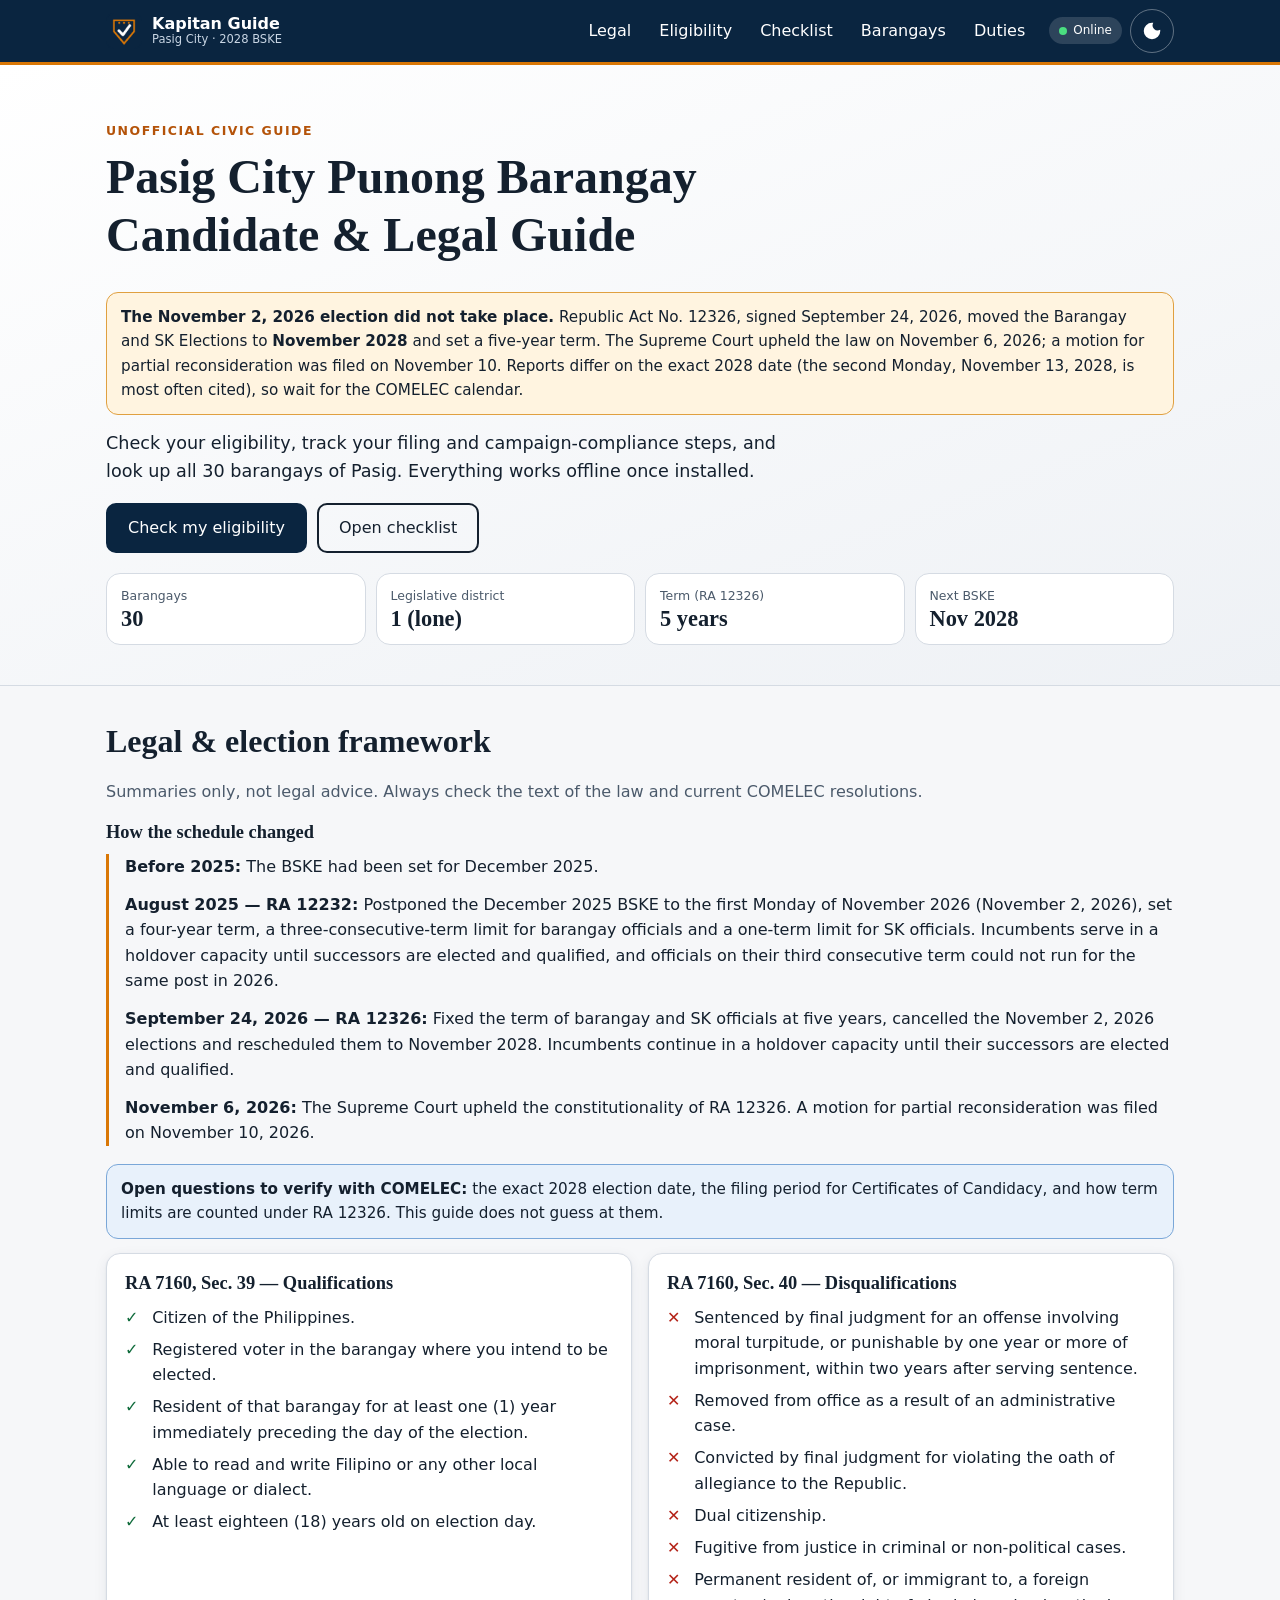
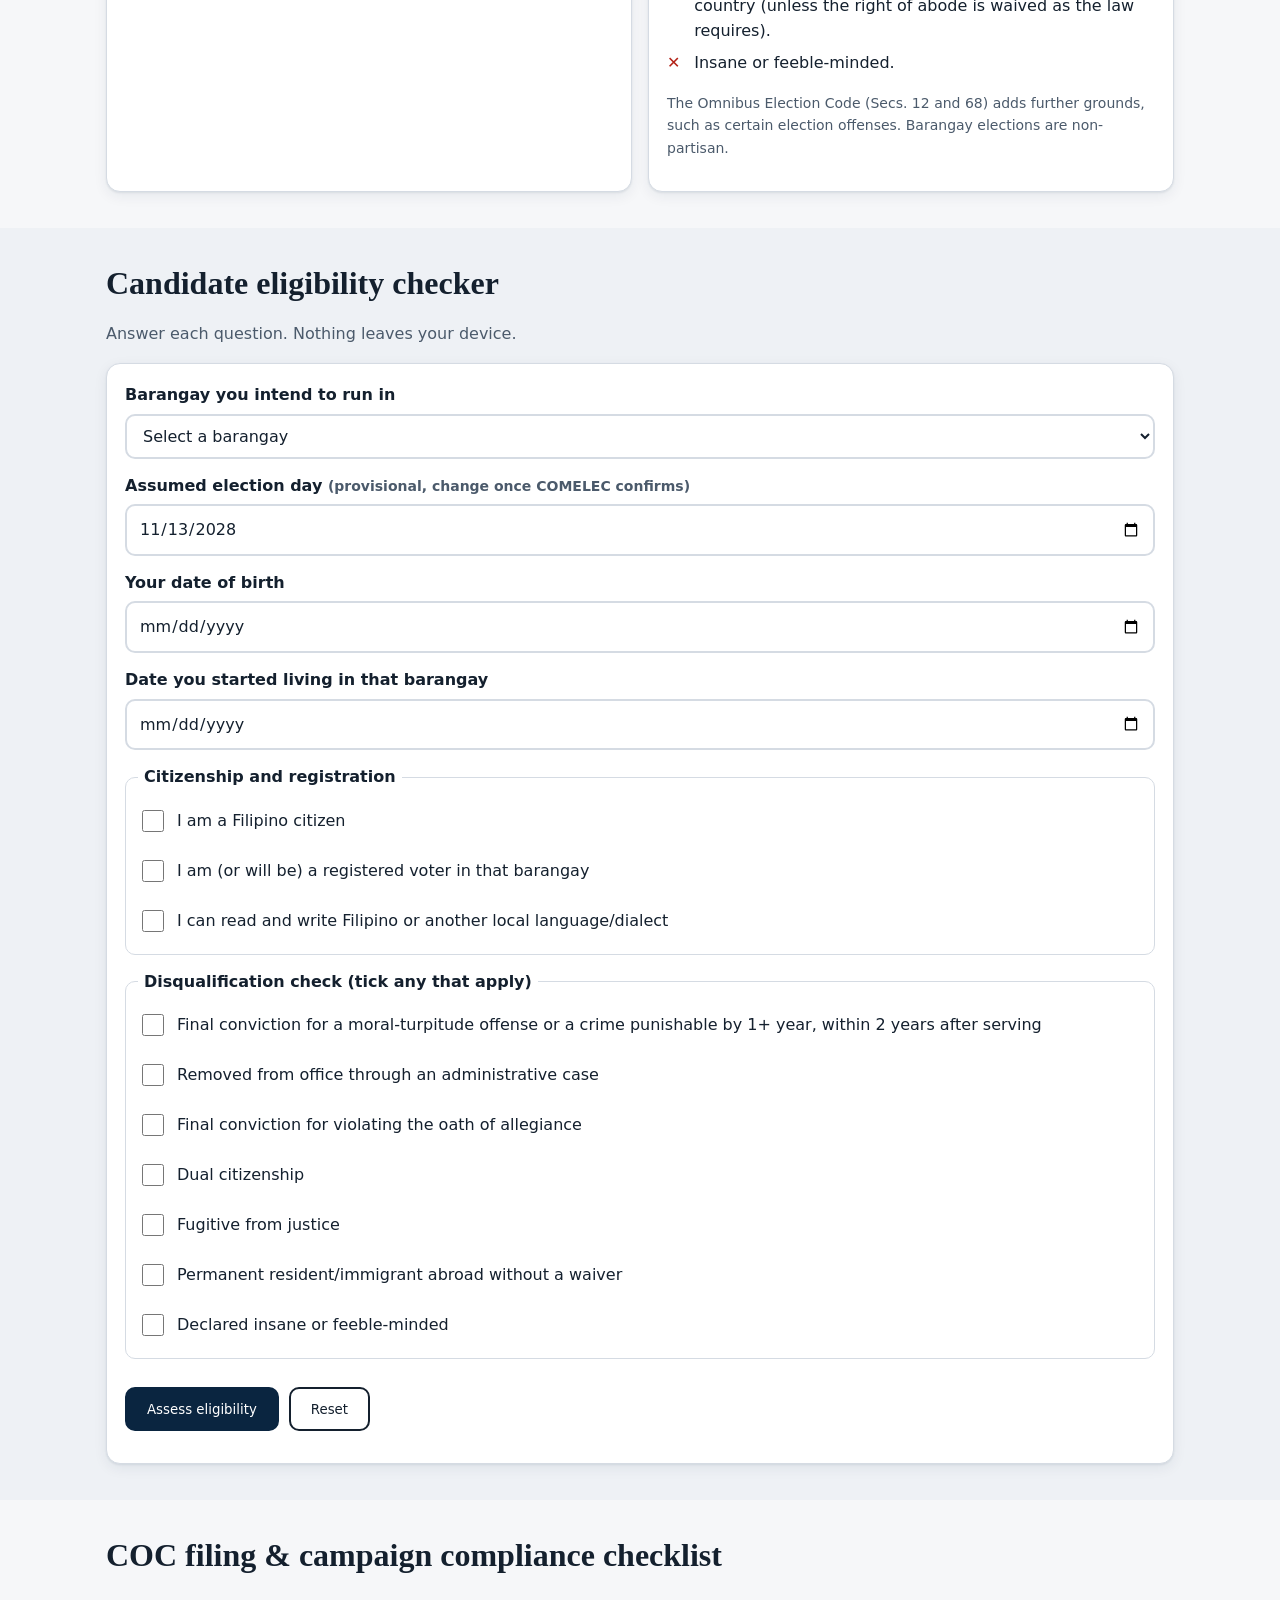
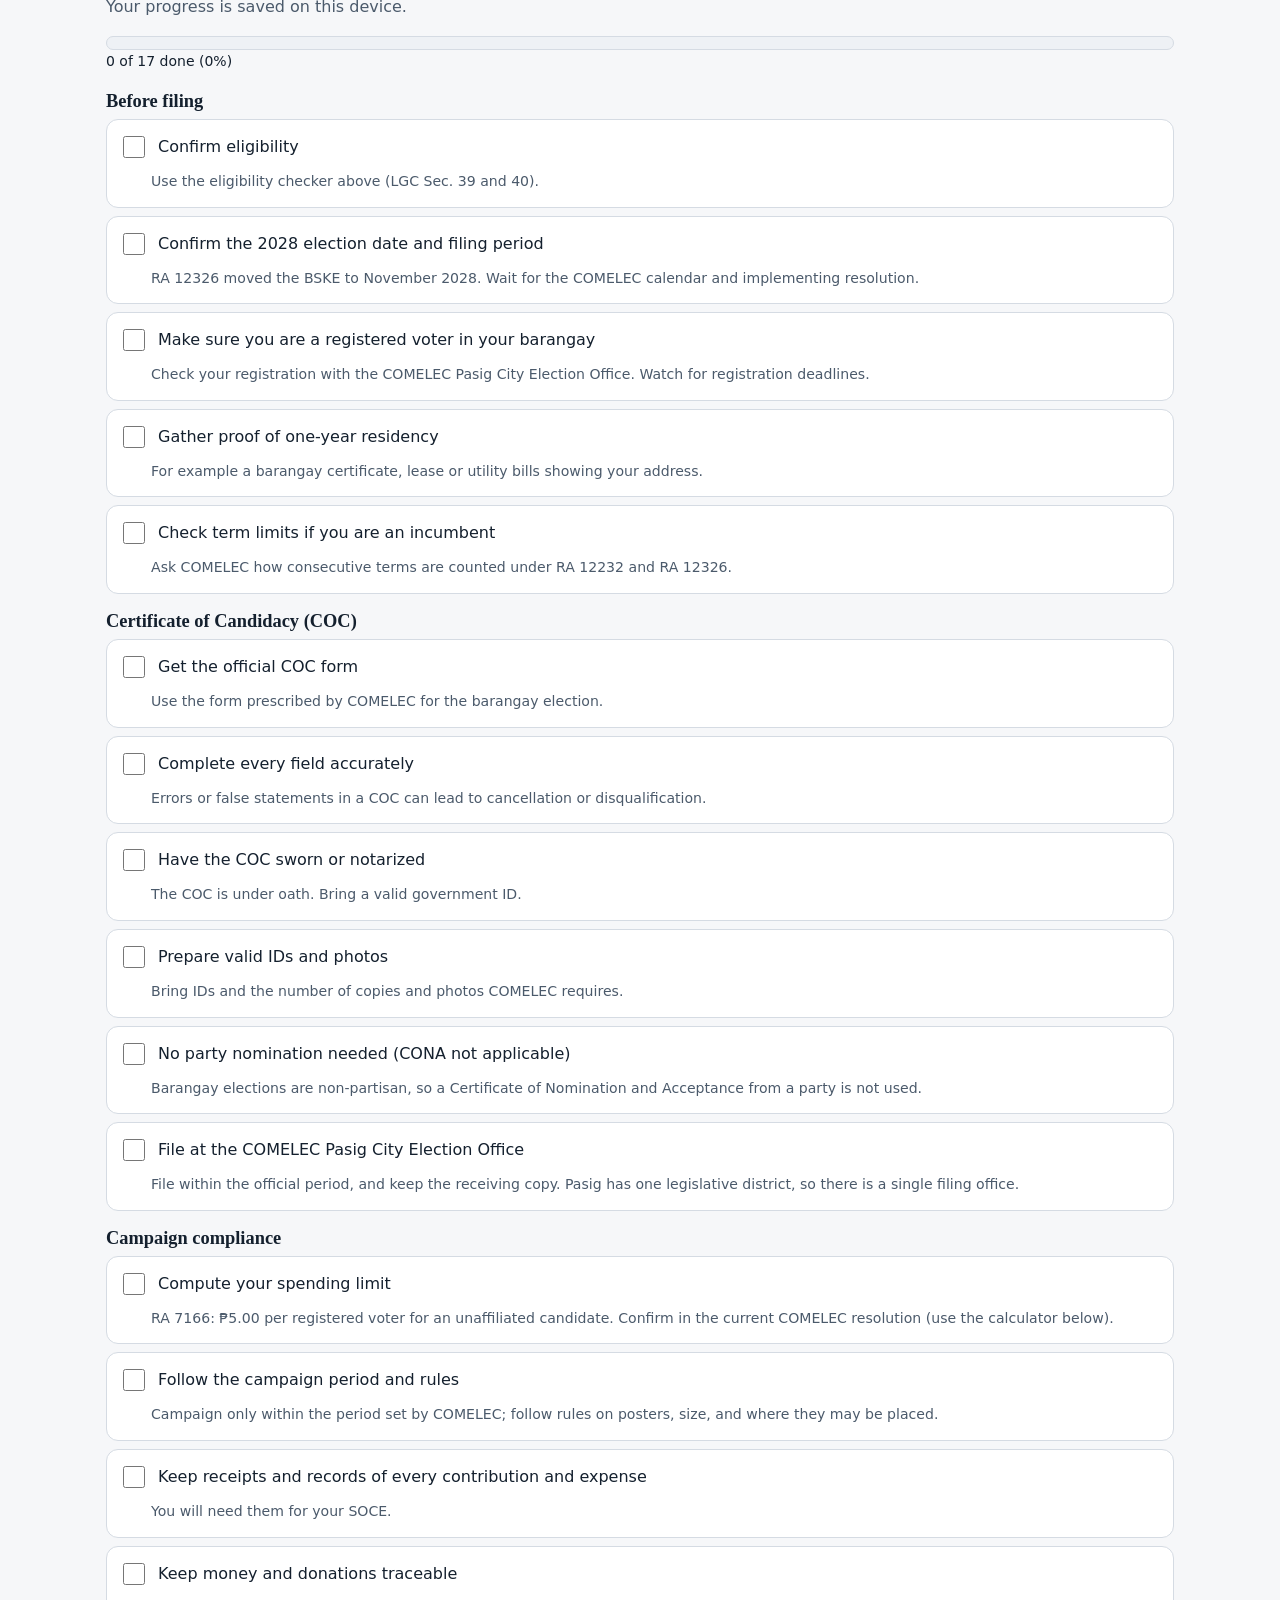
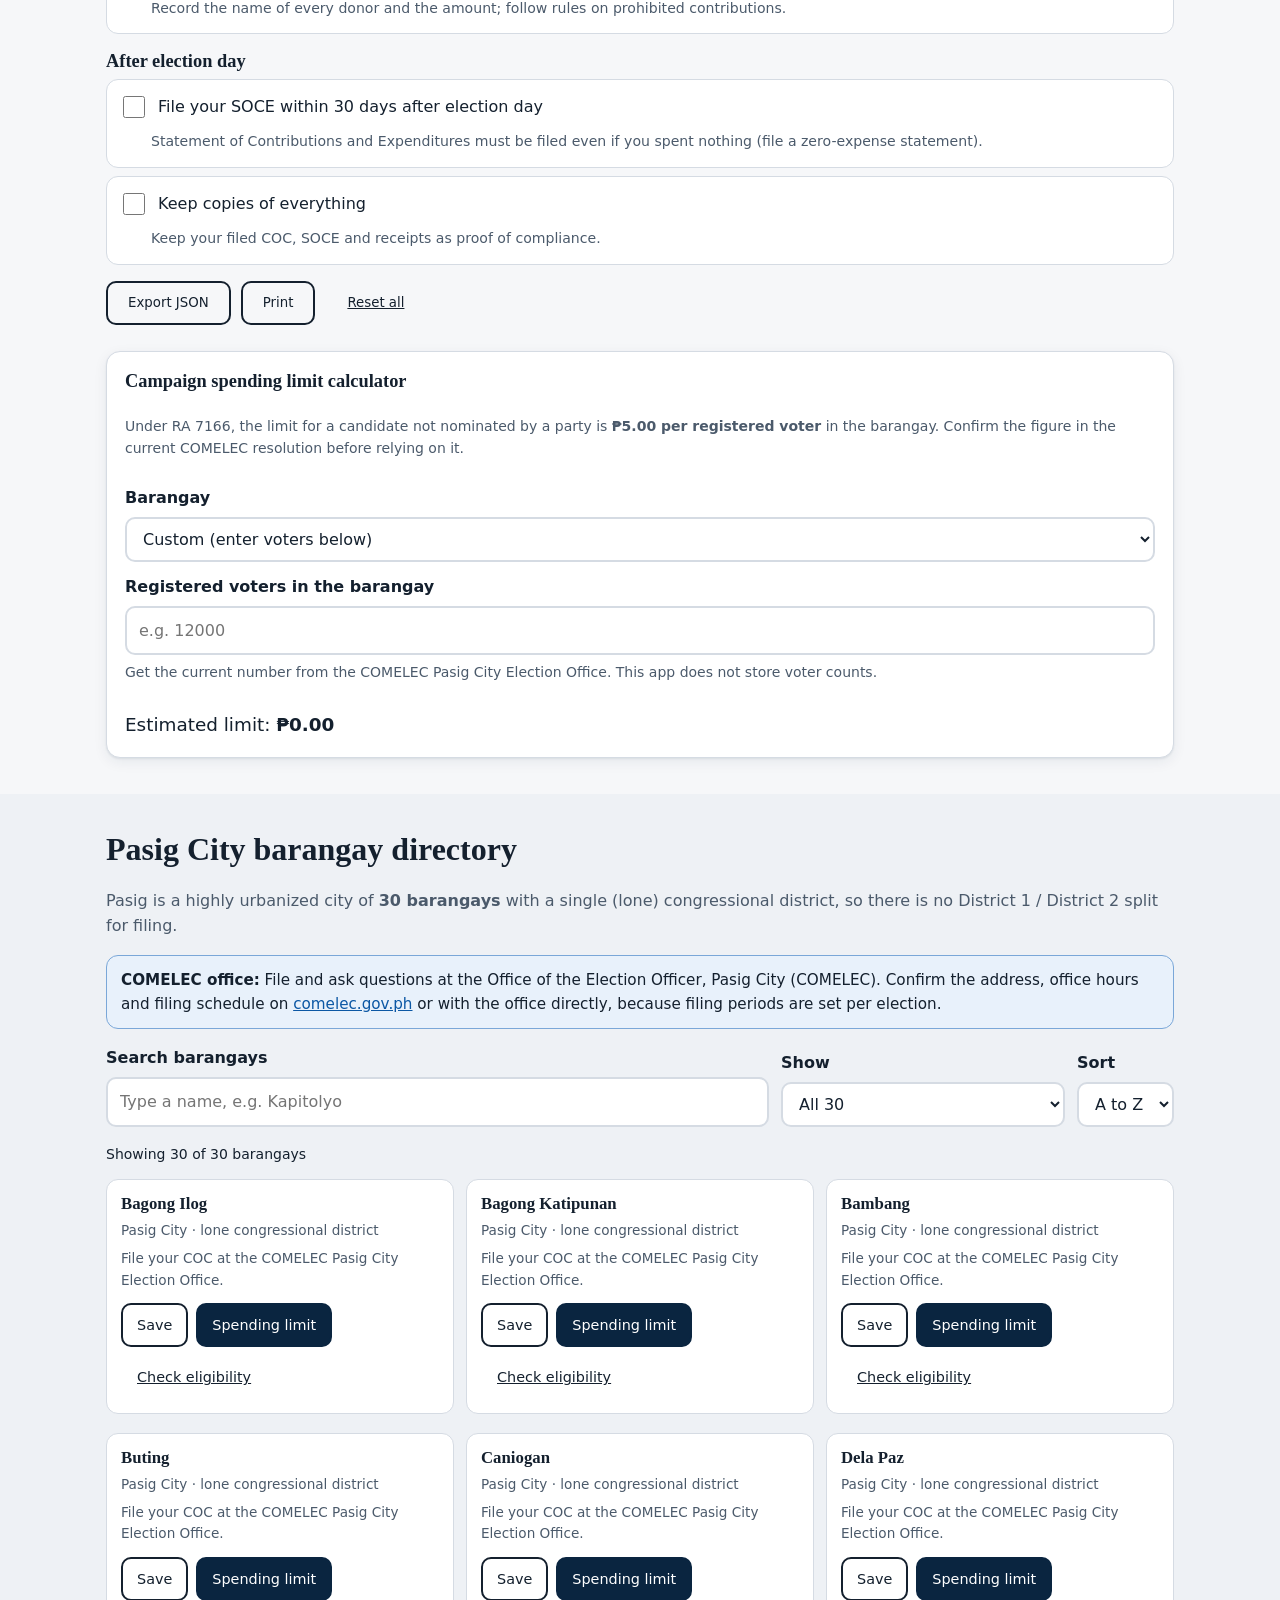
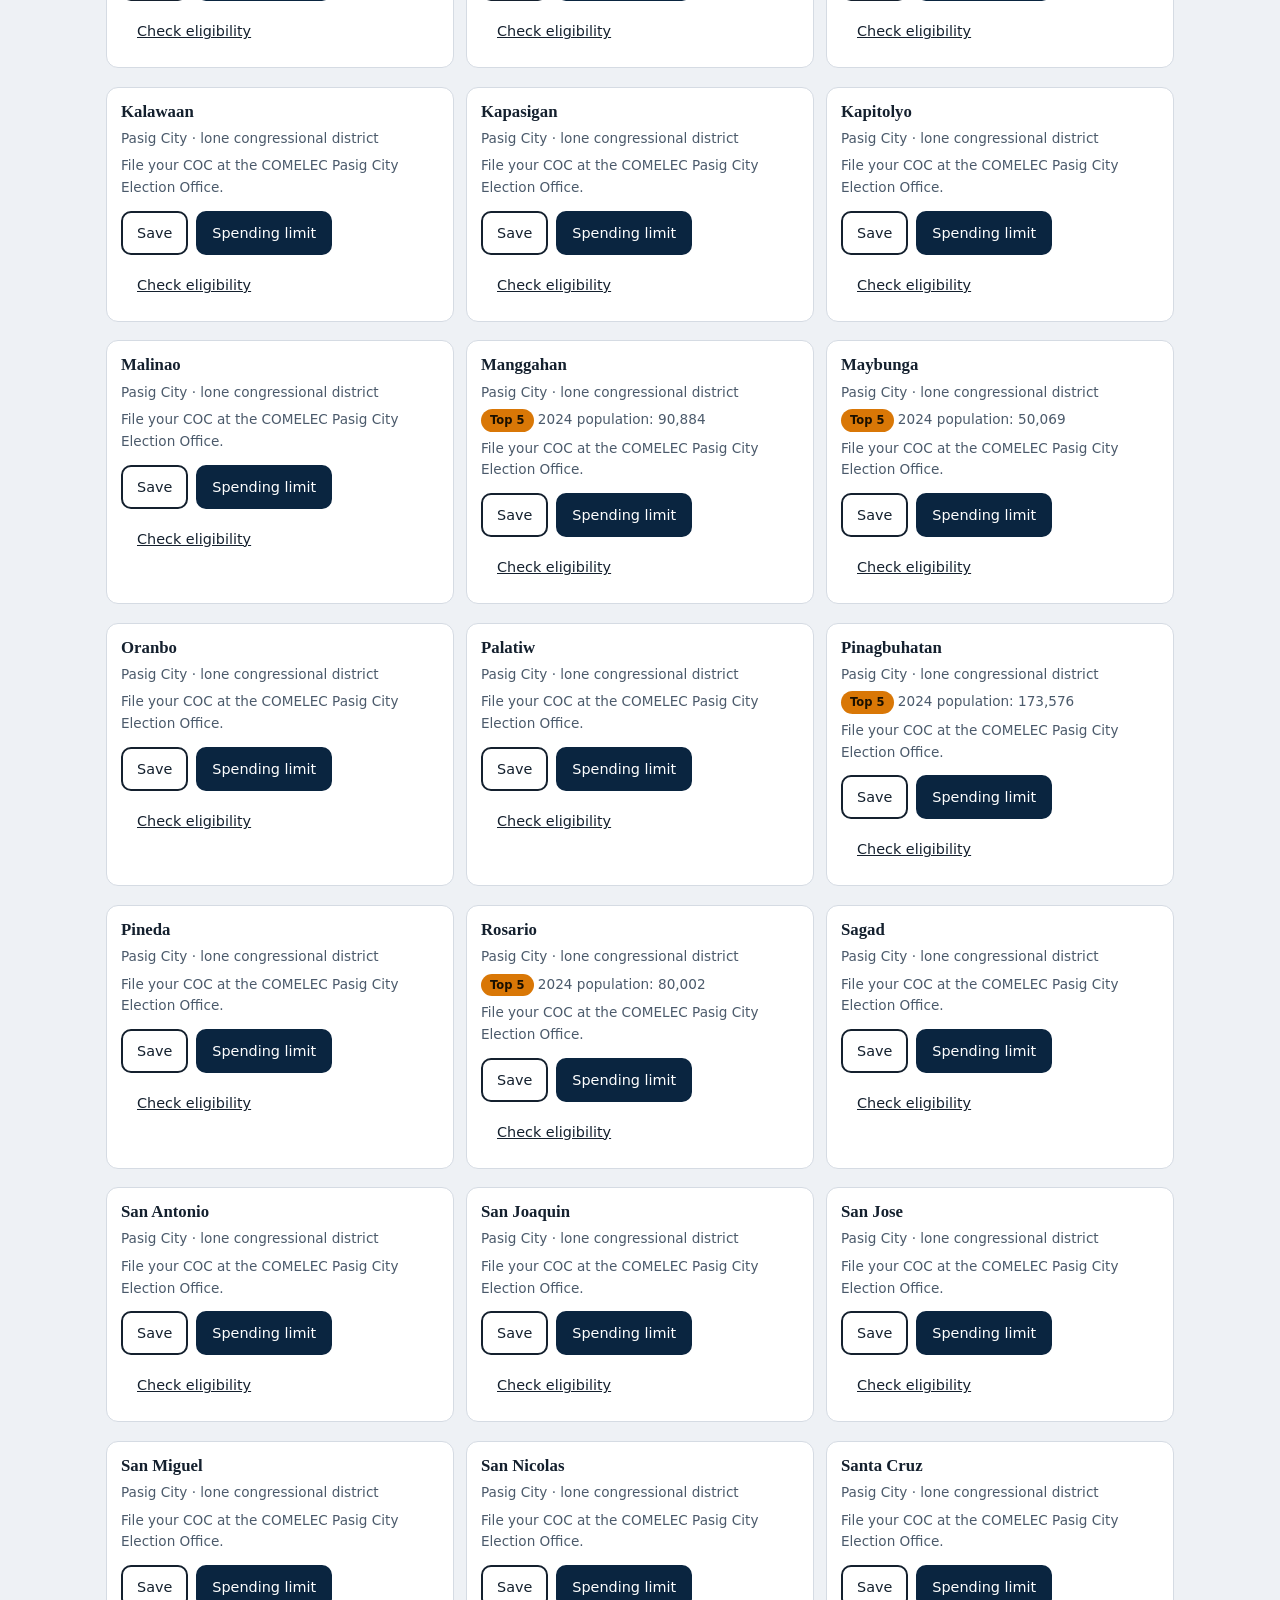
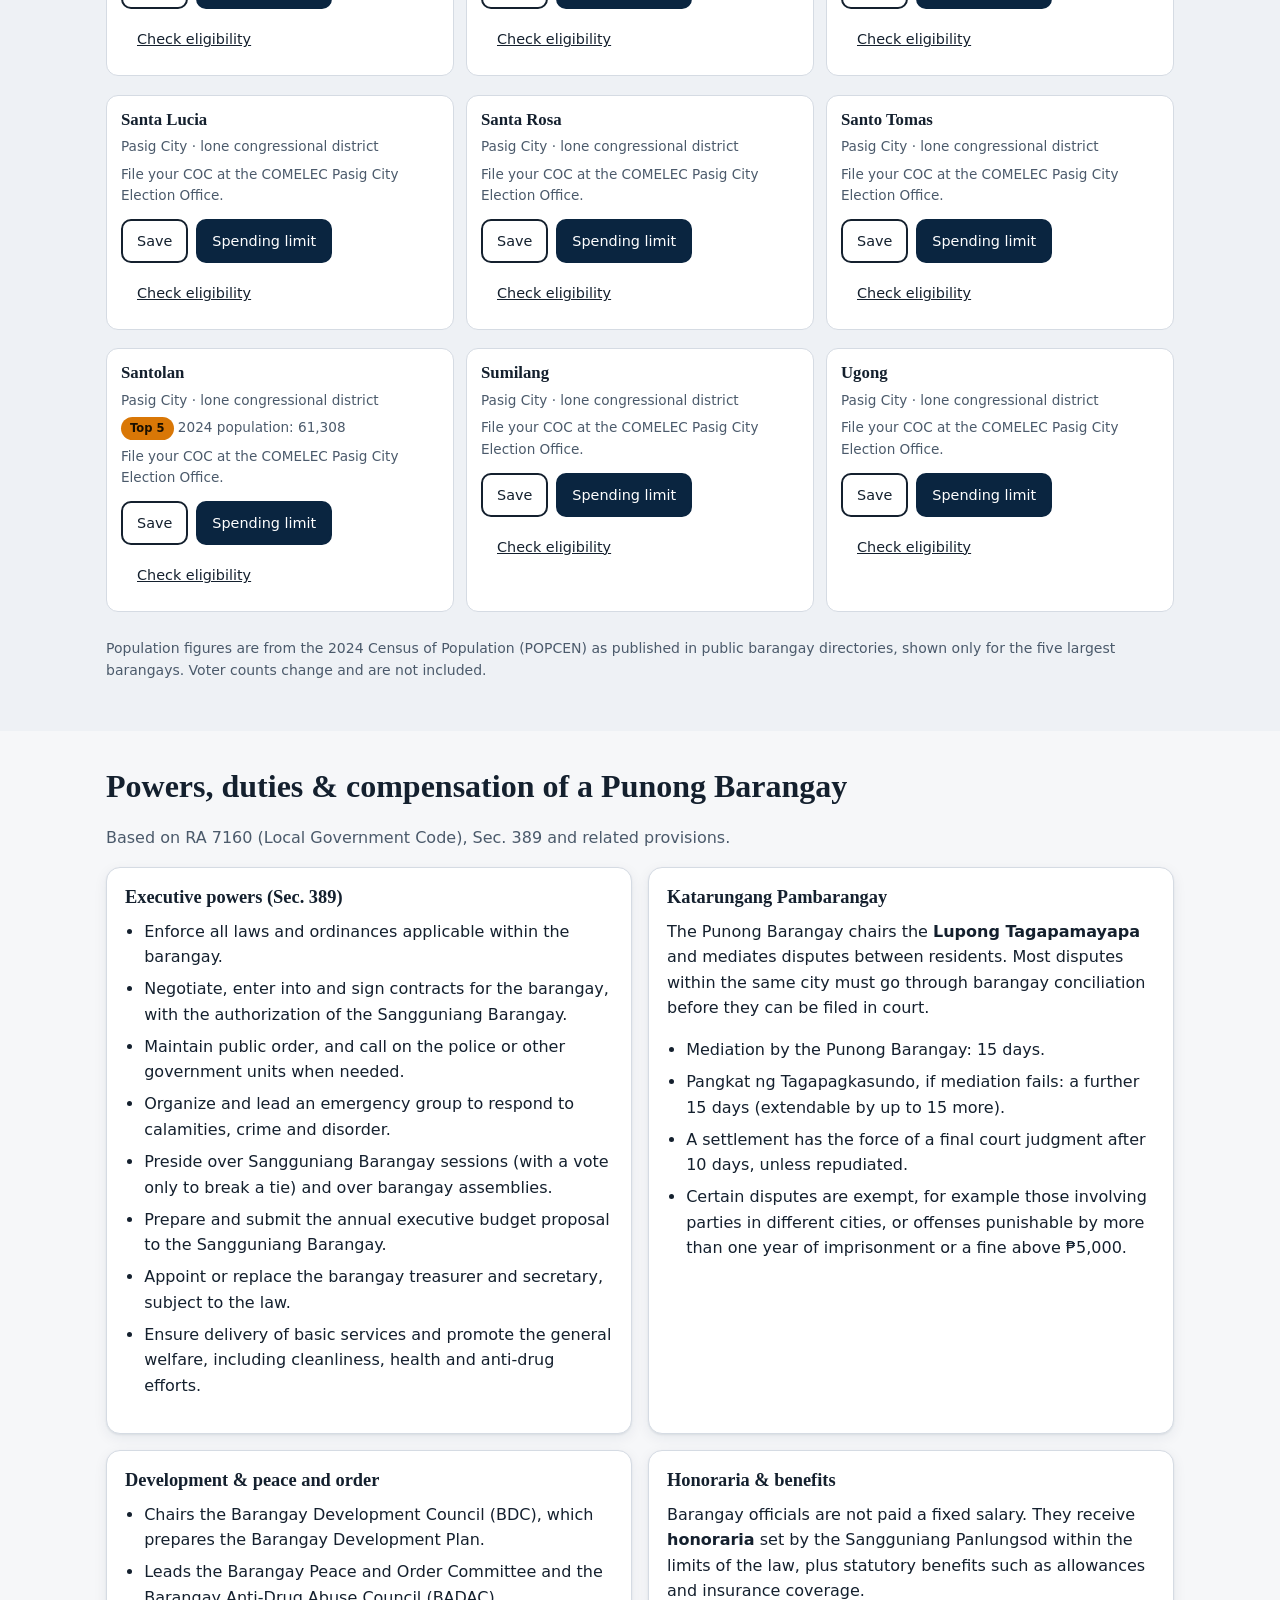
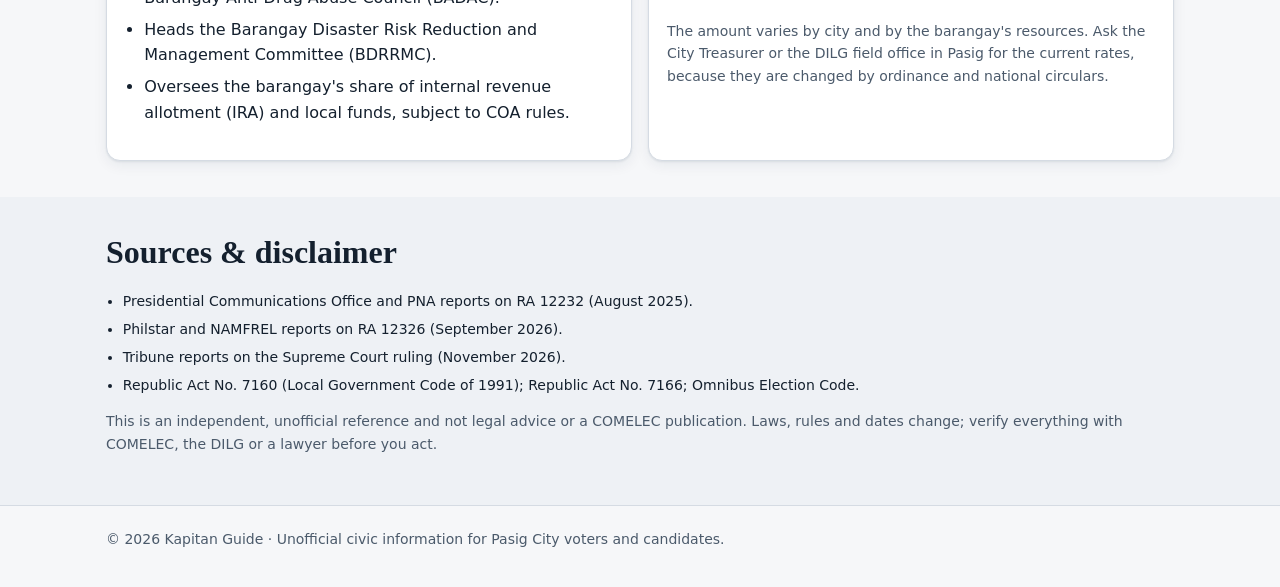
==== index.html @ eab87a5c "Add files via upload" ====
<!DOCTYPE html>
<html lang="en" data-theme="light">
<head>
<meta charset="utf-8">
<meta name="viewport" content="width=device-width, initial-scale=1, viewport-fit=cover">
<title>Pasig Punong Barangay Candidate &amp; Legal Guide (2028 BSKE)</title>
<meta name="description" content="Unofficial guide for aspiring Punong Barangay candidates in Pasig City: RA 12326 postponement to 2028, LGC Sec. 39-40 eligibility checker, COC and campaign checklist, 30-barangay directory.">
<link rel="canonical" href="https://githubbest729.github.io/barangaycaptainguide/">
<meta name="theme-color" content="#0A2540">
<meta name="color-scheme" content="light dark">

<link rel="manifest" href="manifest.webmanifest">
<link rel="icon" href="favicon.ico" sizes="any">
<link rel="icon" href="favicon.svg" type="image/svg+xml">
<link rel="icon" type="image/png" sizes="32x32" href="icons/favicon-32x32.png">
<link rel="icon" type="image/png" sizes="16x16" href="icons/favicon-16x16.png">

<meta name="mobile-web-app-capable" content="yes">
<meta name="apple-mobile-web-app-capable" content="yes">
<meta name="apple-mobile-web-app-status-bar-style" content="black-translucent">
<meta name="apple-mobile-web-app-title" content="Kapitan Guide">
<link rel="apple-touch-icon" href="apple-touch-icon.png">

<meta property="og:type" content="website">
<meta property="og:title" content="Pasig Punong Barangay Candidate &amp; Legal Guide (2028 BSKE)">
<meta property="og:description" content="Eligibility checker, COC &amp; campaign checklist, and a 30-barangay directory for Pasig City. Updated for RA 12326 (elections moved to 2028).">
<meta property="og:url" content="https://githubbest729.github.io/barangaycaptainguide/">
<meta property="og:image" content="https://githubbest729.github.io/barangaycaptainguide/images/og-image.png">
<meta property="og:image:width" content="1200">
<meta property="og:image:height" content="630">
<meta property="og:locale" content="en_PH">
<meta name="twitter:card" content="summary_large_image">
<meta name="twitter:title" content="Pasig Punong Barangay Candidate &amp; Legal Guide (2028 BSKE)">
<meta name="twitter:description" content="Eligibility checker, COC &amp; campaign checklist, and a 30-barangay directory for Pasig City.">
<meta name="twitter:image" content="https://githubbest729.github.io/barangaycaptainguide/images/og-image.png">

<link rel="stylesheet" href="css/styles.css">
<script>
  try { var t = localStorage.getItem('bcg-theme');
    if (!t) t = matchMedia('(prefers-color-scheme: dark)').matches ? 'dark' : 'light';
    document.documentElement.setAttribute('data-theme', t); } catch (e) {}
</script>
</head>
<body>
<a class="skip" href="#main">Skip to main content</a>

<div id="update-banner" class="banner banner-update" role="status" hidden>
  <span>A new version is available.</span>
  <button type="button" id="update-btn" class="btn btn-sm">Update now</button>
</div>

<header class="site-header" role="banner">
  <div class="header-inner">
    <a class="brand" href="#home" aria-label="Pasig Punong Barangay Guide, home">
      <img src="icons/icon-96.png" width="36" height="36" alt="" class="brand-logo">
      <span class="brand-text"><strong>Kapitan Guide</strong><small>Pasig City &middot; 2028 BSKE</small></span>
    </a>
    <nav class="top-nav" aria-label="Primary">
      <a href="#law">Legal</a>
      <a href="#eligibility">Eligibility</a>
      <a href="#checklist">Checklist</a>
      <a href="#directory">Barangays</a>
      <a href="#duties">Duties</a>
    </nav>
    <div class="header-actions">
      <span id="net-badge" class="net-badge online" role="status" aria-live="polite"><span class="dot" aria-hidden="true"></span><span id="net-text">Online</span></span>
      <button type="button" id="theme-toggle" class="icon-btn" aria-label="Toggle dark mode" aria-pressed="false">
        <svg viewBox="0 0 24 24" width="22" height="22" aria-hidden="true"><path fill="currentColor" d="M12 3a9 9 0 1 0 9 9c0-.5 0-1-.1-1.4A5.5 5.5 0 0 1 13.4 3.1C13 3 12.5 3 12 3z"/></svg>
      </button>
    </div>
  </div>
</header>

<div id="install-banner" class="banner banner-install" hidden>
  <span>Install this guide for offline use.</span>
  <span class="banner-actions">
    <button type="button" id="install-btn" class="btn btn-sm">Install</button>
    <button type="button" id="install-dismiss" class="btn btn-sm btn-ghost">Not now</button>
  </span>
</div>

<main id="main" tabindex="-1">

<section id="home" class="hero">
  <div class="wrap">
    <p class="eyebrow">Unofficial civic guide</p>
    <h1>Pasig City Punong Barangay<br>Candidate &amp; Legal Guide</h1>
    <div class="alert alert-warn" role="note">
      <strong>The November 2, 2026 election did not take place.</strong>
      Republic Act No. 12326, signed September 24, 2026, moved the Barangay and SK Elections to <strong>November 2028</strong> and set a five-year term. The Supreme Court upheld the law on November 6, 2026; a motion for partial reconsideration was filed on November 10. Reports differ on the exact 2028 date (the second Monday, November 13, 2028, is most often cited), so wait for the COMELEC calendar.
    </div>
    <p class="lead">Check your eligibility, track your filing and campaign-compliance steps, and look up all 30 barangays of Pasig. Everything works offline once installed.</p>
    <div class="cta-row">
      <a class="btn" href="#eligibility">Check my eligibility</a>
      <a class="btn btn-outline" href="#checklist">Open checklist</a>
    </div>
    <dl class="stats">
      <div><dt>Barangays</dt><dd>30</dd></div>
      <div><dt>Legislative district</dt><dd>1 (lone)</dd></div>
      <div><dt>Term (RA 12326)</dt><dd>5 years</dd></div>
      <div><dt>Next BSKE</dt><dd>Nov 2028</dd></div>
    </dl>
  </div>
</section>

<section id="law" class="section" aria-labelledby="law-h">
  <div class="wrap">
    <h2 id="law-h">Legal &amp; election framework</h2>
    <p class="muted">Summaries only, not legal advice. Always check the text of the law and current COMELEC resolutions.</p>

    <h3>How the schedule changed</h3>
    <ol class="timeline">
      <li><strong>Before 2025:</strong> The BSKE had been set for December 2025.</li>
      <li><strong>August 2025 &mdash; RA 12232:</strong> Postponed the December 2025 BSKE to the first Monday of November 2026 (November 2, 2026), set a four-year term, a three-consecutive-term limit for barangay officials and a one-term limit for SK officials. Incumbents serve in a holdover capacity until successors are elected and qualified, and officials on their third consecutive term could not run for the same post in 2026.</li>
      <li><strong>September 24, 2026 &mdash; RA 12326:</strong> Fixed the term of barangay and SK officials at five years, cancelled the November 2, 2026 elections and rescheduled them to November 2028. Incumbents continue in a holdover capacity until their successors are elected and qualified.</li>
      <li><strong>November 6, 2026:</strong> The Supreme Court upheld the constitutionality of RA 12326. A motion for partial reconsideration was filed on November 10, 2026.</li>
    </ol>
    <div class="alert alert-info" role="note"><strong>Open questions to verify with COMELEC:</strong> the exact 2028 election date, the filing period for Certificates of Candidacy, and how term limits are counted under RA 12326. This guide does not guess at them.</div>

    <div class="grid two">
      <article class="card">
        <h3>RA 7160, Sec. 39 &mdash; Qualifications</h3>
        <ul class="ticks">
          <li>Citizen of the Philippines.</li>
          <li>Registered voter in the barangay where you intend to be elected.</li>
          <li>Resident of that barangay for at least one (1) year immediately preceding the day of the election.</li>
          <li>Able to read and write Filipino or any other local language or dialect.</li>
          <li>At least eighteen (18) years old on election day.</li>
        </ul>
      </article>
      <article class="card">
        <h3>RA 7160, Sec. 40 &mdash; Disqualifications</h3>
        <ul class="cross">
          <li>Sentenced by final judgment for an offense involving moral turpitude, or punishable by one year or more of imprisonment, within two years after serving sentence.</li>
          <li>Removed from office as a result of an administrative case.</li>
          <li>Convicted by final judgment for violating the oath of allegiance to the Republic.</li>
          <li>Dual citizenship.</li>
          <li>Fugitive from justice in criminal or non-political cases.</li>
          <li>Permanent resident of, or immigrant to, a foreign country (unless the right of abode is waived as the law requires).</li>
          <li>Insane or feeble-minded.</li>
        </ul>
        <p class="small muted">The Omnibus Election Code (Secs. 12 and 68) adds further grounds, such as certain election offenses. Barangay elections are non-partisan.</p>
      </article>
    </div>
  </div>
</section>

<section id="eligibility" class="section alt" aria-labelledby="el-h">
  <div class="wrap">
    <h2 id="el-h">Candidate eligibility checker</h2>
    <p class="muted">Answer each question. Nothing leaves your device.</p>
    <form id="el-form" class="card form" novalidate>
      <div class="field">
        <label for="el-barangay">Barangay you intend to run in</label>
        <select id="el-barangay" required><option value="">Select a barangay</option></select>
      </div>
      <div class="field">
        <label for="el-election">Assumed election day <span class="small muted">(provisional, change once COMELEC confirms)</span></label>
        <input type="date" id="el-election" value="2028-11-13" required>
      </div>
      <div class="field">
        <label for="el-dob">Your date of birth</label>
        <input type="date" id="el-dob" required>
      </div>
      <div class="field">
        <label for="el-since">Date you started living in that barangay</label>
        <input type="date" id="el-since" required>
      </div>
      <fieldset class="field">
        <legend>Citizenship and registration</legend>
        <label class="check"><input type="checkbox" id="el-citizen"> I am a Filipino citizen</label>
        <label class="check"><input type="checkbox" id="el-voter"> I am (or will be) a registered voter in that barangay</label>
        <label class="check"><input type="checkbox" id="el-literate"> I can read and write Filipino or another local language/dialect</label>
      </fieldset>
      <fieldset class="field">
        <legend>Disqualification check (tick any that apply)</legend>
        <label class="check"><input type="checkbox" class="el-dq" value="Final conviction for a crime involving moral turpitude, or punishable by 1+ year imprisonment, within 2 years after serving sentence"> Final conviction for a moral-turpitude offense or a crime punishable by 1+ year, within 2 years after serving</label>
        <label class="check"><input type="checkbox" class="el-dq" value="Removed from office through an administrative case"> Removed from office through an administrative case</label>
        <label class="check"><input type="checkbox" class="el-dq" value="Final conviction for violating the oath of allegiance"> Final conviction for violating the oath of allegiance</label>
        <label class="check"><input type="checkbox" class="el-dq" value="Dual citizenship"> Dual citizenship</label>
        <label class="check"><input type="checkbox" class="el-dq" value="Fugitive from justice"> Fugitive from justice</label>
        <label class="check"><input type="checkbox" class="el-dq" value="Permanent resident or immigrant to a foreign country without a waiver of residence rights"> Permanent resident/immigrant abroad without a waiver</label>
        <label class="check"><input type="checkbox" class="el-dq" value="Declared insane or feeble-minded"> Declared insane or feeble-minded</label>
      </fieldset>
      <div class="btn-row">
        <button type="submit" class="btn">Assess eligibility</button>
        <button type="reset" class="btn btn-outline" id="el-reset">Reset</button>
      </div>
    </form>
    <div id="el-result" class="result" role="status" aria-live="polite" tabindex="-1" hidden></div>
  </div>
</section>

<section id="checklist" class="section" aria-labelledby="ck-h">
  <div class="wrap">
    <h2 id="ck-h">COC filing &amp; campaign compliance checklist</h2>
    <p class="muted">Your progress is saved on this device.</p>
    <div class="progress-wrap">
      <div class="progress" role="progressbar" aria-valuemin="0" aria-valuemax="100" aria-valuenow="0" aria-label="Checklist progress" id="ck-bar"><span id="ck-fill"></span></div>
      <p id="ck-label" class="small">0 of 0 done</p>
    </div>
    <div id="ck-list"></div>
    <div class="btn-row no-print">
      <button type="button" class="btn btn-outline" id="ck-json">Export JSON</button>
      <button type="button" class="btn btn-outline" id="ck-print">Print</button>
      <button type="button" class="btn btn-ghost" id="ck-reset">Reset all</button>
    </div>

    <div class="card calc" id="calc">
      <h3>Campaign spending limit calculator</h3>
      <p class="small muted">Under RA 7166, the limit for a candidate not nominated by a party is <strong>&#8369;5.00 per registered voter</strong> in the barangay. Confirm the figure in the current COMELEC resolution before relying on it.</p>
      <div class="field">
        <label for="calc-brgy">Barangay</label>
        <select id="calc-brgy"><option value="">Custom (enter voters below)</option></select>
      </div>
      <div class="field">
        <label for="calc-voters">Registered voters in the barangay</label>
        <input type="number" id="calc-voters" min="0" step="1" inputmode="numeric" placeholder="e.g. 12000">
        <p class="small muted">Get the current number from the COMELEC Pasig City Election Office. This app does not store voter counts.</p>
      </div>
      <p class="calc-out" aria-live="polite">Estimated limit: <strong id="calc-out">&#8369;0.00</strong></p>
    </div>
  </div>
</section>

<section id="directory" class="section alt" aria-labelledby="dir-h">
  <div class="wrap">
    <h2 id="dir-h">Pasig City barangay directory</h2>
    <p class="muted">Pasig is a highly urbanized city of <strong>30 barangays</strong> with a single (lone) congressional district, so there is no District 1 / District 2 split for filing.</p>
    <div class="alert alert-info" role="note"><strong>COMELEC office:</strong> File and ask questions at the Office of the Election Officer, Pasig City (COMELEC). Confirm the address, office hours and filing schedule on <a href="https://comelec.gov.ph" rel="noopener" target="_blank">comelec.gov.ph</a> or with the office directly, because filing periods are set per election.</div>
    <div class="toolbar">
      <div class="field grow">
        <label for="dir-search">Search barangays</label>
        <input type="search" id="dir-search" placeholder="Type a name, e.g. Kapitolyo" autocomplete="off">
      </div>
      <div class="field">
        <label for="dir-filter">Show</label>
        <select id="dir-filter">
          <option value="all">All 30</option>
          <option value="large">Largest 5 by 2024 population</option>
          <option value="saved">Saved by me</option>
        </select>
      </div>
      <div class="field">
        <label for="dir-sort">Sort</label>
        <select id="dir-sort">
          <option value="az">A to Z</option>
          <option value="za">Z to A</option>
        </select>
      </div>
    </div>
    <p id="dir-count" class="small" role="status" aria-live="polite"></p>
    <ul id="dir-list" class="dir-grid"></ul>
    <p class="small muted">Population figures are from the 2024 Census of Population (POPCEN) as published in public barangay directories, shown only for the five largest barangays. Voter counts change and are not included.</p>
  </div>
</section>

<section id="duties" class="section" aria-labelledby="du-h">
  <div class="wrap">
    <h2 id="du-h">Powers, duties &amp; compensation of a Punong Barangay</h2>
    <p class="muted">Based on RA 7160 (Local Government Code), Sec. 389 and related provisions.</p>
    <div class="grid two">
      <article class="card"><h3>Executive powers (Sec. 389)</h3>
        <ul>
          <li>Enforce all laws and ordinances applicable within the barangay.</li>
          <li>Negotiate, enter into and sign contracts for the barangay, with the authorization of the Sangguniang Barangay.</li>
          <li>Maintain public order, and call on the police or other government units when needed.</li>
          <li>Organize and lead an emergency group to respond to calamities, crime and disorder.</li>
          <li>Preside over Sangguniang Barangay sessions (with a vote only to break a tie) and over barangay assemblies.</li>
          <li>Prepare and submit the annual executive budget proposal to the Sangguniang Barangay.</li>
          <li>Appoint or replace the barangay treasurer and secretary, subject to the law.</li>
          <li>Ensure delivery of basic services and promote the general welfare, including cleanliness, health and anti-drug efforts.</li>
        </ul>
      </article>
      <article class="card"><h3>Katarungang Pambarangay</h3>
        <p>The Punong Barangay chairs the <strong>Lupong Tagapamayapa</strong> and mediates disputes between residents. Most disputes within the same city must go through barangay conciliation before they can be filed in court.</p>
        <ul>
          <li>Mediation by the Punong Barangay: 15 days.</li>
          <li>Pangkat ng Tagapagkasundo, if mediation fails: a further 15 days (extendable by up to 15 more).</li>
          <li>A settlement has the force of a final court judgment after 10 days, unless repudiated.</li>
          <li>Certain disputes are exempt, for example those involving parties in different cities, or offenses punishable by more than one year of imprisonment or a fine above &#8369;5,000.</li>
        </ul>
      </article>
      <article class="card"><h3>Development &amp; peace and order</h3>
        <ul>
          <li>Chairs the Barangay Development Council (BDC), which prepares the Barangay Development Plan.</li>
          <li>Leads the Barangay Peace and Order Committee and the Barangay Anti-Drug Abuse Council (BADAC).</li>
          <li>Heads the Barangay Disaster Risk Reduction and Management Committee (BDRRMC).</li>
          <li>Oversees the barangay's share of internal revenue allotment (IRA) and local funds, subject to COA rules.</li>
        </ul>
      </article>
      <article class="card"><h3>Honoraria &amp; benefits</h3>
        <p>Barangay officials are not paid a fixed salary. They receive <strong>honoraria</strong> set by the Sangguniang Panlungsod within the limits of the law, plus statutory benefits such as allowances and insurance coverage.</p>
        <p class="small muted">The amount varies by city and by the barangay's resources. Ask the City Treasurer or the DILG field office in Pasig for the current rates, because they are changed by ordinance and national circulars.</p>
      </article>
    </div>
  </div>
</section>

<section class="section alt" aria-labelledby="src-h">
  <div class="wrap">
    <h2 id="src-h">Sources &amp; disclaimer</h2>
    <ul class="small">
      <li>Presidential Communications Office and PNA reports on RA 12232 (August 2025).</li>
      <li>Philstar and NAMFREL reports on RA 12326 (September 2026).</li>
      <li>Tribune reports on the Supreme Court ruling (November 2026).</li>
      <li>Republic Act No. 7160 (Local Government Code of 1991); Republic Act No. 7166; Omnibus Election Code.</li>
    </ul>
    <p class="small muted">This is an independent, unofficial reference and not legal advice or a COMELEC publication. Laws, rules and dates change; verify everything with COMELEC, the DILG or a lawyer before you act.</p>
  </div>
</section>
</main>

<footer class="site-footer"><div class="wrap"><p class="small">&copy; 2026 Kapitan Guide &middot; Unofficial civic information for Pasig City voters and candidates.</p></div></footer>

<nav class="bottom-nav" aria-label="Mobile">
  <a href="#home"><svg viewBox="0 0 24 24" aria-hidden="true"><path fill="currentColor" d="M12 3 2 12h3v8h5v-5h4v5h5v-8h3z"/></svg><span>Home</span></a>
  <a href="#law"><svg viewBox="0 0 24 24" aria-hidden="true"><path fill="currentColor" d="M12 2 3 6v2h18V6zM5 10v8H3v2h18v-2h-2v-8h-2v8h-3v-8h-2v8h-2v-8H9v8H7v-8z"/></svg><span>Legal</span></a>
  <a href="#eligibility"><svg viewBox="0 0 24 24" aria-hidden="true"><path fill="currentColor" d="M9 16.2 4.8 12l-1.4 1.4L9 19 21 7l-1.4-1.4z"/></svg><span>Eligible?</span></a>
  <a href="#checklist"><svg viewBox="0 0 24 24" aria-hidden="true"><path fill="currentColor" d="M4 5h2v2H4zm4 0h12v2H8zM4 11h2v2H4zm4 0h12v2H8zM4 17h2v2H4zm4 0h12v2H8z"/></svg><span>Checklist</span></a>
  <a href="#directory"><svg viewBox="0 0 24 24" aria-hidden="true"><path fill="currentColor" d="M12 2a7 7 0 0 0-7 7c0 5 7 13 7 13s7-8 7-13a7 7 0 0 0-7-7zm0 9.5A2.5 2.5 0 1 1 12 6.5a2.5 2.5 0 0 1 0 5z"/></svg><span>Barangays</span></a>
</nav>

<div id="ios-modal" class="modal" role="dialog" aria-modal="true" aria-labelledby="ios-h" hidden>
  <div class="modal-box">
    <h2 id="ios-h">Add to Home Screen</h2>
    <ol>
      <li>Tap the <strong>Share</strong> button in Safari.</li>
      <li>Scroll and tap <strong>Add to Home Screen</strong>.</li>
      <li>Tap <strong>Add</strong>.</li>
    </ol>
    <button type="button" class="btn" id="ios-close">Got it</button>
  </div>
</div>

<script src="js/app.js"></script>
</body>
</html>
---- css/styles.css ----
:root{
  --navy:#0A2540; --navy-2:#12365c; --gold:#D97706; --gold-d:#B45309;
  --bg:#f6f7f9; --surface:#ffffff; --surface-2:#eef1f5; --text:#14202e; --muted:#4b5a6b;
  --border:#d5dbe3; --ok:#0f6b3b; --bad:#b42318; --warn-bg:#fff4e0; --warn-bd:#e0a040; --info-bg:#e8f1fb; --info-bd:#7aa7d8;
  --link:#0b57a4; --btn-bg:#0A2540; --btn-fg:#ffffff; --focus:#D97706;
  --sat:env(safe-area-inset-top,0px); --sab:env(safe-area-inset-bottom,0px);
  --sal:env(safe-area-inset-left,0px); --sar:env(safe-area-inset-right,0px);
  --nav-h:64px; --radius:14px; --shadow:0 1px 2px rgba(10,37,64,.08),0 4px 14px rgba(10,37,64,.07);
}
[data-theme="dark"]{
  --bg:#07131f; --surface:#0f2236; --surface-2:#142b44; --text:#e8eef5; --muted:#a9b8c8;
  --border:#27425c; --ok:#5ad08f; --bad:#ff8a80; --warn-bg:#3a2a0c; --warn-bd:#b77a1b; --info-bg:#0e2a47; --info-bd:#2f6aa8;
  --link:#7db8ff; --btn-bg:#D97706; --btn-fg:#14100a; --shadow:0 1px 2px rgba(0,0,0,.4),0 4px 14px rgba(0,0,0,.35);
}
*,*::before,*::after{box-sizing:border-box}
html{scroll-behavior:smooth;scroll-padding-top:calc(72px + var(--sat));-webkit-text-size-adjust:100%}
body{margin:0;font:16px/1.6 system-ui,-apple-system,"Segoe UI",Roboto,"Helvetica Neue",Arial,sans-serif;background:var(--bg);color:var(--text);overflow-x:hidden;
  padding-left:var(--sal);padding-right:var(--sar);padding-bottom:calc(var(--nav-h) + var(--sab))}
img{max-width:100%;height:auto}
a{color:var(--link)}
h1,h2,h3{line-height:1.2;margin:0 0 .6em;font-family:Georgia,"Times New Roman",serif;color:var(--text)}
h1{font-size:clamp(1.8rem,6vw,3rem);color:var(--text)}
h2{font-size:clamp(1.4rem,4.5vw,2rem)}
h3{font-size:1.15rem}
p{margin:0 0 1em}
ul,ol{padding-left:1.2em;margin:0 0 1em}
li{margin-bottom:.4em}
.wrap{width:100%;max-width:1100px;margin:0 auto;padding:0 16px}
.muted{color:var(--muted)} .small{font-size:.875rem}
.skip{position:absolute;left:-999px;top:0;background:var(--gold);color:#000;padding:.6em 1em;z-index:100}
.skip:focus{left:8px;top:8px}
:focus-visible{outline:3px solid var(--focus);outline-offset:2px;border-radius:4px}

.site-header{position:sticky;top:0;z-index:50;background:var(--navy);color:#fff;padding-top:var(--sat);border-bottom:3px solid var(--gold)}
.header-inner{max-width:1100px;margin:0 auto;display:flex;align-items:center;gap:12px;padding:8px 16px;min-height:56px}
.brand{display:flex;align-items:center;gap:10px;color:#fff;text-decoration:none;min-height:44px}
.brand-logo{border-radius:8px}
.brand-text{display:flex;flex-direction:column;line-height:1.15}
.brand-text small{color:#c9d6e4;font-size:.72rem}
.top-nav{display:none;margin-left:auto;gap:4px}
.top-nav a{color:#fff;text-decoration:none;padding:10px 12px;border-radius:8px;min-height:44px;display:inline-flex;align-items:center}
.top-nav a:hover{background:rgba(255,255,255,.12)}
.header-actions{display:flex;align-items:center;gap:8px;margin-left:auto}
.icon-btn{width:44px;height:44px;border-radius:50%;border:1px solid rgba(255,255,255,.35);background:transparent;color:#fff;display:inline-flex;align-items:center;justify-content:center;cursor:pointer}
.icon-btn:hover{background:rgba(255,255,255,.14)}
.net-badge{display:inline-flex;align-items:center;gap:6px;font-size:.75rem;padding:4px 10px;border-radius:999px;background:rgba(255,255,255,.14);color:#fff;white-space:nowrap}
.net-badge .dot{width:8px;height:8px;border-radius:50%;background:#4ade80}
.net-badge.offline .dot{background:#fbbf24}

.banner{display:flex;flex-wrap:wrap;gap:8px 12px;align-items:center;justify-content:space-between;padding:10px 16px;font-size:.95rem}
.banner[hidden],[hidden]{display:none!important}
.banner-update{background:var(--gold);color:#1a1000}
.banner-install{background:var(--surface-2);border-bottom:1px solid var(--border)}
.banner-actions{display:flex;gap:8px}

.btn{display:inline-flex;align-items:center;justify-content:center;min-height:44px;min-width:44px;padding:10px 20px;border-radius:10px;border:2px solid var(--btn-bg);background:var(--btn-bg);color:var(--btn-fg);font:600 1rem/1 inherit;font-family:inherit;text-decoration:none;cursor:pointer}
.btn:hover{filter:brightness(1.12)}
.btn-sm{padding:8px 14px;font-size:.9rem}
.btn-outline{background:transparent;color:var(--text);border-color:var(--text)}
.btn-ghost{background:transparent;color:var(--text);border-color:transparent;text-decoration:underline}
.btn-row,.cta-row{display:flex;flex-wrap:wrap;gap:10px;margin:14px 0}

.hero{background:linear-gradient(160deg,var(--surface) 0%,var(--surface-2) 100%);padding:36px 0 28px;border-bottom:1px solid var(--border)}
.eyebrow{text-transform:uppercase;letter-spacing:.12em;font-size:.78rem;color:var(--gold-d);font-weight:700;margin-bottom:.6em}
[data-theme="dark"] .eyebrow{color:#f5a742}
.lead{font-size:1.1rem;max-width:62ch}
.stats{display:grid;grid-template-columns:repeat(2,1fr);gap:10px;margin:20px 0 0}
.stats div{background:var(--surface);border:1px solid var(--border);border-radius:var(--radius);padding:12px 14px}
.stats dt{font-size:.78rem;color:var(--muted)} .stats dd{margin:0;font:700 1.4rem Georgia,serif;color:var(--text)}

.section{padding:36px 0}
.section.alt{background:var(--surface-2)}
.grid{display:grid;gap:16px}
.card{background:var(--surface);border:1px solid var(--border);border-radius:var(--radius);padding:18px;box-shadow:var(--shadow)}
.card h3{margin-top:0}

.alert{border-radius:12px;padding:12px 14px;border:1px solid;margin:14px 0;font-size:.95rem}
.alert-warn{background:var(--warn-bg);border-color:var(--warn-bd)}
.alert-info{background:var(--info-bg);border-color:var(--info-bd)}

.timeline{list-style:none;padding:0;margin:0 0 18px;border-left:3px solid var(--gold);padding-left:16px}
.timeline li{margin-bottom:12px}
.ticks,.cross{list-style:none;padding:0}
.ticks li,.cross li{padding-left:1.7em;position:relative}
.ticks li::before{content:"\2713";position:absolute;left:0;color:var(--ok);font-weight:700}
.cross li::before{content:"\2715";position:absolute;left:0;color:var(--bad);font-weight:700}

.form{display:grid;gap:14px}
.field{display:flex;flex-direction:column;gap:6px;border:0;padding:0;margin:0;min-width:0}
fieldset.field{border:1px solid var(--border);border-radius:10px;padding:10px 12px}
legend{font-weight:600;padding:0 6px}
label{font-weight:600}
input[type=date],input[type=search],input[type=number],select{font:inherit;color:var(--text);background:var(--surface);border:2px solid var(--border);border-radius:10px;padding:10px 12px;min-height:44px;width:100%}
.check{display:flex;gap:10px;align-items:flex-start;font-weight:400;min-height:44px;padding:8px 0;cursor:pointer}
.check input{width:22px;height:22px;flex:0 0 22px;margin-top:2px;accent-color:var(--gold-d)}

.result{margin-top:18px;border-radius:var(--radius);padding:18px;border:2px solid;background:var(--surface)}
.result.pass{border-color:var(--ok)} .result.fail{border-color:var(--bad)} .result.maybe{border-color:var(--gold)}
.result h3{margin-top:0}
.result ul{margin:.4em 0 0}

.progress{height:14px;border-radius:999px;background:var(--surface-2);border:1px solid var(--border);overflow:hidden}
.progress span{display:block;height:100%;width:0;background:var(--gold);transition:width .3s}
.progress-wrap{margin:12px 0 18px}
.ck-group{margin-bottom:16px}
.ck-group h3{margin-bottom:.4em}
.ck-item{background:var(--surface);border:1px solid var(--border);border-radius:12px;padding:6px 12px;margin-bottom:8px}
.ck-item .check{margin:0}
.ck-item .note{margin:0 0 8px 32px;font-size:.88rem;color:var(--muted)}
.ck-item input:checked + span{text-decoration:line-through;opacity:.75}
.calc{margin-top:26px;display:grid;gap:12px}
.calc-out{font-size:1.15rem;margin:0}

.toolbar{display:grid;gap:12px;margin:16px 0}
.dir-grid{list-style:none;padding:0;margin:0 0 18px;display:grid;gap:12px;grid-template-columns:1fr}
.dir-card{background:var(--surface);border:1px solid var(--border);border-radius:12px;padding:14px;display:flex;flex-direction:column;gap:6px}
.dir-card h3{margin:0;font-size:1.05rem}
.dir-card .meta{font-size:.85rem;color:var(--muted);margin:0}
.dir-card .row{display:flex;gap:8px;flex-wrap:wrap;margin-top:6px}
.tag{display:inline-block;font-size:.72rem;font-weight:700;background:var(--gold);color:#1a1000;border-radius:999px;padding:2px 9px}

.site-footer{padding:22px 0;border-top:1px solid var(--border);color:var(--muted)}
.bottom-nav{position:fixed;left:0;right:0;bottom:0;z-index:40;display:flex;background:var(--navy);padding-bottom:var(--sab);border-top:2px solid var(--gold)}
.bottom-nav a{flex:1;min-height:var(--nav-h);min-width:44px;display:flex;flex-direction:column;align-items:center;justify-content:center;gap:2px;color:#e8eef5;text-decoration:none;font-size:.68rem}
.bottom-nav svg{width:22px;height:22px}
.bottom-nav a:hover,.bottom-nav a.active{background:rgba(255,255,255,.12);color:#fff}
.bottom-nav a.active{box-shadow:inset 0 3px 0 var(--gold)}

.modal{position:fixed;inset:0;z-index:90;background:rgba(0,0,0,.6);display:flex;align-items:center;justify-content:center;padding:16px}
.modal-box{background:var(--surface);color:var(--text);border-radius:var(--radius);padding:22px;max-width:420px;width:100%}

@media (min-width:640px){
  .stats{grid-template-columns:repeat(4,1fr)}
  .grid.two{grid-template-columns:repeat(2,1fr)}
  .toolbar{grid-template-columns:1fr auto auto;align-items:end}
  .dir-grid{grid-template-columns:repeat(2,1fr)}
}
@media (min-width:900px){
  body{padding-bottom:0}
  .bottom-nav{display:none}
  .top-nav{display:flex}
  .header-actions{margin-left:0}
  .dir-grid{grid-template-columns:repeat(3,1fr)}
  .hero{padding:56px 0 40px}
}
@media (max-width:360px){.brand-text small{display:none}.net-badge #net-text{display:none}}
@media (prefers-reduced-motion:reduce){*,*::before,*::after{animation:none!important;transition:none!important;scroll-behavior:auto!important}}
@media print{
  .site-header,.bottom-nav,.banner,.no-print,.skip,.toolbar,.modal,.hero .cta-row{display:none!important}
  body{background:#fff;color:#000;padding:0;font-size:11pt}
  .section,.section.alt,.hero{background:#fff;padding:12px 0}
  .card,.ck-item,.dir-card{box-shadow:none;border:1px solid #888;break-inside:avoid}
  a{color:#000;text-decoration:none}
}
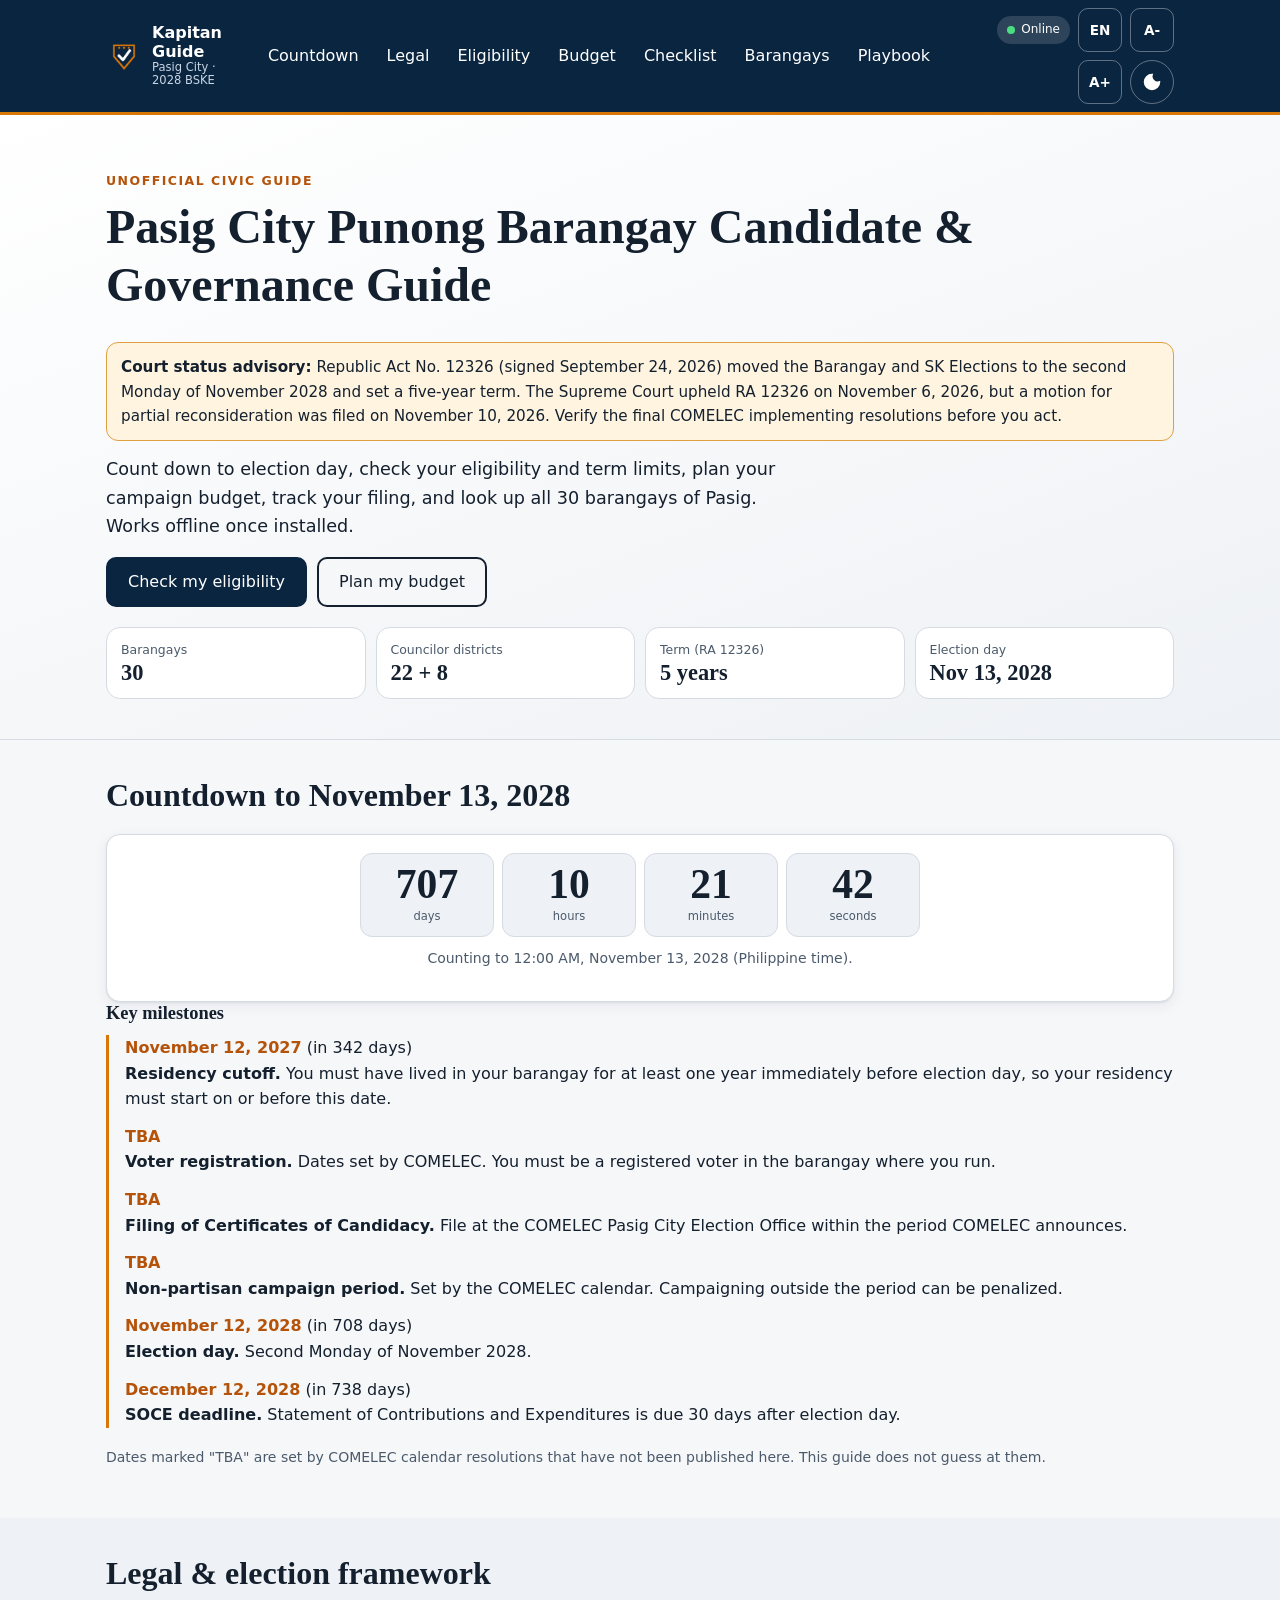
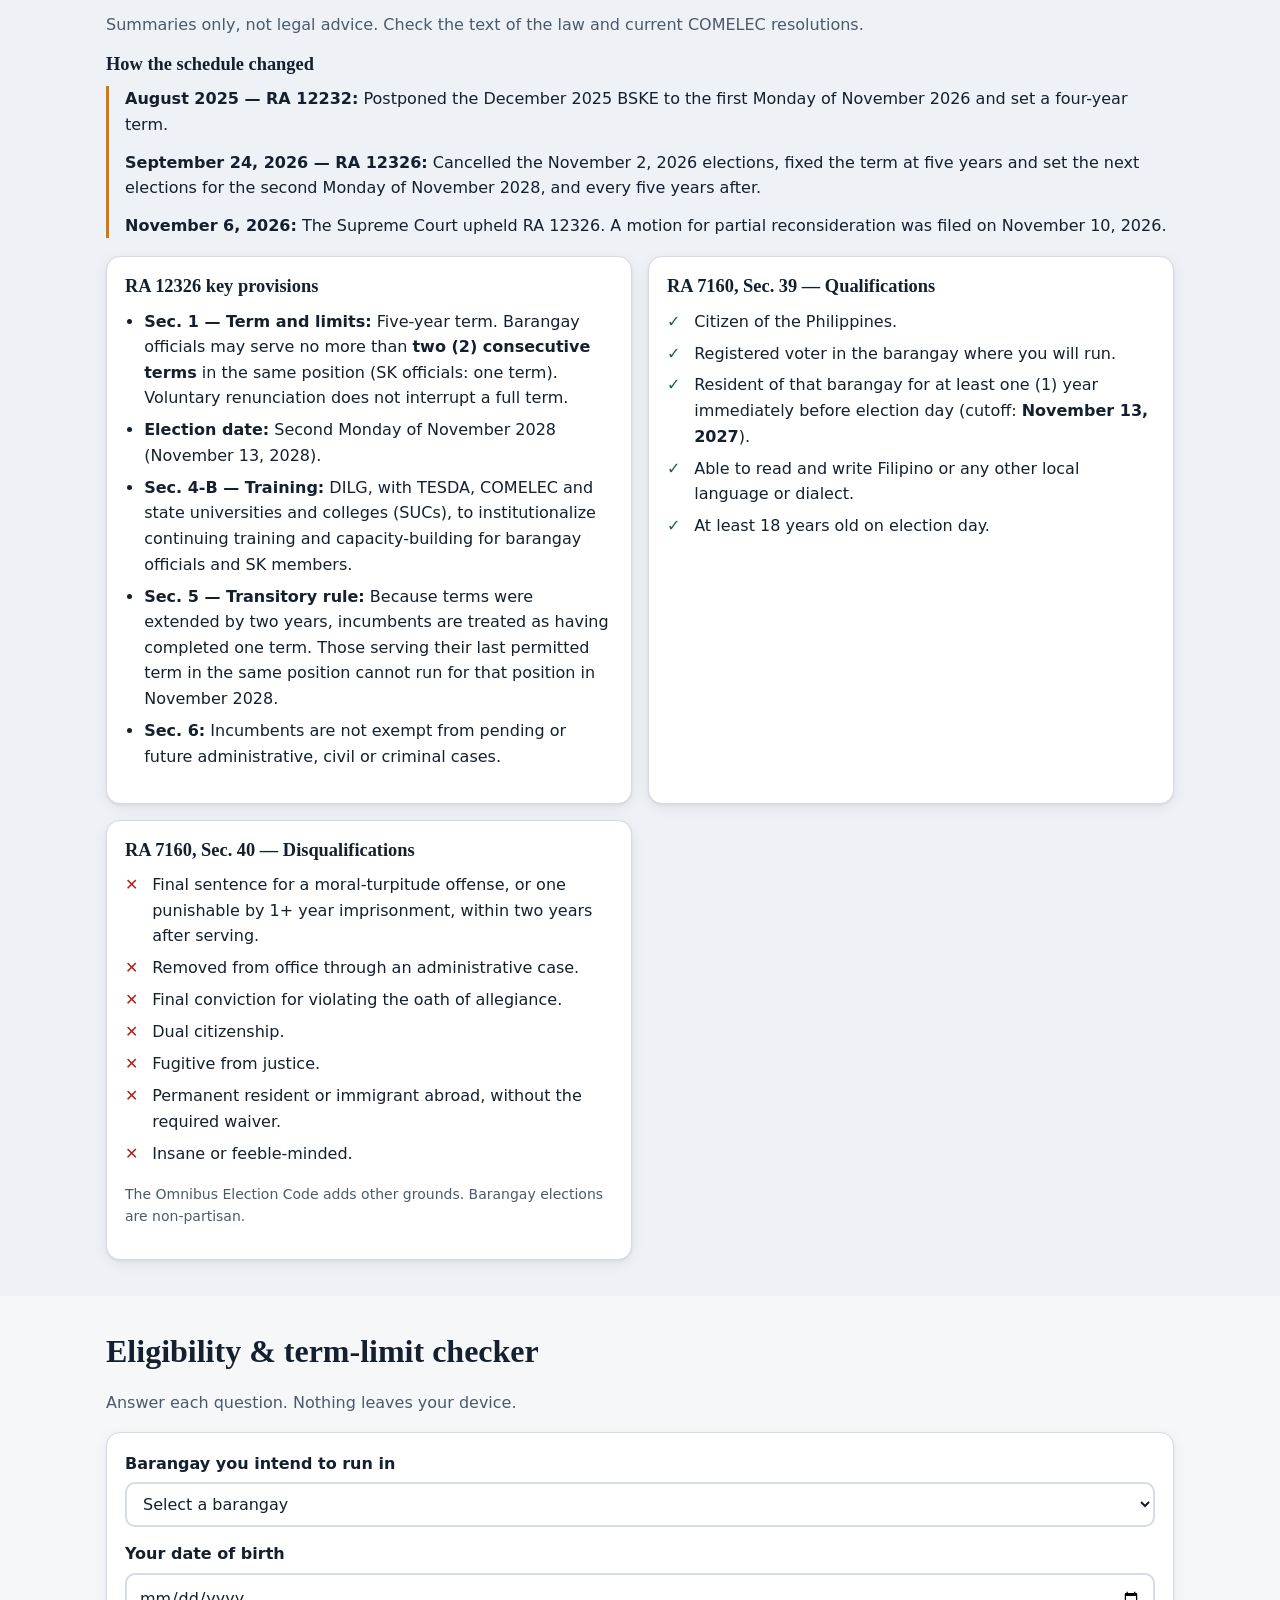
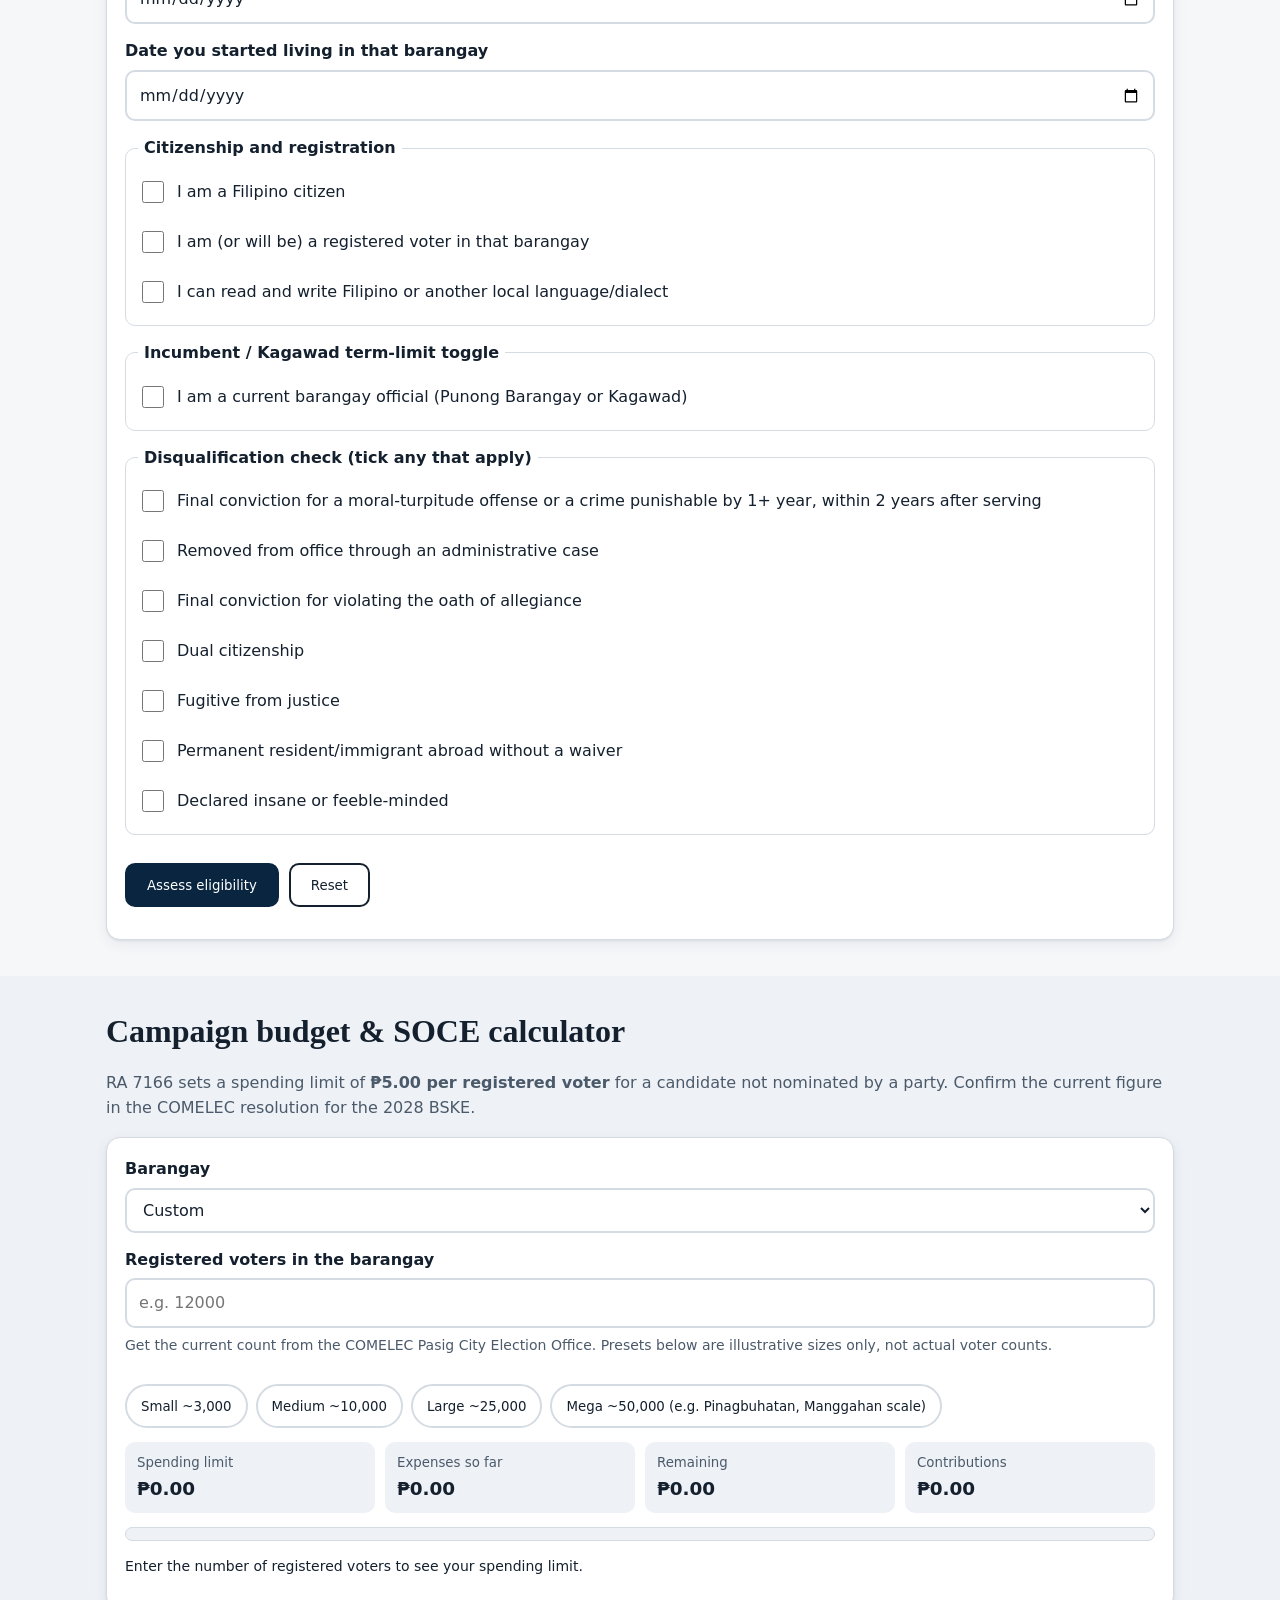
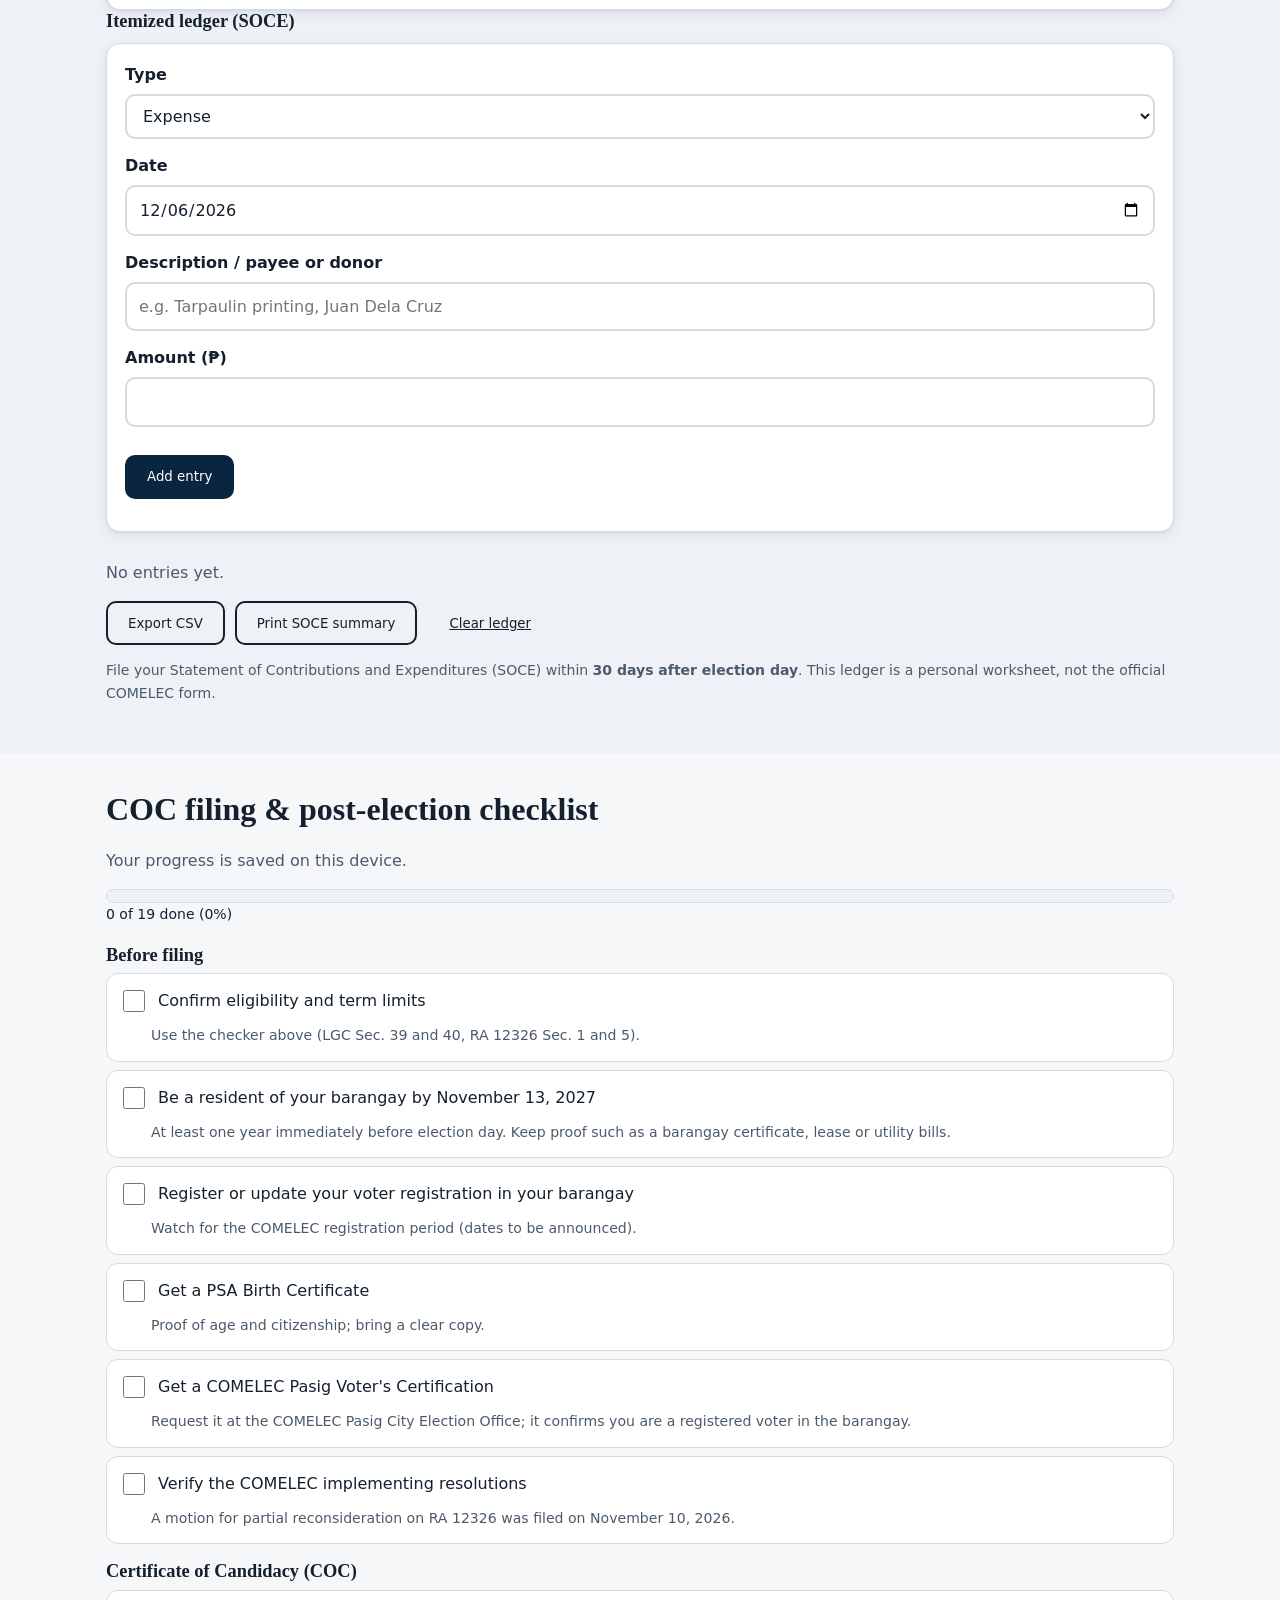
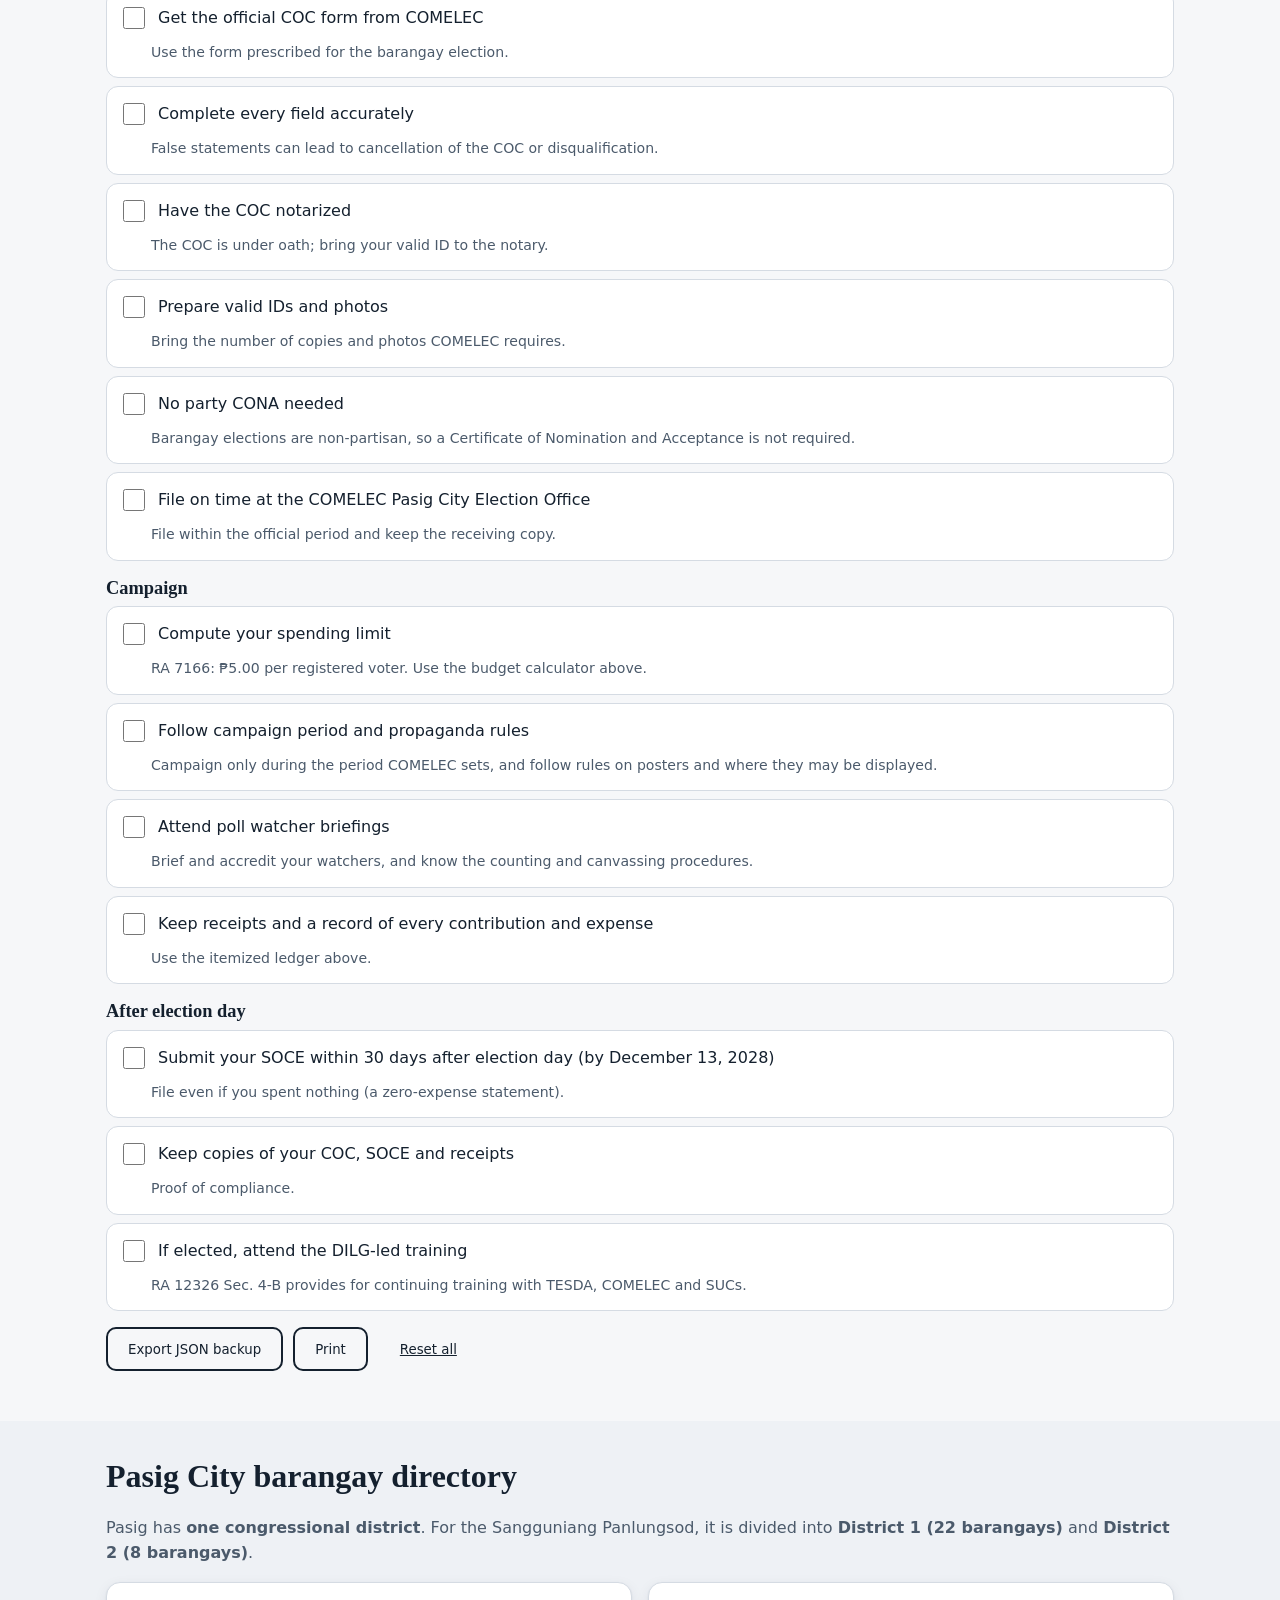
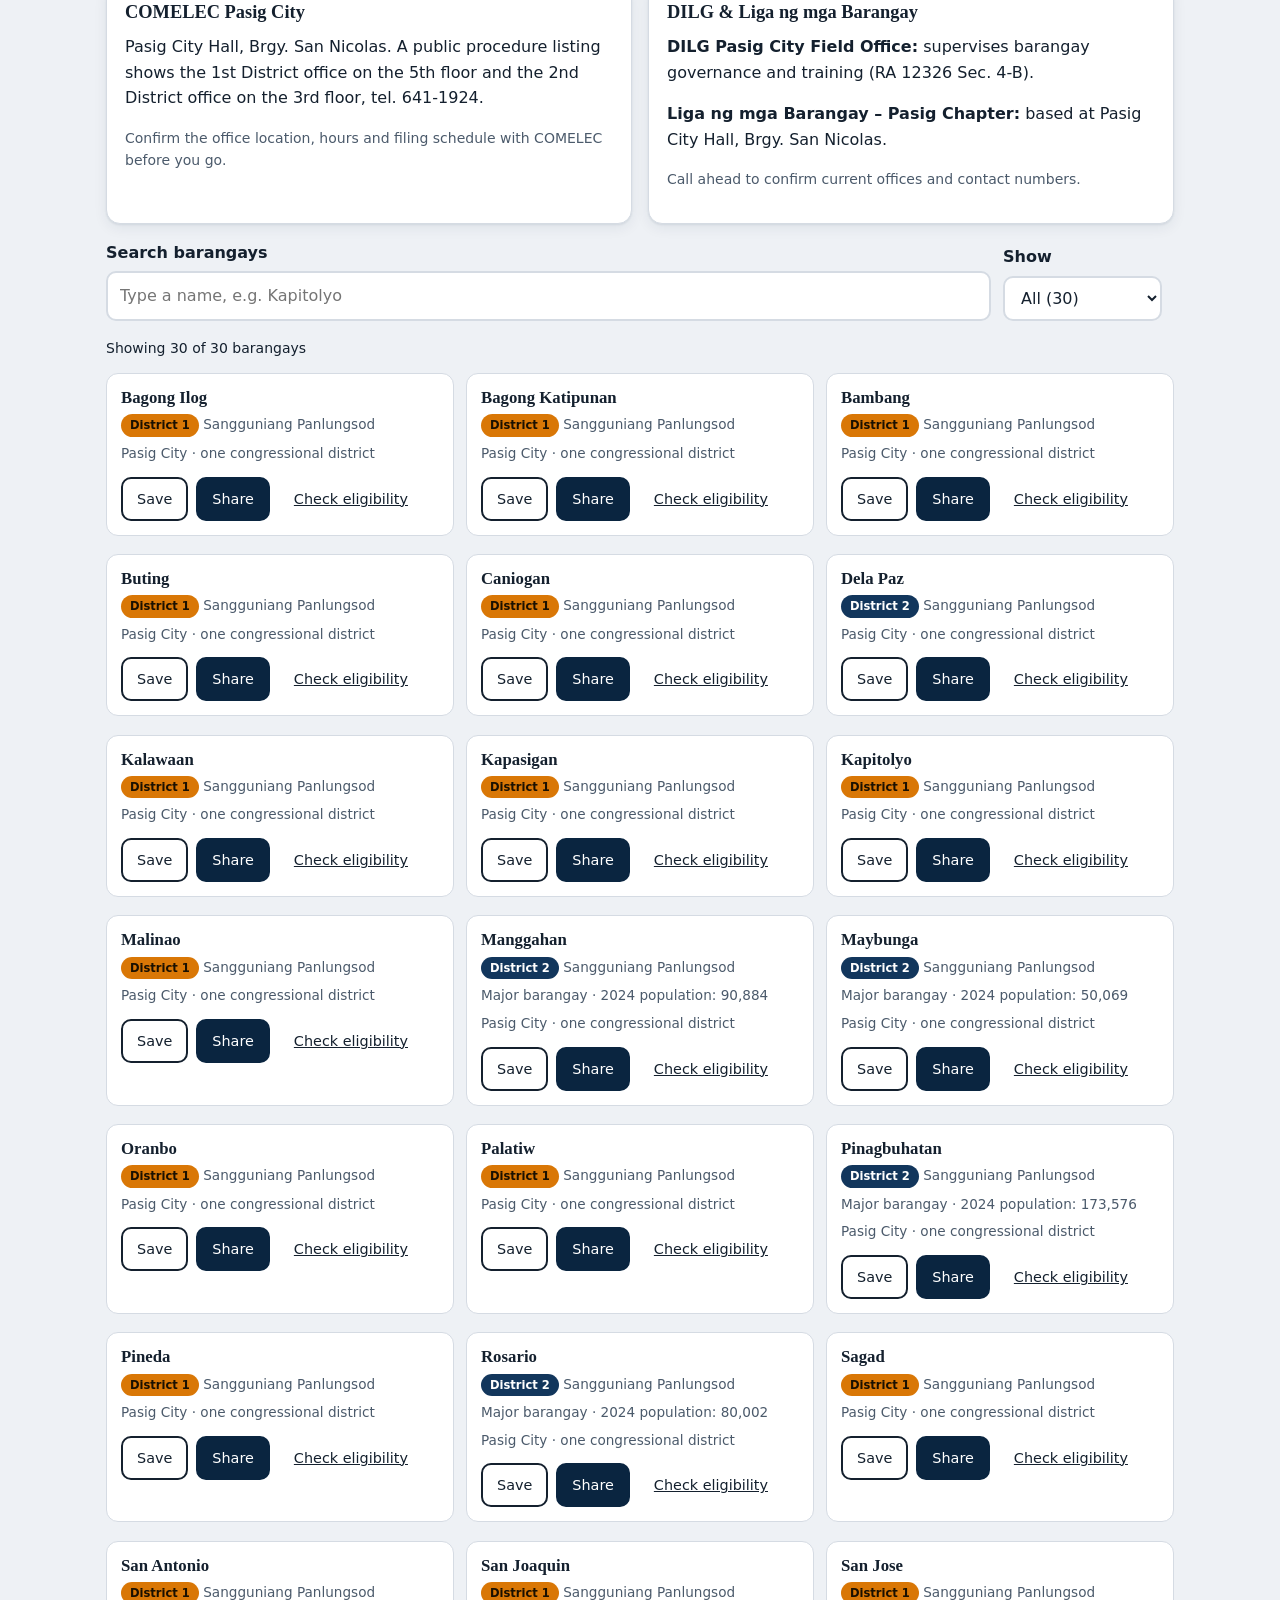
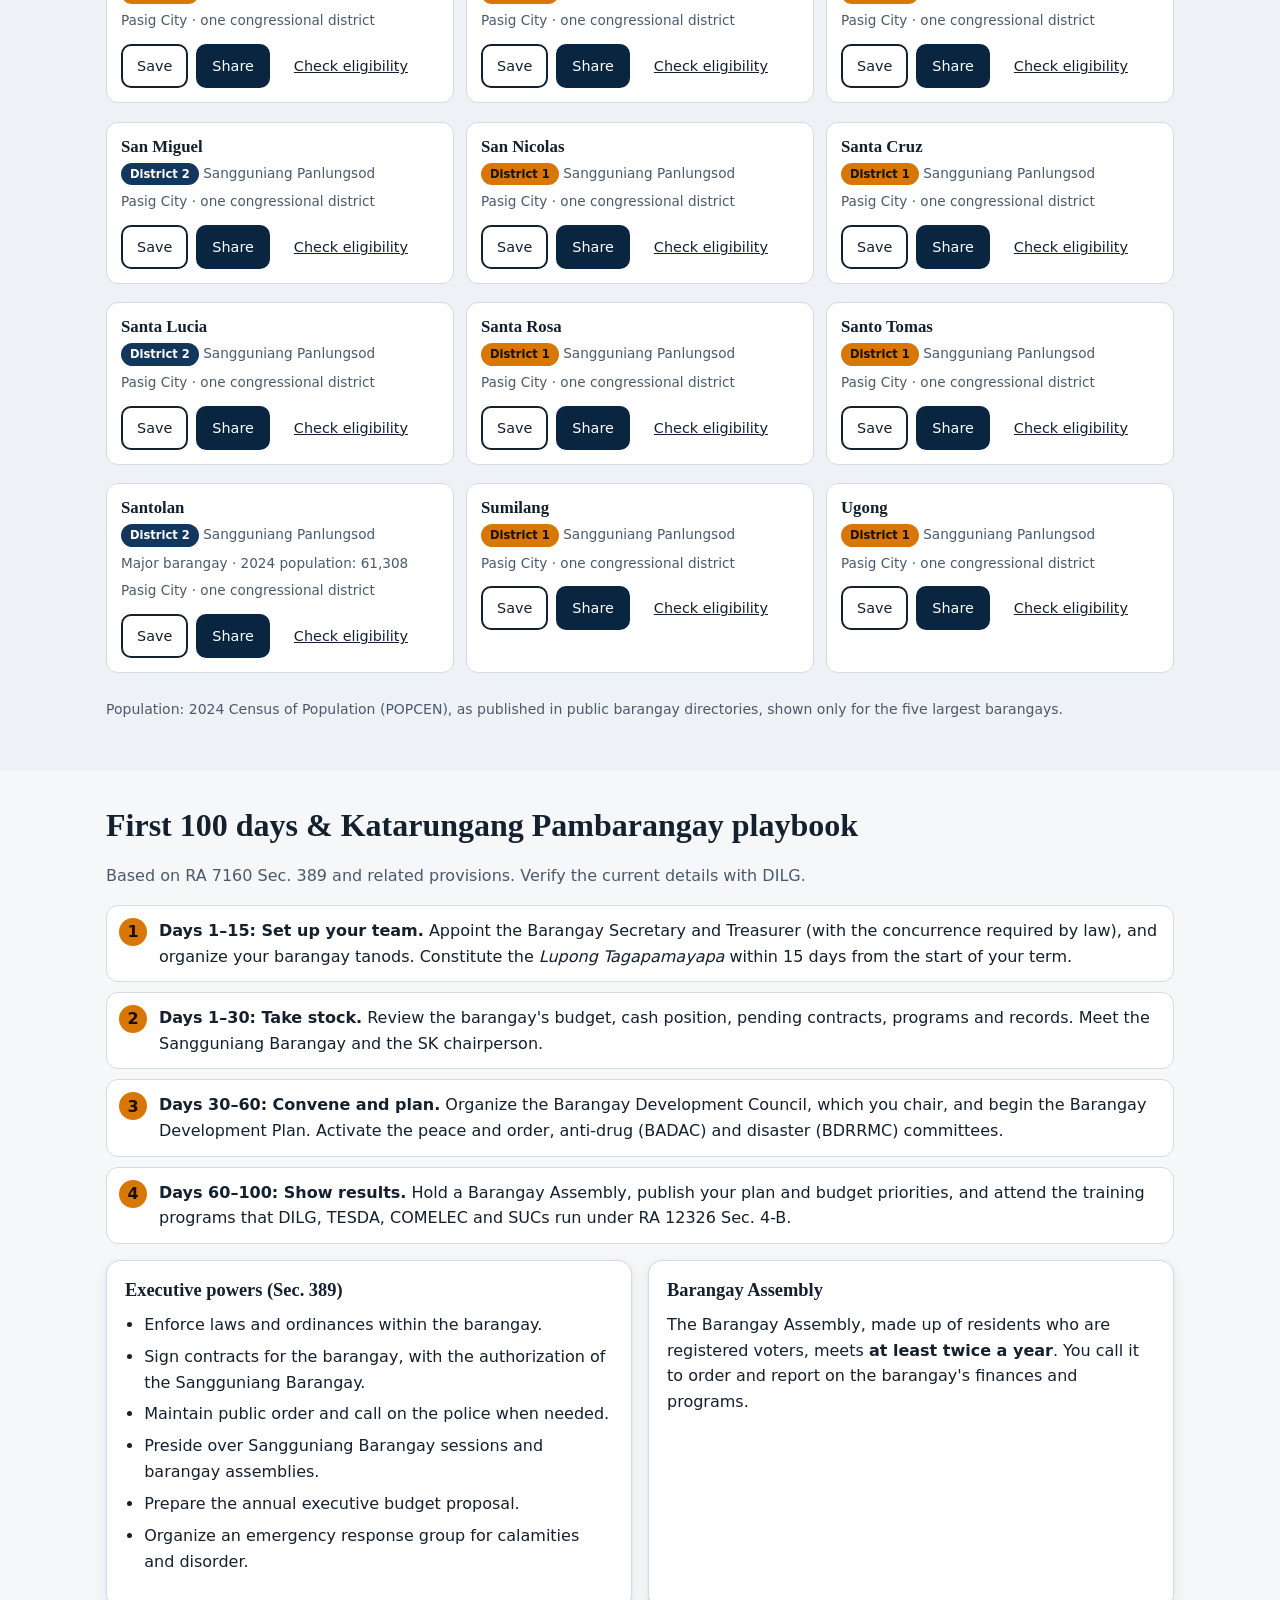
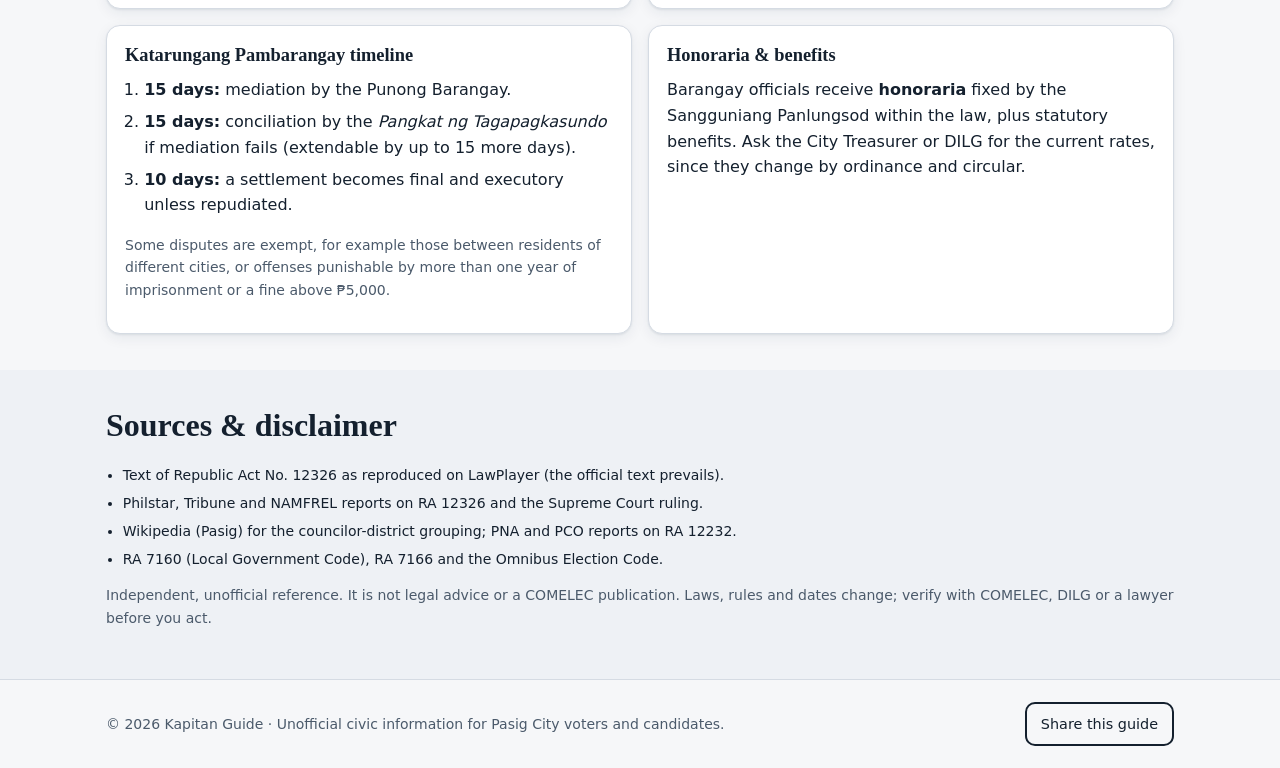
==== commit d9fa0c07: "Add files via upload" ====
--- a/index.html
+++ b/index.html
@@ -3,67 +3,77 @@
 <head>
 <meta charset="utf-8">
 <meta name="viewport" content="width=device-width, initial-scale=1, viewport-fit=cover">
-<title>Pasig Punong Barangay Candidate &amp; Legal Guide (2028 BSKE)</title>
-<meta name="description" content="Unofficial guide for aspiring Punong Barangay candidates in Pasig City: RA 12326 postponement to 2028, LGC Sec. 39-40 eligibility checker, COC and campaign checklist, 30-barangay directory.">
+<title>Pasig Punong Barangay Candidate &amp; Governance Guide (2028 BSKE)</title>
+<meta name="description" content="Unofficial guide for Pasig City Punong Barangay candidates: RA 12326 (BSKE on Nov 13, 2028), countdown, eligibility and term-limit checker, campaign budget and SOCE calculator, COC checklist, 30-barangay directory.">
 <link rel="canonical" href="https://githubbest729.github.io/barangaycaptainguide/">
 <meta name="theme-color" content="#0A2540">
 <meta name="color-scheme" content="light dark">
 
-<link rel="manifest" href="manifest.webmanifest">
-<link rel="icon" href="favicon.ico" sizes="any">
-<link rel="icon" href="favicon.svg" type="image/svg+xml">
-<link rel="icon" type="image/png" sizes="32x32" href="icons/favicon-32x32.png">
-<link rel="icon" type="image/png" sizes="16x16" href="icons/favicon-16x16.png">
+<link rel="manifest" href="./manifest.webmanifest">
+<link rel="icon" href="./favicon.ico" sizes="any">
+<link rel="icon" href="./favicon.svg" type="image/svg+xml">
+<link rel="icon" type="image/png" sizes="32x32" href="./icons/favicon-32x32.png">
+<link rel="icon" type="image/png" sizes="16x16" href="./icons/favicon-16x16.png">
 
 <meta name="mobile-web-app-capable" content="yes">
 <meta name="apple-mobile-web-app-capable" content="yes">
 <meta name="apple-mobile-web-app-status-bar-style" content="black-translucent">
 <meta name="apple-mobile-web-app-title" content="Kapitan Guide">
-<link rel="apple-touch-icon" href="apple-touch-icon.png">
+<link rel="apple-touch-icon" href="./apple-touch-icon.png">
 
 <meta property="og:type" content="website">
-<meta property="og:title" content="Pasig Punong Barangay Candidate &amp; Legal Guide (2028 BSKE)">
-<meta property="og:description" content="Eligibility checker, COC &amp; campaign checklist, and a 30-barangay directory for Pasig City. Updated for RA 12326 (elections moved to 2028).">
+<meta property="og:title" content="Pasig Punong Barangay Candidate &amp; Governance Guide (2028 BSKE)">
+<meta property="og:description" content="Countdown, eligibility and term-limit checker, budget and SOCE calculator, and a 30-barangay directory for Pasig City.">
 <meta property="og:url" content="https://githubbest729.github.io/barangaycaptainguide/">
 <meta property="og:image" content="https://githubbest729.github.io/barangaycaptainguide/images/og-image.png">
 <meta property="og:image:width" content="1200">
 <meta property="og:image:height" content="630">
 <meta property="og:locale" content="en_PH">
 <meta name="twitter:card" content="summary_large_image">
-<meta name="twitter:title" content="Pasig Punong Barangay Candidate &amp; Legal Guide (2028 BSKE)">
-<meta name="twitter:description" content="Eligibility checker, COC &amp; campaign checklist, and a 30-barangay directory for Pasig City.">
+<meta name="twitter:title" content="Pasig Punong Barangay Candidate &amp; Governance Guide (2028 BSKE)">
+<meta name="twitter:description" content="Countdown, eligibility checker, budget and SOCE calculator, and a 30-barangay directory for Pasig City.">
 <meta name="twitter:image" content="https://githubbest729.github.io/barangaycaptainguide/images/og-image.png">
 
-<link rel="stylesheet" href="css/styles.css">
+<link rel="stylesheet" href="./css/styles.css">
 <script>
-  try { var t = localStorage.getItem('bcg-theme');
+  try {
+    var t = localStorage.getItem('bcg-theme');
+    if (t) t = JSON.parse(t);
     if (!t) t = matchMedia('(prefers-color-scheme: dark)').matches ? 'dark' : 'light';
-    document.documentElement.setAttribute('data-theme', t); } catch (e) {}
+    document.documentElement.setAttribute('data-theme', t);
+    var fs = JSON.parse(localStorage.getItem('bcg-fs') || '100');
+    document.documentElement.style.fontSize = fs + '%';
+  } catch (e) {}
 </script>
 </head>
 <body>
-<a class="skip" href="#main">Skip to main content</a>
+<a class="skip" href="#main" data-i18n="skip">Skip to main content</a>
 
 <div id="update-banner" class="banner banner-update" role="status" hidden>
-  <span>A new version is available.</span>
-  <button type="button" id="update-btn" class="btn btn-sm">Update now</button>
+  <span data-i18n="updAvail">A new version is available.</span>
+  <button type="button" id="update-btn" class="btn btn-sm" data-i18n="updNow">Update now</button>
 </div>
 
 <header class="site-header" role="banner">
   <div class="header-inner">
-    <a class="brand" href="#home" aria-label="Pasig Punong Barangay Guide, home">
-      <img src="icons/icon-96.png" width="36" height="36" alt="" class="brand-logo">
+    <a class="brand" href="#home" aria-label="Kapitan Guide, home">
+      <img src="./icons/icon-96.png" width="36" height="36" alt="" class="brand-logo">
       <span class="brand-text"><strong>Kapitan Guide</strong><small>Pasig City &middot; 2028 BSKE</small></span>
     </a>
     <nav class="top-nav" aria-label="Primary">
-      <a href="#law">Legal</a>
-      <a href="#eligibility">Eligibility</a>
-      <a href="#checklist">Checklist</a>
-      <a href="#directory">Barangays</a>
-      <a href="#duties">Duties</a>
+      <a href="#countdown" data-i18n="nCountdown">Countdown</a>
+      <a href="#law" data-i18n="nLegal">Legal</a>
+      <a href="#eligibility" data-i18n="nEligible">Eligibility</a>
+      <a href="#budget" data-i18n="nBudget">Budget</a>
+      <a href="#checklist" data-i18n="nChecklist">Checklist</a>
+      <a href="#directory" data-i18n="nBarangays">Barangays</a>
+      <a href="#playbook" data-i18n="nPlaybook">Playbook</a>
     </nav>
     <div class="header-actions">
       <span id="net-badge" class="net-badge online" role="status" aria-live="polite"><span class="dot" aria-hidden="true"></span><span id="net-text">Online</span></span>
+      <button type="button" id="lang-toggle" class="icon-btn txt-btn" aria-label="Switch language to Filipino" title="English / Filipino">EN</button>
+      <button type="button" id="fs-down" class="icon-btn txt-btn" aria-label="Decrease text size">A-</button>
+      <button type="button" id="fs-up" class="icon-btn txt-btn" aria-label="Increase text size">A+</button>
       <button type="button" id="theme-toggle" class="icon-btn" aria-label="Toggle dark mode" aria-pressed="false">
         <svg viewBox="0 0 24 24" width="22" height="22" aria-hidden="true"><path fill="currentColor" d="M12 3a9 9 0 1 0 9 9c0-.5 0-1-.1-1.4A5.5 5.5 0 0 1 13.4 3.1C13 3 12.5 3 12 3z"/></svg>
       </button>
@@ -72,10 +82,10 @@
 </header>
 
 <div id="install-banner" class="banner banner-install" hidden>
-  <span>Install this guide for offline use.</span>
+  <span data-i18n="instMsg">Install this guide for offline use.</span>
   <span class="banner-actions">
-    <button type="button" id="install-btn" class="btn btn-sm">Install</button>
-    <button type="button" id="install-dismiss" class="btn btn-sm btn-ghost">Not now</button>
+    <button type="button" id="install-btn" class="btn btn-sm" data-i18n="instBtn">Install</button>
+    <button type="button" id="install-dismiss" class="btn btn-sm btn-ghost" data-i18n="notNow">Not now</button>
   </span>
 </div>
 
@@ -83,71 +93,95 @@
 
 <section id="home" class="hero">
   <div class="wrap">
-    <p class="eyebrow">Unofficial civic guide</p>
-    <h1>Pasig City Punong Barangay<br>Candidate &amp; Legal Guide</h1>
+    <p class="eyebrow" data-i18n="eyebrow">Unofficial civic guide</p>
+    <h1 data-i18n="h1">Pasig City Punong Barangay Candidate &amp; Governance Guide</h1>
     <div class="alert alert-warn" role="note">
-      <strong>The November 2, 2026 election did not take place.</strong>
-      Republic Act No. 12326, signed September 24, 2026, moved the Barangay and SK Elections to <strong>November 2028</strong> and set a five-year term. The Supreme Court upheld the law on November 6, 2026; a motion for partial reconsideration was filed on November 10. Reports differ on the exact 2028 date (the second Monday, November 13, 2028, is most often cited), so wait for the COMELEC calendar.
-    </div>
-    <p class="lead">Check your eligibility, track your filing and campaign-compliance steps, and look up all 30 barangays of Pasig. Everything works offline once installed.</p>
+      <strong data-i18n="scTitle">Court status advisory:</strong>
+      <span data-i18n="scBody">Republic Act No. 12326 (signed September 24, 2026) moved the Barangay and SK Elections to the second Monday of November 2028 and set a five-year term. The Supreme Court upheld RA 12326 on November 6, 2026, but a motion for partial reconsideration was filed on November 10, 2026. Verify the final COMELEC implementing resolutions before you act.</span>
+    </div>
+    <p class="lead" data-i18n="lead">Count down to election day, check your eligibility and term limits, plan your campaign budget, track your filing, and look up all 30 barangays of Pasig. Works offline once installed.</p>
     <div class="cta-row">
-      <a class="btn" href="#eligibility">Check my eligibility</a>
-      <a class="btn btn-outline" href="#checklist">Open checklist</a>
+      <a class="btn" href="#eligibility" data-i18n="ctaElig">Check my eligibility</a>
+      <a class="btn btn-outline" href="#budget" data-i18n="ctaBudget">Plan my budget</a>
     </div>
     <dl class="stats">
-      <div><dt>Barangays</dt><dd>30</dd></div>
-      <div><dt>Legislative district</dt><dd>1 (lone)</dd></div>
-      <div><dt>Term (RA 12326)</dt><dd>5 years</dd></div>
-      <div><dt>Next BSKE</dt><dd>Nov 2028</dd></div>
+      <div><dt data-i18n="stBrgy">Barangays</dt><dd>30</dd></div>
+      <div><dt data-i18n="stDist">Councilor districts</dt><dd>22 + 8</dd></div>
+      <div><dt data-i18n="stTerm">Term (RA 12326)</dt><dd data-i18n="stTermV">5 years</dd></div>
+      <div><dt data-i18n="stElec">Election day</dt><dd>Nov 13, 2028</dd></div>
     </dl>
   </div>
 </section>
 
-<section id="law" class="section" aria-labelledby="law-h">
-  <div class="wrap">
-    <h2 id="law-h">Legal &amp; election framework</h2>
-    <p class="muted">Summaries only, not legal advice. Always check the text of the law and current COMELEC resolutions.</p>
-
+<section id="countdown" class="section" aria-labelledby="cd-h">
+  <div class="wrap">
+    <h2 id="cd-h" data-i18n="cdH">Countdown to November 13, 2028</h2>
+    <div class="card cd-card" aria-live="off">
+      <div class="cd-grid" id="cd-grid" role="timer" aria-label="Time remaining until November 13, 2028">
+        <div class="cd-box"><span id="cd-d">0</span><small data-i18n="days">days</small></div>
+        <div class="cd-box"><span id="cd-h2">0</span><small data-i18n="hours">hours</small></div>
+        <div class="cd-box"><span id="cd-m">0</span><small data-i18n="mins">minutes</small></div>
+        <div class="cd-box"><span id="cd-s">0</span><small data-i18n="secs">seconds</small></div>
+      </div>
+      <p class="small muted" id="cd-note">Counting to 12:00 AM, November 13, 2028 (Philippine time).</p>
+    </div>
+    <h3 data-i18n="msH">Key milestones</h3>
+    <ol class="timeline" id="ms-list"></ol>
+    <p class="small muted">Dates marked "TBA" are set by COMELEC calendar resolutions that have not been published here. This guide does not guess at them.</p>
+  </div>
+</section>
+
+<section id="law" class="section alt" aria-labelledby="law-h">
+  <div class="wrap">
+    <h2 id="law-h" data-i18n="lawH">Legal &amp; election framework</h2>
+    <p class="muted">Summaries only, not legal advice. Check the text of the law and current COMELEC resolutions.</p>
     <h3>How the schedule changed</h3>
     <ol class="timeline">
-      <li><strong>Before 2025:</strong> The BSKE had been set for December 2025.</li>
-      <li><strong>August 2025 &mdash; RA 12232:</strong> Postponed the December 2025 BSKE to the first Monday of November 2026 (November 2, 2026), set a four-year term, a three-consecutive-term limit for barangay officials and a one-term limit for SK officials. Incumbents serve in a holdover capacity until successors are elected and qualified, and officials on their third consecutive term could not run for the same post in 2026.</li>
-      <li><strong>September 24, 2026 &mdash; RA 12326:</strong> Fixed the term of barangay and SK officials at five years, cancelled the November 2, 2026 elections and rescheduled them to November 2028. Incumbents continue in a holdover capacity until their successors are elected and qualified.</li>
-      <li><strong>November 6, 2026:</strong> The Supreme Court upheld the constitutionality of RA 12326. A motion for partial reconsideration was filed on November 10, 2026.</li>
+      <li><strong>August 2025 &mdash; RA 12232:</strong> Postponed the December 2025 BSKE to the first Monday of November 2026 and set a four-year term.</li>
+      <li><strong>September 24, 2026 &mdash; RA 12326:</strong> Cancelled the November 2, 2026 elections, fixed the term at five years and set the next elections for the second Monday of November 2028, and every five years after.</li>
+      <li><strong>November 6, 2026:</strong> The Supreme Court upheld RA 12326. A motion for partial reconsideration was filed on November 10, 2026.</li>
     </ol>
-    <div class="alert alert-info" role="note"><strong>Open questions to verify with COMELEC:</strong> the exact 2028 election date, the filing period for Certificates of Candidacy, and how term limits are counted under RA 12326. This guide does not guess at them.</div>
-
     <div class="grid two">
+      <article class="card">
+        <h3>RA 12326 key provisions</h3>
+        <ul>
+          <li><strong>Sec. 1 &mdash; Term and limits:</strong> Five-year term. Barangay officials may serve no more than <strong>two (2) consecutive terms</strong> in the same position (SK officials: one term). Voluntary renunciation does not interrupt a full term.</li>
+          <li><strong>Election date:</strong> Second Monday of November 2028 (November 13, 2028).</li>
+          <li><strong>Sec. 4-B &mdash; Training:</strong> DILG, with TESDA, COMELEC and state universities and colleges (SUCs), to institutionalize continuing training and capacity-building for barangay officials and SK members.</li>
+          <li><strong>Sec. 5 &mdash; Transitory rule:</strong> Because terms were extended by two years, incumbents are treated as having completed one term. Those serving their last permitted term in the same position cannot run for that position in November 2028.</li>
+          <li><strong>Sec. 6:</strong> Incumbents are not exempt from pending or future administrative, civil or criminal cases.</li>
+        </ul>
+      </article>
       <article class="card">
         <h3>RA 7160, Sec. 39 &mdash; Qualifications</h3>
         <ul class="ticks">
           <li>Citizen of the Philippines.</li>
-          <li>Registered voter in the barangay where you intend to be elected.</li>
-          <li>Resident of that barangay for at least one (1) year immediately preceding the day of the election.</li>
+          <li>Registered voter in the barangay where you will run.</li>
+          <li>Resident of that barangay for at least one (1) year immediately before election day (cutoff: <strong>November 13, 2027</strong>).</li>
           <li>Able to read and write Filipino or any other local language or dialect.</li>
-          <li>At least eighteen (18) years old on election day.</li>
+          <li>At least 18 years old on election day.</li>
         </ul>
       </article>
       <article class="card">
         <h3>RA 7160, Sec. 40 &mdash; Disqualifications</h3>
         <ul class="cross">
-          <li>Sentenced by final judgment for an offense involving moral turpitude, or punishable by one year or more of imprisonment, within two years after serving sentence.</li>
-          <li>Removed from office as a result of an administrative case.</li>
-          <li>Convicted by final judgment for violating the oath of allegiance to the Republic.</li>
+          <li>Final sentence for a moral-turpitude offense, or one punishable by 1+ year imprisonment, within two years after serving.</li>
+          <li>Removed from office through an administrative case.</li>
+          <li>Final conviction for violating the oath of allegiance.</li>
           <li>Dual citizenship.</li>
-          <li>Fugitive from justice in criminal or non-political cases.</li>
-          <li>Permanent resident of, or immigrant to, a foreign country (unless the right of abode is waived as the law requires).</li>
+          <li>Fugitive from justice.</li>
+          <li>Permanent resident or immigrant abroad, without the required waiver.</li>
           <li>Insane or feeble-minded.</li>
         </ul>
-        <p class="small muted">The Omnibus Election Code (Secs. 12 and 68) adds further grounds, such as certain election offenses. Barangay elections are non-partisan.</p>
-      </article>
-    </div>
-  </div>
-</section>
-
-<section id="eligibility" class="section alt" aria-labelledby="el-h">
-  <div class="wrap">
-    <h2 id="el-h">Candidate eligibility checker</h2>
+        <p class="small muted">The Omnibus Election Code adds other grounds. Barangay elections are non-partisan.</p>
+      </article>
+    </div>
+  </div>
+</section>
+
+<section id="eligibility" class="section" aria-labelledby="el-h">
+  <div class="wrap">
+    <h2 id="el-h" data-i18n="elH">Eligibility &amp; term-limit checker</h2>
     <p class="muted">Answer each question. Nothing leaves your device.</p>
     <form id="el-form" class="card form" novalidate>
       <div class="field">
@@ -155,10 +189,6 @@
         <select id="el-barangay" required><option value="">Select a barangay</option></select>
       </div>
       <div class="field">
-        <label for="el-election">Assumed election day <span class="small muted">(provisional, change once COMELEC confirms)</span></label>
-        <input type="date" id="el-election" value="2028-11-13" required>
-      </div>
-      <div class="field">
         <label for="el-dob">Your date of birth</label>
         <input type="date" id="el-dob" required>
       </div>
@@ -168,32 +198,101 @@
       </div>
       <fieldset class="field">
         <legend>Citizenship and registration</legend>
-        <label class="check"><input type="checkbox" id="el-citizen"> I am a Filipino citizen</label>
-        <label class="check"><input type="checkbox" id="el-voter"> I am (or will be) a registered voter in that barangay</label>
-        <label class="check"><input type="checkbox" id="el-literate"> I can read and write Filipino or another local language/dialect</label>
+        <label class="check"><input type="checkbox" id="el-citizen"> <span>I am a Filipino citizen</span></label>
+        <label class="check"><input type="checkbox" id="el-voter"> <span>I am (or will be) a registered voter in that barangay</span></label>
+        <label class="check"><input type="checkbox" id="el-literate"> <span>I can read and write Filipino or another local language/dialect</span></label>
+      </fieldset>
+      <fieldset class="field">
+        <legend>Incumbent / Kagawad term-limit toggle</legend>
+        <label class="check"><input type="checkbox" id="el-incumbent"> <span>I am a current barangay official (Punong Barangay or Kagawad)</span></label>
+        <div id="el-inc-box" hidden>
+          <label for="el-terms">Full consecutive terms you completed in the position you want to run for <span class="small muted">(before your current extended term)</span></label>
+          <select id="el-terms">
+            <option value="0">0 &mdash; I was elected for the first time in 2023</option>
+            <option value="1">1</option>
+            <option value="2">2</option>
+            <option value="3">3 or more</option>
+          </select>
+          <p class="small muted">Under RA 12326 Sec. 5, your current extended term counts as a completed term, and the limit is two consecutive terms in the same position. Terms in a different position (for example Kagawad then Punong Barangay) are counted separately.</p>
+        </div>
       </fieldset>
       <fieldset class="field">
         <legend>Disqualification check (tick any that apply)</legend>
-        <label class="check"><input type="checkbox" class="el-dq" value="Final conviction for a crime involving moral turpitude, or punishable by 1+ year imprisonment, within 2 years after serving sentence"> Final conviction for a moral-turpitude offense or a crime punishable by 1+ year, within 2 years after serving</label>
-        <label class="check"><input type="checkbox" class="el-dq" value="Removed from office through an administrative case"> Removed from office through an administrative case</label>
-        <label class="check"><input type="checkbox" class="el-dq" value="Final conviction for violating the oath of allegiance"> Final conviction for violating the oath of allegiance</label>
-        <label class="check"><input type="checkbox" class="el-dq" value="Dual citizenship"> Dual citizenship</label>
-        <label class="check"><input type="checkbox" class="el-dq" value="Fugitive from justice"> Fugitive from justice</label>
-        <label class="check"><input type="checkbox" class="el-dq" value="Permanent resident or immigrant to a foreign country without a waiver of residence rights"> Permanent resident/immigrant abroad without a waiver</label>
-        <label class="check"><input type="checkbox" class="el-dq" value="Declared insane or feeble-minded"> Declared insane or feeble-minded</label>
+        <label class="check"><input type="checkbox" class="el-dq" value="Final conviction for a moral-turpitude offense or a crime punishable by 1+ year, within 2 years after serving"> <span>Final conviction for a moral-turpitude offense or a crime punishable by 1+ year, within 2 years after serving</span></label>
+        <label class="check"><input type="checkbox" class="el-dq" value="Removed from office through an administrative case"> <span>Removed from office through an administrative case</span></label>
+        <label class="check"><input type="checkbox" class="el-dq" value="Final conviction for violating the oath of allegiance"> <span>Final conviction for violating the oath of allegiance</span></label>
+        <label class="check"><input type="checkbox" class="el-dq" value="Dual citizenship"> <span>Dual citizenship</span></label>
+        <label class="check"><input type="checkbox" class="el-dq" value="Fugitive from justice"> <span>Fugitive from justice</span></label>
+        <label class="check"><input type="checkbox" class="el-dq" value="Permanent resident or immigrant abroad without a waiver"> <span>Permanent resident/immigrant abroad without a waiver</span></label>
+        <label class="check"><input type="checkbox" class="el-dq" value="Declared insane or feeble-minded"> <span>Declared insane or feeble-minded</span></label>
       </fieldset>
       <div class="btn-row">
-        <button type="submit" class="btn">Assess eligibility</button>
-        <button type="reset" class="btn btn-outline" id="el-reset">Reset</button>
+        <button type="submit" class="btn" data-i18n="assess">Assess eligibility</button>
+        <button type="reset" class="btn btn-outline" id="el-reset" data-i18n="reset">Reset</button>
       </div>
     </form>
     <div id="el-result" class="result" role="status" aria-live="polite" tabindex="-1" hidden></div>
   </div>
 </section>
 
+<section id="budget" class="section alt" aria-labelledby="bg-h">
+  <div class="wrap">
+    <h2 id="bg-h" data-i18n="bgH">Campaign budget &amp; SOCE calculator</h2>
+    <p class="muted">RA 7166 sets a spending limit of <strong>&#8369;5.00 per registered voter</strong> for a candidate not nominated by a party. Confirm the current figure in the COMELEC resolution for the 2028 BSKE.</p>
+    <div class="card form">
+      <div class="field">
+        <label for="calc-brgy">Barangay</label>
+        <select id="calc-brgy"><option value="">Custom</option></select>
+      </div>
+      <div class="field">
+        <label for="calc-voters">Registered voters in the barangay</label>
+        <input type="number" id="calc-voters" min="0" step="1" inputmode="numeric" placeholder="e.g. 12000">
+        <p class="small muted">Get the current count from the COMELEC Pasig City Election Office. Presets below are illustrative sizes only, not actual voter counts.</p>
+      </div>
+      <div class="chip-row" role="group" aria-label="Voter count presets">
+        <button type="button" class="chip" data-voters="3000">Small ~3,000</button>
+        <button type="button" class="chip" data-voters="10000">Medium ~10,000</button>
+        <button type="button" class="chip" data-voters="25000">Large ~25,000</button>
+        <button type="button" class="chip" data-voters="50000">Mega ~50,000 (e.g. Pinagbuhatan, Manggahan scale)</button>
+      </div>
+      <div class="budget-sum" aria-live="polite">
+        <div><small>Spending limit</small><strong id="b-limit">&#8369;0.00</strong></div>
+        <div><small>Expenses so far</small><strong id="b-spent">&#8369;0.00</strong></div>
+        <div><small>Remaining</small><strong id="b-left">&#8369;0.00</strong></div>
+        <div><small>Contributions</small><strong id="b-contrib">&#8369;0.00</strong></div>
+      </div>
+      <div class="progress" role="progressbar" aria-valuemin="0" aria-valuemax="100" aria-valuenow="0" aria-label="Share of spending limit used" id="b-bar"><span id="b-fill"></span></div>
+      <p class="small" id="b-msg" role="status"></p>
+    </div>
+
+    <h3>Itemized ledger (SOCE)</h3>
+    <form id="tx-form" class="card form" novalidate>
+      <div class="field"><label for="tx-type">Type</label>
+        <select id="tx-type"><option value="expense">Expense</option><option value="contribution">Contribution received</option></select></div>
+      <div class="field"><label for="tx-date">Date</label><input type="date" id="tx-date" required></div>
+      <div class="field"><label for="tx-desc">Description / payee or donor</label><input type="text" id="tx-desc" maxlength="120" required placeholder="e.g. Tarpaulin printing, Juan Dela Cruz"></div>
+      <div class="field"><label for="tx-amt">Amount (&#8369;)</label><input type="number" id="tx-amt" min="0.01" step="0.01" inputmode="decimal" required></div>
+      <div class="btn-row"><button type="submit" class="btn">Add entry</button></div>
+      <p id="tx-err" class="small err" role="alert" hidden></p>
+    </form>
+    <div class="table-wrap"><table class="tx-table" id="tx-table">
+      <caption class="sr-only">Itemized contributions and expenses</caption>
+      <thead><tr><th scope="col">Date</th><th scope="col">Type</th><th scope="col">Description</th><th scope="col" class="num">Amount</th><th scope="col" class="no-print"><span class="sr-only">Remove</span></th></tr></thead>
+      <tbody id="tx-body"></tbody>
+    </table></div>
+    <p id="tx-empty" class="muted">No entries yet.</p>
+    <div class="btn-row no-print">
+      <button type="button" class="btn btn-outline" id="tx-csv">Export CSV</button>
+      <button type="button" class="btn btn-outline" id="tx-print">Print SOCE summary</button>
+      <button type="button" class="btn btn-ghost" id="tx-clear">Clear ledger</button>
+    </div>
+    <p class="small muted">File your Statement of Contributions and Expenditures (SOCE) within <strong>30 days after election day</strong>. This ledger is a personal worksheet, not the official COMELEC form.</p>
+  </div>
+</section>
+
 <section id="checklist" class="section" aria-labelledby="ck-h">
   <div class="wrap">
-    <h2 id="ck-h">COC filing &amp; campaign compliance checklist</h2>
+    <h2 id="ck-h" data-i18n="ckH">COC filing &amp; post-election checklist</h2>
     <p class="muted">Your progress is saved on this device.</p>
     <div class="progress-wrap">
       <div class="progress" role="progressbar" aria-valuemin="0" aria-valuemax="100" aria-valuenow="0" aria-label="Checklist progress" id="ck-bar"><span id="ck-fill"></span></div>
@@ -201,33 +300,26 @@
     </div>
     <div id="ck-list"></div>
     <div class="btn-row no-print">
-      <button type="button" class="btn btn-outline" id="ck-json">Export JSON</button>
+      <button type="button" class="btn btn-outline" id="ck-json">Export JSON backup</button>
       <button type="button" class="btn btn-outline" id="ck-print">Print</button>
       <button type="button" class="btn btn-ghost" id="ck-reset">Reset all</button>
     </div>
-
-    <div class="card calc" id="calc">
-      <h3>Campaign spending limit calculator</h3>
-      <p class="small muted">Under RA 7166, the limit for a candidate not nominated by a party is <strong>&#8369;5.00 per registered voter</strong> in the barangay. Confirm the figure in the current COMELEC resolution before relying on it.</p>
-      <div class="field">
-        <label for="calc-brgy">Barangay</label>
-        <select id="calc-brgy"><option value="">Custom (enter voters below)</option></select>
-      </div>
-      <div class="field">
-        <label for="calc-voters">Registered voters in the barangay</label>
-        <input type="number" id="calc-voters" min="0" step="1" inputmode="numeric" placeholder="e.g. 12000">
-        <p class="small muted">Get the current number from the COMELEC Pasig City Election Office. This app does not store voter counts.</p>
-      </div>
-      <p class="calc-out" aria-live="polite">Estimated limit: <strong id="calc-out">&#8369;0.00</strong></p>
-    </div>
   </div>
 </section>
 
 <section id="directory" class="section alt" aria-labelledby="dir-h">
   <div class="wrap">
-    <h2 id="dir-h">Pasig City barangay directory</h2>
-    <p class="muted">Pasig is a highly urbanized city of <strong>30 barangays</strong> with a single (lone) congressional district, so there is no District 1 / District 2 split for filing.</p>
-    <div class="alert alert-info" role="note"><strong>COMELEC office:</strong> File and ask questions at the Office of the Election Officer, Pasig City (COMELEC). Confirm the address, office hours and filing schedule on <a href="https://comelec.gov.ph" rel="noopener" target="_blank">comelec.gov.ph</a> or with the office directly, because filing periods are set per election.</div>
+    <h2 id="dir-h" data-i18n="dirH">Pasig City barangay directory</h2>
+    <p class="muted">Pasig has <strong>one congressional district</strong>. For the Sangguniang Panlungsod, it is divided into <strong>District 1 (22 barangays)</strong> and <strong>District 2 (8 barangays)</strong>.</p>
+    <div class="grid two">
+      <article class="card"><h3>COMELEC Pasig City</h3>
+        <p>Pasig City Hall, Brgy. San Nicolas. A public procedure listing shows the 1st District office on the 5th floor and the 2nd District office on the 3rd floor, tel. 641-1924.</p>
+        <p class="small muted">Confirm the office location, hours and filing schedule with COMELEC before you go.</p></article>
+      <article class="card"><h3>DILG &amp; Liga ng mga Barangay</h3>
+        <p><strong>DILG Pasig City Field Office:</strong> supervises barangay governance and training (RA 12326 Sec. 4-B).</p>
+        <p><strong>Liga ng mga Barangay &ndash; Pasig Chapter:</strong> based at Pasig City Hall, Brgy. San Nicolas.</p>
+        <p class="small muted">Call ahead to confirm current offices and contact numbers.</p></article>
+    </div>
     <div class="toolbar">
       <div class="field grow">
         <label for="dir-search">Search barangays</label>
@@ -236,62 +328,53 @@
       <div class="field">
         <label for="dir-filter">Show</label>
         <select id="dir-filter">
-          <option value="all">All 30</option>
-          <option value="large">Largest 5 by 2024 population</option>
+          <option value="all">All (30)</option>
+          <option value="1">District 1 (22)</option>
+          <option value="2">District 2 (8)</option>
           <option value="saved">Saved by me</option>
         </select>
       </div>
-      <div class="field">
-        <label for="dir-sort">Sort</label>
-        <select id="dir-sort">
-          <option value="az">A to Z</option>
-          <option value="za">Z to A</option>
-        </select>
-      </div>
     </div>
     <p id="dir-count" class="small" role="status" aria-live="polite"></p>
     <ul id="dir-list" class="dir-grid"></ul>
-    <p class="small muted">Population figures are from the 2024 Census of Population (POPCEN) as published in public barangay directories, shown only for the five largest barangays. Voter counts change and are not included.</p>
-  </div>
-</section>
-
-<section id="duties" class="section" aria-labelledby="du-h">
-  <div class="wrap">
-    <h2 id="du-h">Powers, duties &amp; compensation of a Punong Barangay</h2>
-    <p class="muted">Based on RA 7160 (Local Government Code), Sec. 389 and related provisions.</p>
+    <p class="small muted">Population: 2024 Census of Population (POPCEN), as published in public barangay directories, shown only for the five largest barangays.</p>
+  </div>
+</section>
+
+<section id="playbook" class="section" aria-labelledby="pb-h">
+  <div class="wrap">
+    <h2 id="pb-h" data-i18n="pbH">First 100 days &amp; Katarungang Pambarangay playbook</h2>
+    <p class="muted">Based on RA 7160 Sec. 389 and related provisions. Verify the current details with DILG.</p>
+    <ol class="steps">
+      <li><strong>Days 1&ndash;15: Set up your team.</strong> Appoint the Barangay Secretary and Treasurer (with the concurrence required by law), and organize your barangay tanods. Constitute the <em>Lupong Tagapamayapa</em> within 15 days from the start of your term.</li>
+      <li><strong>Days 1&ndash;30: Take stock.</strong> Review the barangay's budget, cash position, pending contracts, programs and records. Meet the Sangguniang Barangay and the SK chairperson.</li>
+      <li><strong>Days 30&ndash;60: Convene and plan.</strong> Organize the Barangay Development Council, which you chair, and begin the Barangay Development Plan. Activate the peace and order, anti-drug (BADAC) and disaster (BDRRMC) committees.</li>
+      <li><strong>Days 60&ndash;100: Show results.</strong> Hold a Barangay Assembly, publish your plan and budget priorities, and attend the training programs that DILG, TESDA, COMELEC and SUCs run under RA 12326 Sec. 4-B.</li>
+    </ol>
     <div class="grid two">
       <article class="card"><h3>Executive powers (Sec. 389)</h3>
         <ul>
-          <li>Enforce all laws and ordinances applicable within the barangay.</li>
-          <li>Negotiate, enter into and sign contracts for the barangay, with the authorization of the Sangguniang Barangay.</li>
-          <li>Maintain public order, and call on the police or other government units when needed.</li>
-          <li>Organize and lead an emergency group to respond to calamities, crime and disorder.</li>
-          <li>Preside over Sangguniang Barangay sessions (with a vote only to break a tie) and over barangay assemblies.</li>
-          <li>Prepare and submit the annual executive budget proposal to the Sangguniang Barangay.</li>
-          <li>Appoint or replace the barangay treasurer and secretary, subject to the law.</li>
-          <li>Ensure delivery of basic services and promote the general welfare, including cleanliness, health and anti-drug efforts.</li>
+          <li>Enforce laws and ordinances within the barangay.</li>
+          <li>Sign contracts for the barangay, with the authorization of the Sangguniang Barangay.</li>
+          <li>Maintain public order and call on the police when needed.</li>
+          <li>Preside over Sangguniang Barangay sessions and barangay assemblies.</li>
+          <li>Prepare the annual executive budget proposal.</li>
+          <li>Organize an emergency response group for calamities and disorder.</li>
         </ul>
       </article>
-      <article class="card"><h3>Katarungang Pambarangay</h3>
-        <p>The Punong Barangay chairs the <strong>Lupong Tagapamayapa</strong> and mediates disputes between residents. Most disputes within the same city must go through barangay conciliation before they can be filed in court.</p>
-        <ul>
-          <li>Mediation by the Punong Barangay: 15 days.</li>
-          <li>Pangkat ng Tagapagkasundo, if mediation fails: a further 15 days (extendable by up to 15 more).</li>
-          <li>A settlement has the force of a final court judgment after 10 days, unless repudiated.</li>
-          <li>Certain disputes are exempt, for example those involving parties in different cities, or offenses punishable by more than one year of imprisonment or a fine above &#8369;5,000.</li>
-        </ul>
-      </article>
-      <article class="card"><h3>Development &amp; peace and order</h3>
-        <ul>
-          <li>Chairs the Barangay Development Council (BDC), which prepares the Barangay Development Plan.</li>
-          <li>Leads the Barangay Peace and Order Committee and the Barangay Anti-Drug Abuse Council (BADAC).</li>
-          <li>Heads the Barangay Disaster Risk Reduction and Management Committee (BDRRMC).</li>
-          <li>Oversees the barangay's share of internal revenue allotment (IRA) and local funds, subject to COA rules.</li>
-        </ul>
+      <article class="card"><h3>Barangay Assembly</h3>
+        <p>The Barangay Assembly, made up of residents who are registered voters, meets <strong>at least twice a year</strong>. You call it to order and report on the barangay's finances and programs.</p>
+      </article>
+      <article class="card"><h3>Katarungang Pambarangay timeline</h3>
+        <ol>
+          <li><strong>15 days:</strong> mediation by the Punong Barangay.</li>
+          <li><strong>15 days:</strong> conciliation by the <em>Pangkat ng Tagapagkasundo</em> if mediation fails (extendable by up to 15 more days).</li>
+          <li><strong>10 days:</strong> a settlement becomes final and executory unless repudiated.</li>
+        </ol>
+        <p class="small muted">Some disputes are exempt, for example those between residents of different cities, or offenses punishable by more than one year of imprisonment or a fine above &#8369;5,000.</p>
       </article>
       <article class="card"><h3>Honoraria &amp; benefits</h3>
-        <p>Barangay officials are not paid a fixed salary. They receive <strong>honoraria</strong> set by the Sangguniang Panlungsod within the limits of the law, plus statutory benefits such as allowances and insurance coverage.</p>
-        <p class="small muted">The amount varies by city and by the barangay's resources. Ask the City Treasurer or the DILG field office in Pasig for the current rates, because they are changed by ordinance and national circulars.</p>
+        <p>Barangay officials receive <strong>honoraria</strong> fixed by the Sangguniang Panlungsod within the law, plus statutory benefits. Ask the City Treasurer or DILG for the current rates, since they change by ordinance and circular.</p>
       </article>
     </div>
   </div>
@@ -301,24 +384,26 @@
   <div class="wrap">
     <h2 id="src-h">Sources &amp; disclaimer</h2>
     <ul class="small">
-      <li>Presidential Communications Office and PNA reports on RA 12232 (August 2025).</li>
-      <li>Philstar and NAMFREL reports on RA 12326 (September 2026).</li>
-      <li>Tribune reports on the Supreme Court ruling (November 2026).</li>
-      <li>Republic Act No. 7160 (Local Government Code of 1991); Republic Act No. 7166; Omnibus Election Code.</li>
+      <li>Text of Republic Act No. 12326 as reproduced on LawPlayer (the official text prevails).</li>
+      <li>Philstar, Tribune and NAMFREL reports on RA 12326 and the Supreme Court ruling.</li>
+      <li>Wikipedia (Pasig) for the councilor-district grouping; PNA and PCO reports on RA 12232.</li>
+      <li>RA 7160 (Local Government Code), RA 7166 and the Omnibus Election Code.</li>
     </ul>
-    <p class="small muted">This is an independent, unofficial reference and not legal advice or a COMELEC publication. Laws, rules and dates change; verify everything with COMELEC, the DILG or a lawyer before you act.</p>
+    <p class="small muted">Independent, unofficial reference. It is not legal advice or a COMELEC publication. Laws, rules and dates change; verify with COMELEC, DILG or a lawyer before you act.</p>
   </div>
 </section>
 </main>
 
-<footer class="site-footer"><div class="wrap"><p class="small">&copy; 2026 Kapitan Guide &middot; Unofficial civic information for Pasig City voters and candidates.</p></div></footer>
+<footer class="site-footer"><div class="wrap"><p class="small">&copy; 2026 Kapitan Guide &middot; Unofficial civic information for Pasig City voters and candidates.</p>
+<button type="button" class="btn btn-sm btn-outline no-print" id="share-guide">Share this guide</button></div></footer>
 
 <nav class="bottom-nav" aria-label="Mobile">
   <a href="#home"><svg viewBox="0 0 24 24" aria-hidden="true"><path fill="currentColor" d="M12 3 2 12h3v8h5v-5h4v5h5v-8h3z"/></svg><span>Home</span></a>
-  <a href="#law"><svg viewBox="0 0 24 24" aria-hidden="true"><path fill="currentColor" d="M12 2 3 6v2h18V6zM5 10v8H3v2h18v-2h-2v-8h-2v8h-3v-8h-2v8h-2v-8H9v8H7v-8z"/></svg><span>Legal</span></a>
-  <a href="#eligibility"><svg viewBox="0 0 24 24" aria-hidden="true"><path fill="currentColor" d="M9 16.2 4.8 12l-1.4 1.4L9 19 21 7l-1.4-1.4z"/></svg><span>Eligible?</span></a>
-  <a href="#checklist"><svg viewBox="0 0 24 24" aria-hidden="true"><path fill="currentColor" d="M4 5h2v2H4zm4 0h12v2H8zM4 11h2v2H4zm4 0h12v2H8zM4 17h2v2H4zm4 0h12v2H8z"/></svg><span>Checklist</span></a>
-  <a href="#directory"><svg viewBox="0 0 24 24" aria-hidden="true"><path fill="currentColor" d="M12 2a7 7 0 0 0-7 7c0 5 7 13 7 13s7-8 7-13a7 7 0 0 0-7-7zm0 9.5A2.5 2.5 0 1 1 12 6.5a2.5 2.5 0 0 1 0 5z"/></svg><span>Barangays</span></a>
+  <a href="#eligibility"><svg viewBox="0 0 24 24" aria-hidden="true"><path fill="currentColor" d="M9 16.2 4.8 12l-1.4 1.4L9 19 21 7l-1.4-1.4z"/></svg><span>Eligible</span></a>
+  <a href="#budget"><svg viewBox="0 0 24 24" aria-hidden="true"><path fill="currentColor" d="M3 6h18v12H3zm9 2.500a3.500 3.500 0 1 0 0 7 3.500 3.500 0 0 0 0-7z"/></svg><span>Budget</span></a>
+  <a href="#checklist"><svg viewBox="0 0 24 24" aria-hidden="true"><path fill="currentColor" d="M4 5h2v2H4zm4 0h12v2H8zM4 11h2v2H4zm4 0h12v2H8zM4 17h2v2H4zm4 0h12v2H8z"/></svg><span>Tasks</span></a>
+  <a href="#directory"><svg viewBox="0 0 24 24" aria-hidden="true"><path fill="currentColor" d="M12 2a7 7 0 0 0-7 7c0 5 7 13 7 13s7-8 7-13a7 7 0 0 0-7-7zm0 9.500A2.500 2.500 0 1 1 12 6.500a2.500 2.500 0 0 1 0 5z"/></svg><span>Brgys</span></a>
+  <a href="#playbook"><svg viewBox="0 0 24 24" aria-hidden="true"><path fill="currentColor" d="M5 3h14v18l-7-4-7 4z"/></svg><span>Plan</span></a>
 </nav>
 
 <div id="ios-modal" class="modal" role="dialog" aria-modal="true" aria-labelledby="ios-h" hidden>
@@ -333,6 +418,6 @@
   </div>
 </div>
 
-<script src="js/app.js"></script>
+<script src="./js/app.js"></script>
 </body>
 </html>
--- a/css/styles.css
+++ b/css/styles.css
@@ -152,3 +152,52 @@
   .card,.ck-item,.dir-card{box-shadow:none;border:1px solid #888;break-inside:avoid}
   a{color:#000;text-decoration:none}
 }
+
+/* ---- v1.1 additions ---- */
+html{font-size:100%}
+.sr-only{position:absolute;width:1px;height:1px;overflow:hidden;clip:rect(0,0,0,0);white-space:nowrap}
+.header-inner{flex-wrap:wrap}
+.header-actions{flex-wrap:wrap;justify-content:flex-end}
+.txt-btn{font:700 .85rem system-ui,sans-serif;border-radius:10px;width:auto;min-width:44px;padding:0 8px}
+.icon-btn:focus-visible,.top-nav a:focus-visible,.bottom-nav a:focus-visible{outline-color:#fff}
+.bottom-nav a{font-size:.62rem;min-width:44px;padding:0 2px}
+.cd-card{text-align:center}
+.cd-grid{display:grid;grid-template-columns:repeat(4,1fr);gap:8px;margin-bottom:10px}
+.cd-box{background:var(--surface-2);border:1px solid var(--border);border-radius:12px;padding:10px 2px;display:flex;flex-direction:column;gap:2px}
+.cd-box span{font:700 clamp(1.4rem,7vw,2.6rem)/1 Georgia,serif;color:var(--text);font-variant-numeric:tabular-nums}
+.cd-box small{color:var(--muted);font-size:.72rem}
+.timeline li .when{display:inline-block;font-weight:700;color:var(--gold-d)}
+[data-theme="dark"] .timeline li .when{color:#f5a742}
+.timeline li.past{opacity:.65}
+.chip-row{display:flex;flex-wrap:wrap;gap:8px}
+.chip{min-height:44px;padding:8px 14px;border-radius:999px;border:2px solid var(--border);background:var(--surface);color:var(--text);font:600 .9rem inherit;font-family:inherit;cursor:pointer}
+.chip:hover{border-color:var(--gold)}
+.budget-sum{display:grid;grid-template-columns:repeat(2,1fr);gap:10px}
+.budget-sum div{background:var(--surface-2);border-radius:10px;padding:10px 12px;display:flex;flex-direction:column}
+.budget-sum small{color:var(--muted)} .budget-sum strong{font-size:1.15rem}
+.err{color:var(--bad);margin:0}
+input[type=text]{font:inherit;color:var(--text);background:var(--surface);border:2px solid var(--border);border-radius:10px;padding:10px 12px;min-height:44px;width:100%}
+.table-wrap{overflow-x:auto;margin:14px 0}
+.tx-table{width:100%;border-collapse:collapse;background:var(--surface);font-size:.92rem}
+.tx-table th,.tx-table td{border-bottom:1px solid var(--border);padding:8px 10px;text-align:left;vertical-align:top}
+.tx-table .num{text-align:right;white-space:nowrap}
+.tx-table .rm{min-height:44px;min-width:44px;border:0;background:transparent;color:var(--bad);font-weight:700;cursor:pointer}
+.steps{counter-reset:s;list-style:none;padding:0}
+.steps li{counter-increment:s;position:relative;padding:12px 14px 12px 52px;background:var(--surface);border:1px solid var(--border);border-radius:12px;margin-bottom:10px}
+.steps li::before{content:counter(s);position:absolute;left:12px;top:12px;width:28px;height:28px;border-radius:50%;background:var(--gold);color:#1a1000;font-weight:700;display:flex;align-items:center;justify-content:center}
+.site-footer .wrap{display:flex;flex-wrap:wrap;gap:10px;align-items:center;justify-content:space-between}
+.site-footer p{margin:0}
+.dir-card .tag.d2{background:var(--navy-2);color:#fff}
+[data-theme="dark"] .dir-card .tag.d2{background:#2f6aa8}
+@media (min-width:900px){.header-inner{flex-wrap:nowrap}.cd-grid{max-width:560px;margin:0 auto 10px}}
+@media (min-width:640px){.budget-sum{grid-template-columns:repeat(4,1fr)}}
+@media (max-width:640px){.header-actions{width:100%;justify-content:space-between}.header-inner{padding-bottom:6px}}
+html{scroll-padding-top:calc(110px + var(--sat))}
+@media (min-width:900px){html{scroll-padding-top:calc(72px + var(--sat))}}
+.print-only{display:none}
+@media print{
+  body.print-soce > *:not(#soce-print){display:none!important}
+  body.print-soce #soce-print{display:block!important;padding:16px}
+  body.print-soce #soce-print h1{font-size:18pt}
+  .tx-table th,.tx-table td{border:1px solid #888}
+}
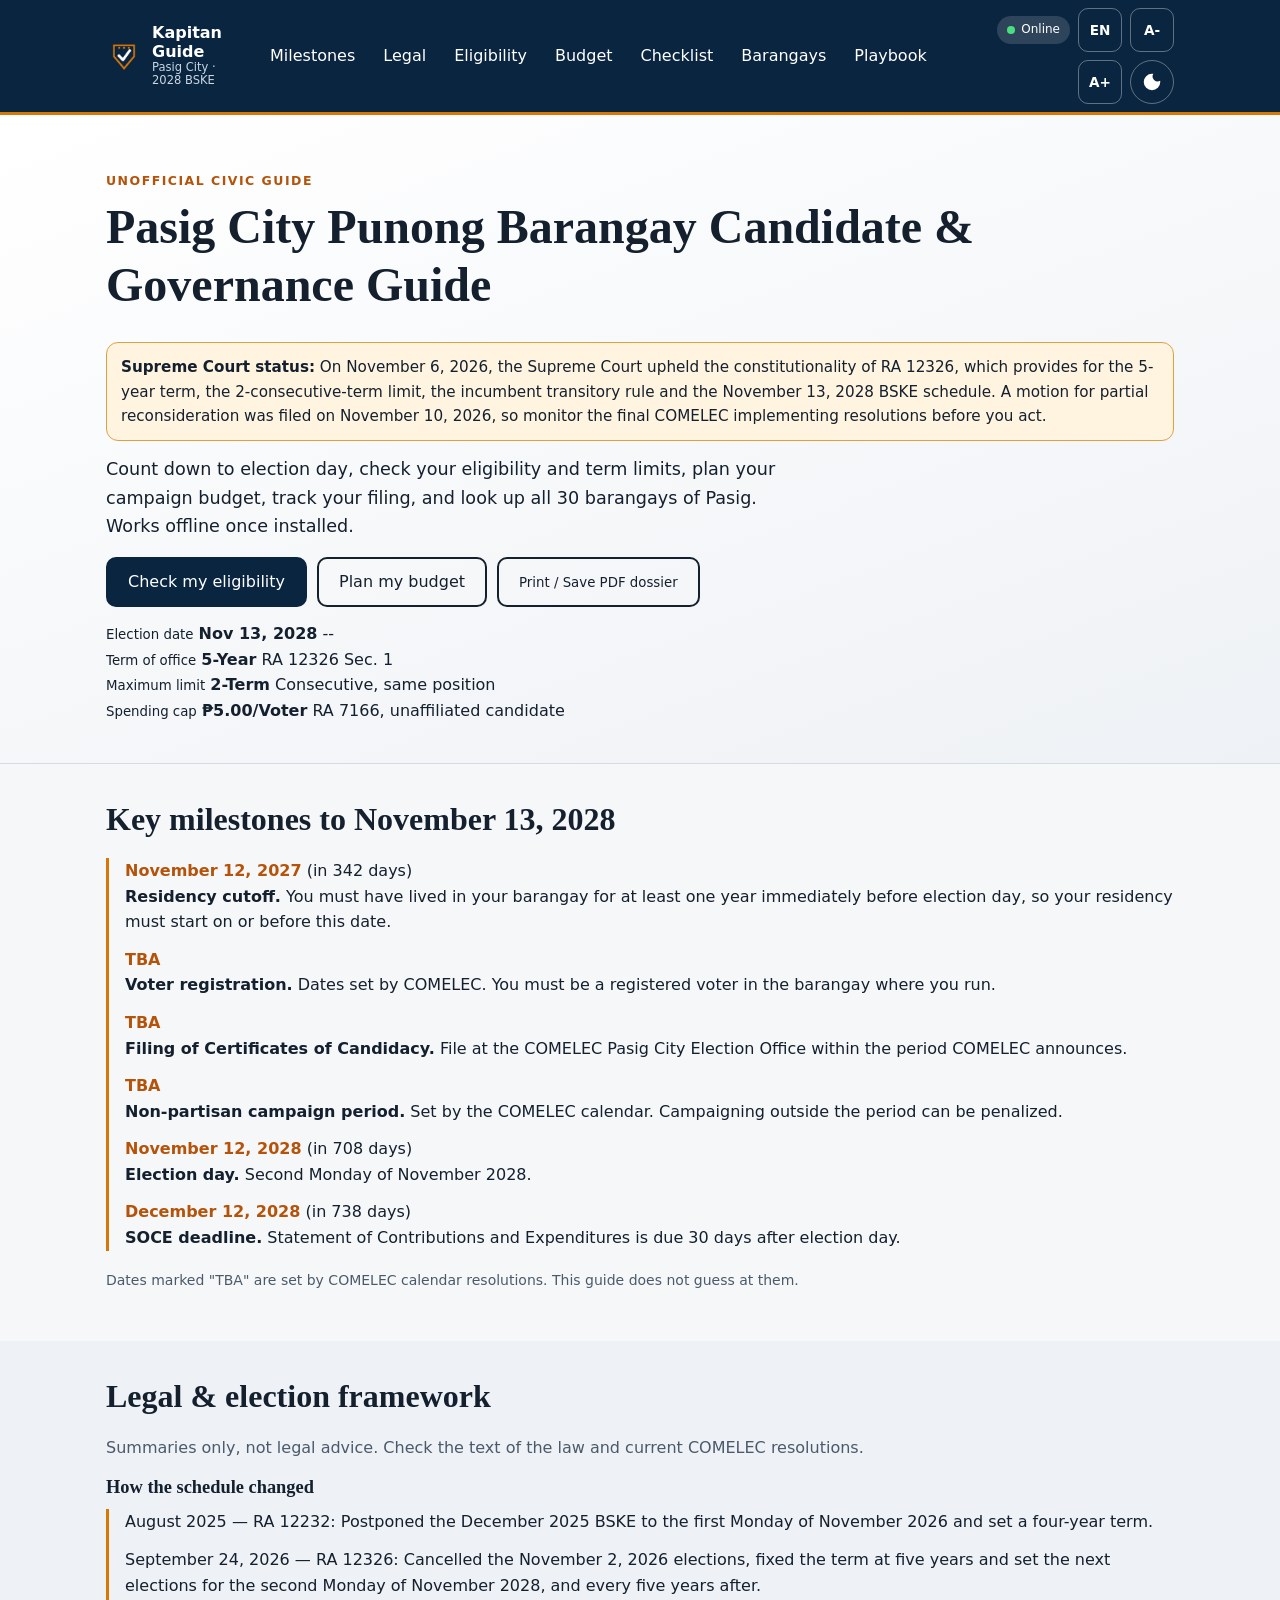
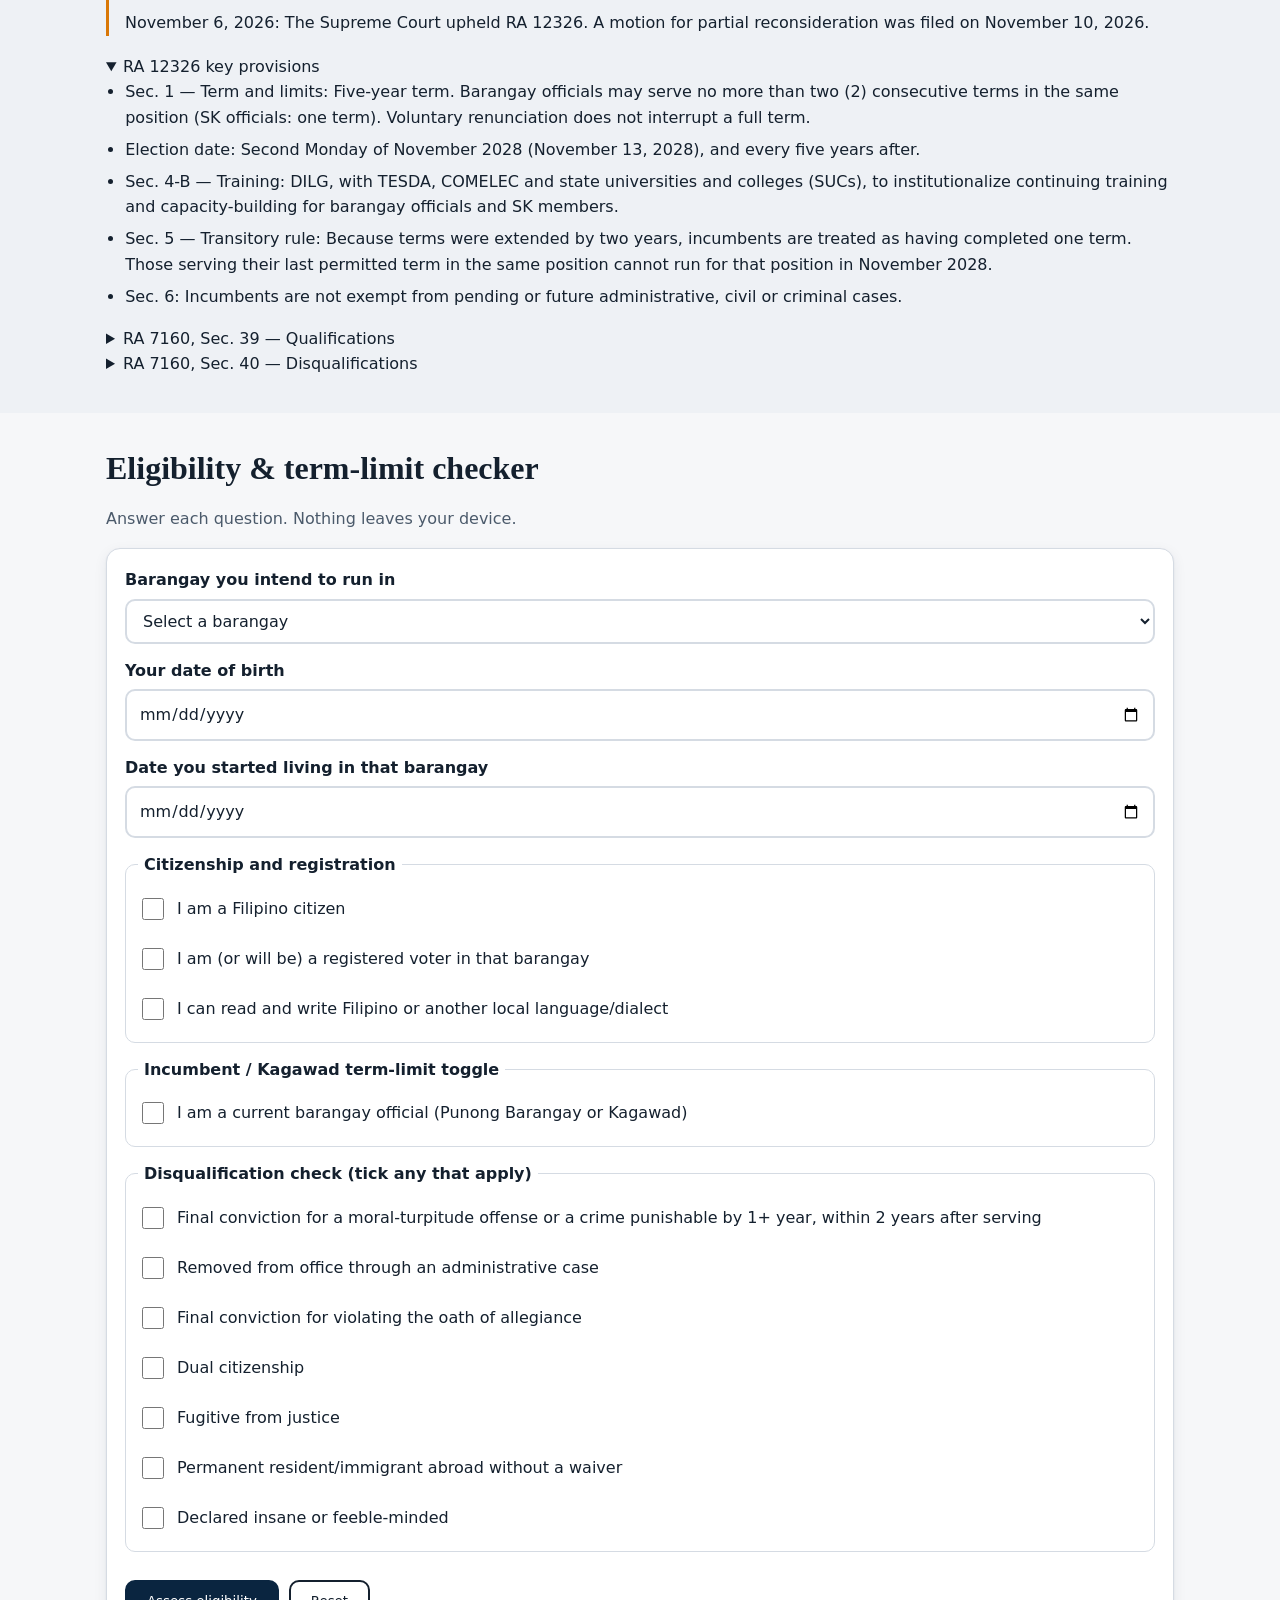
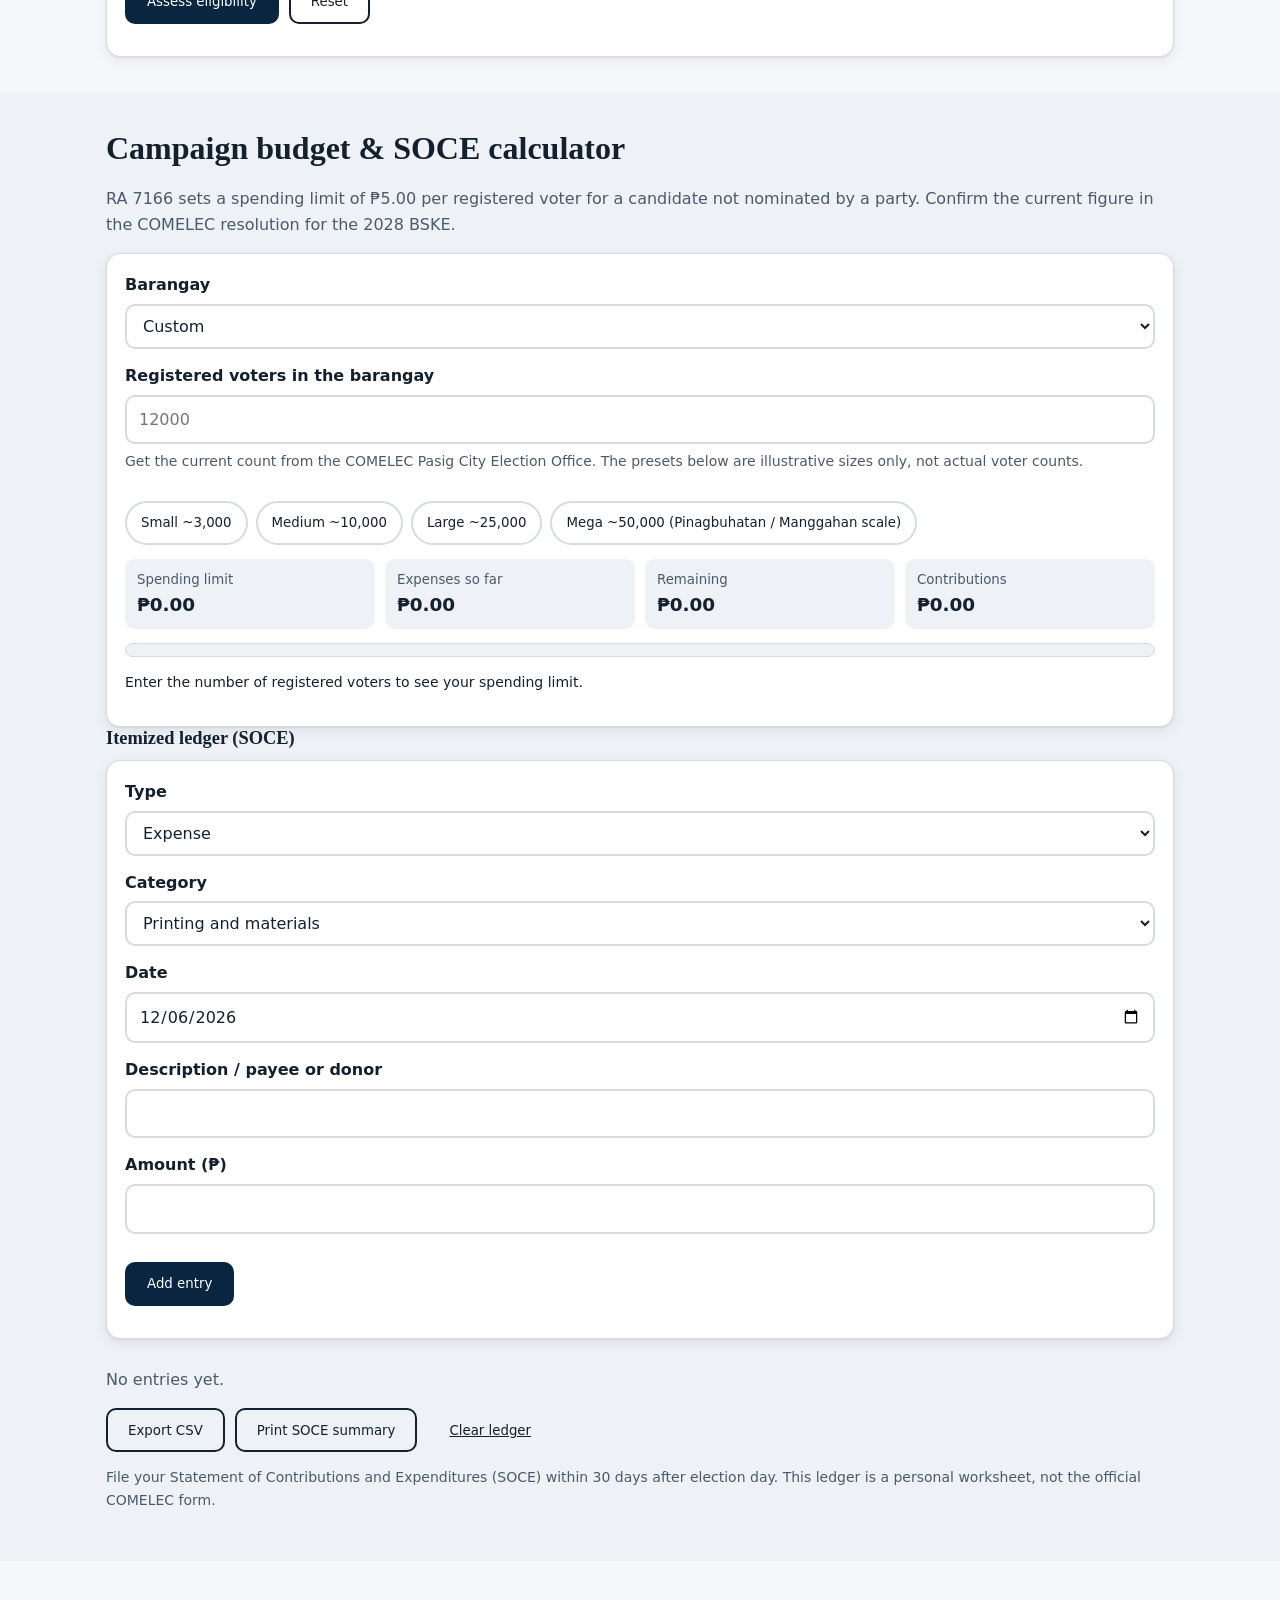
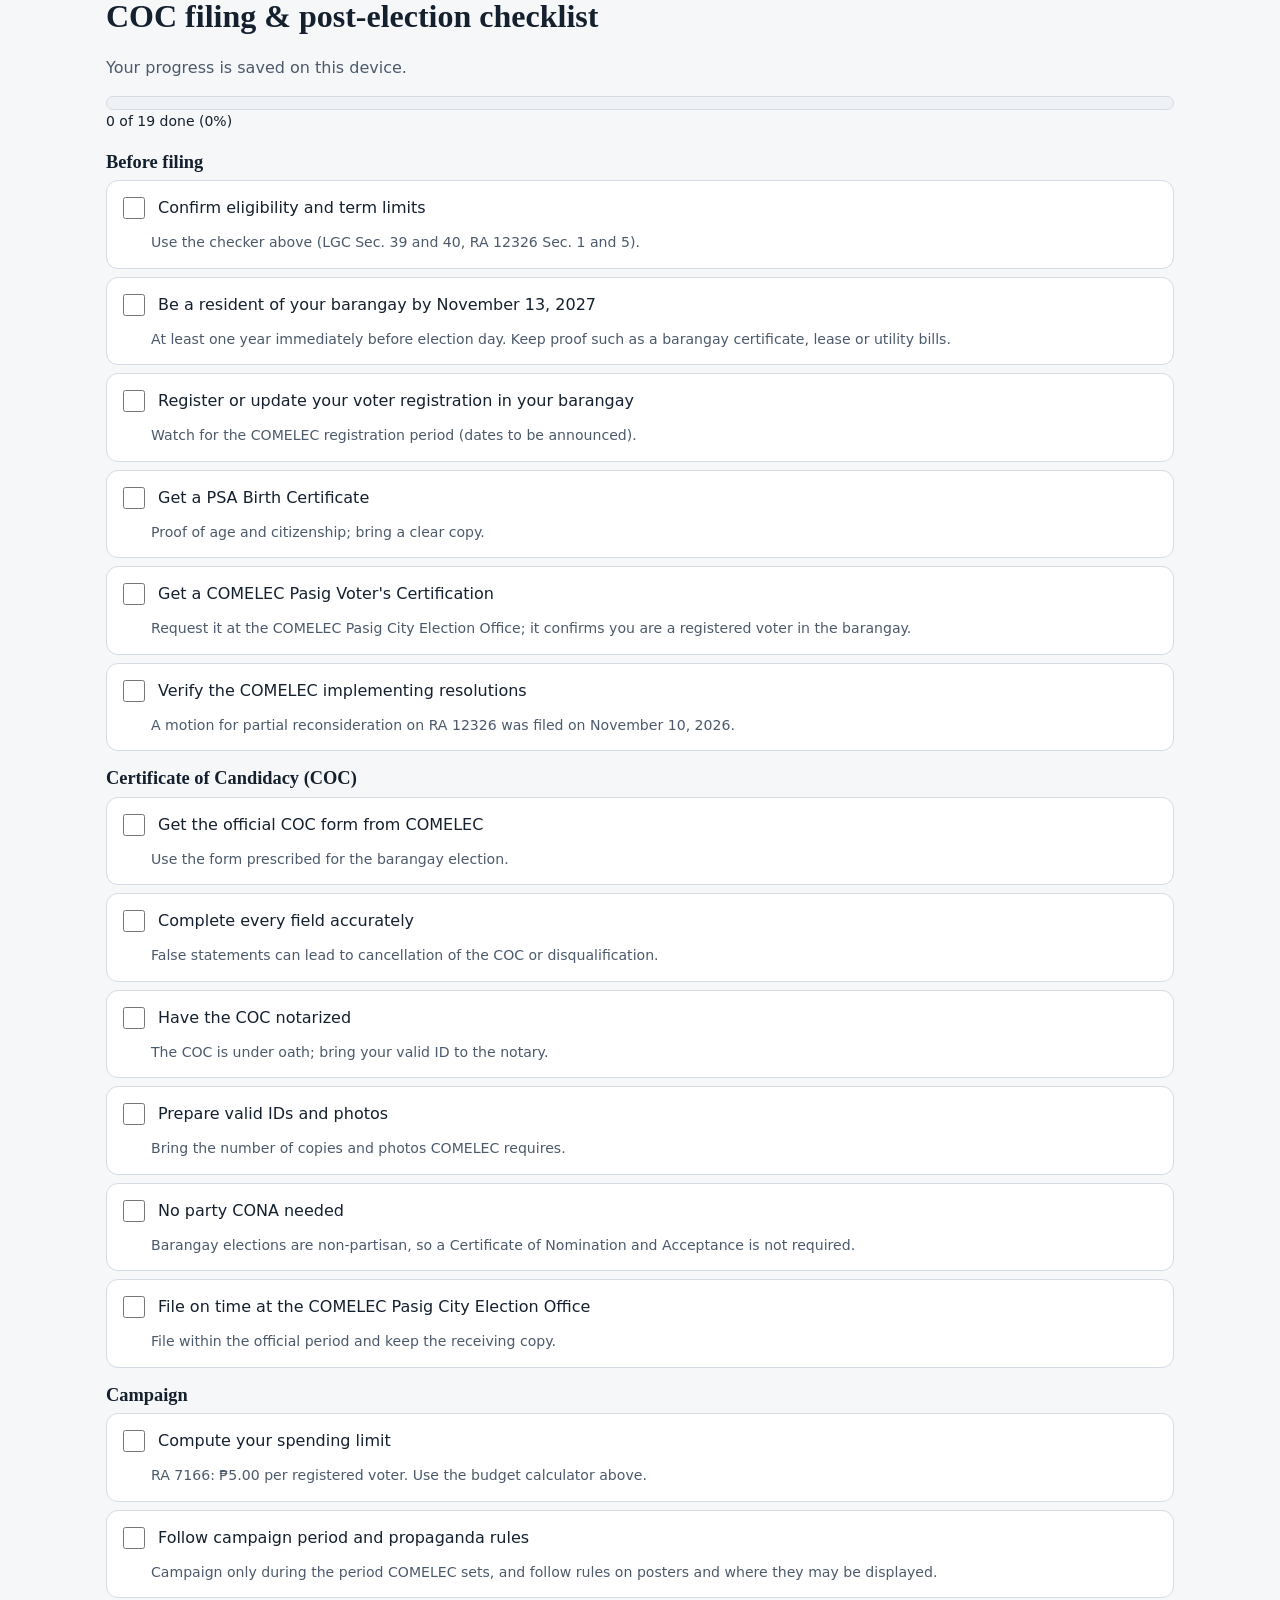
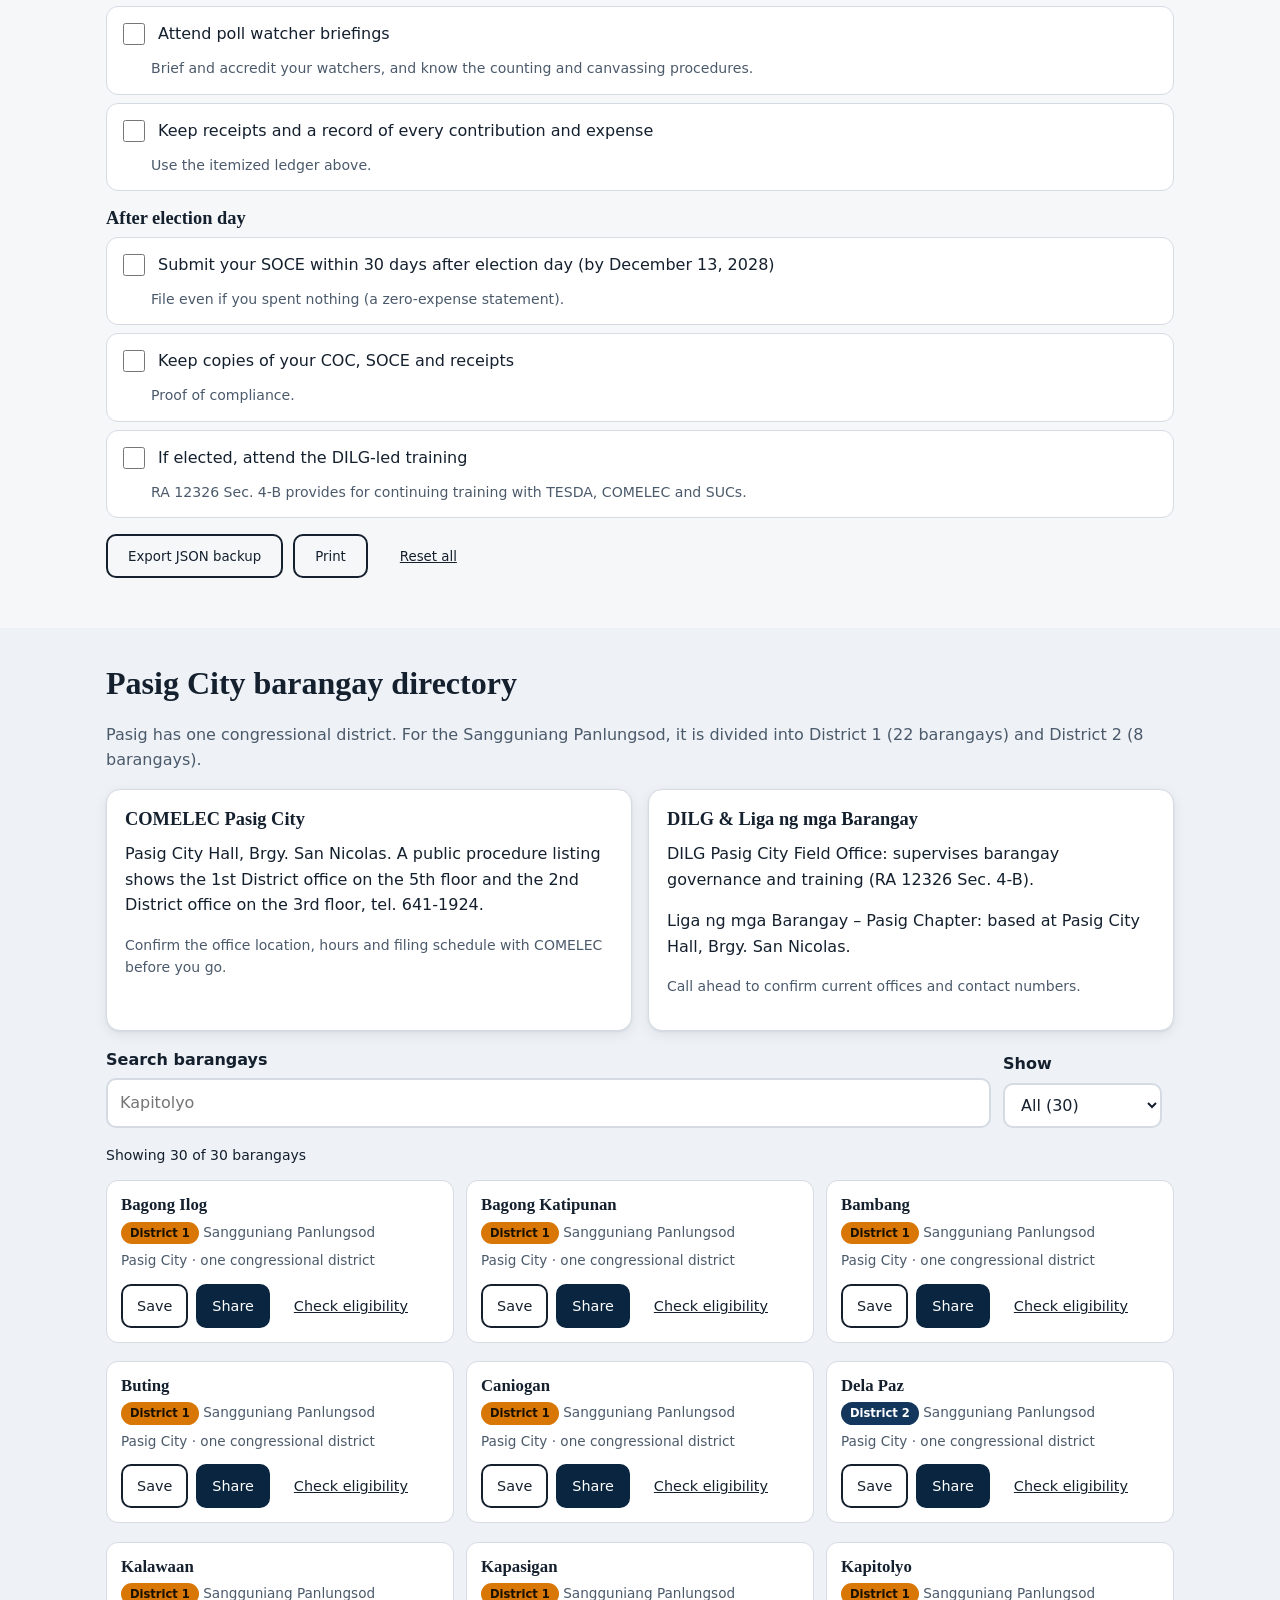
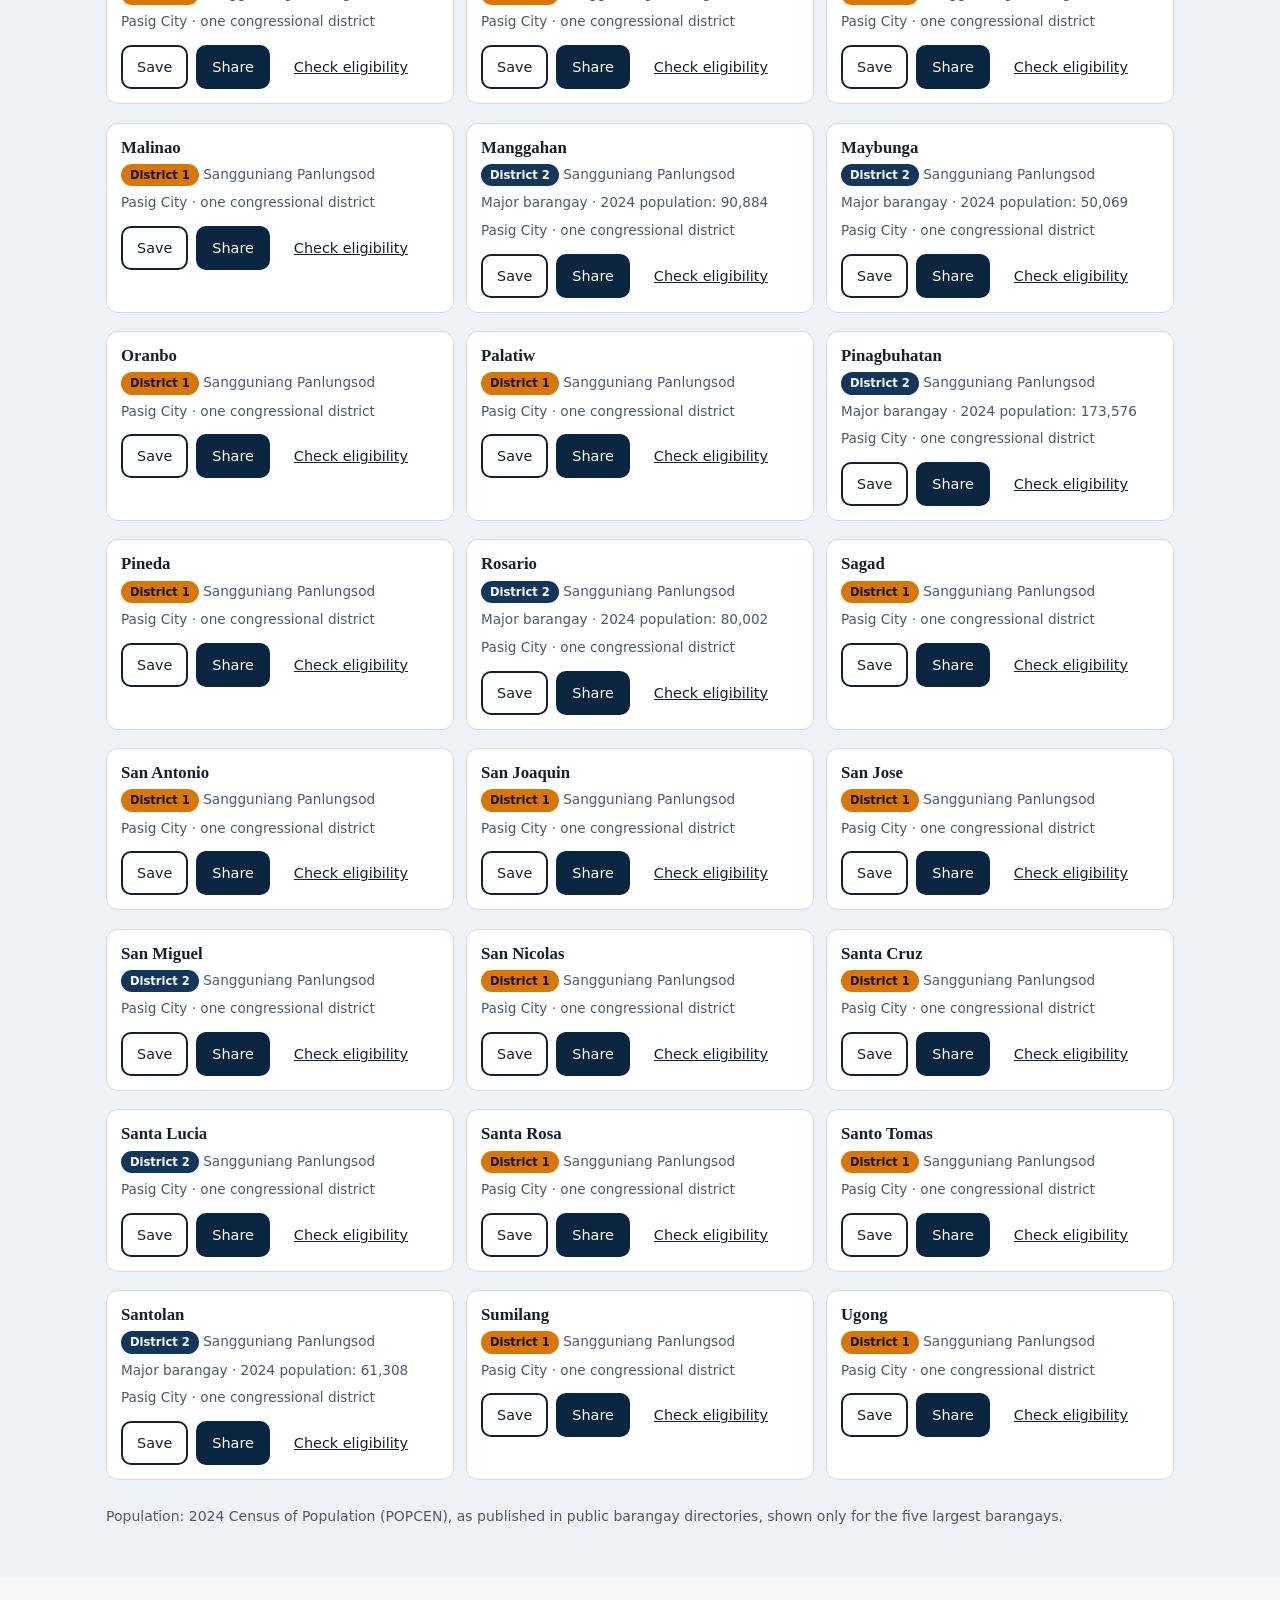
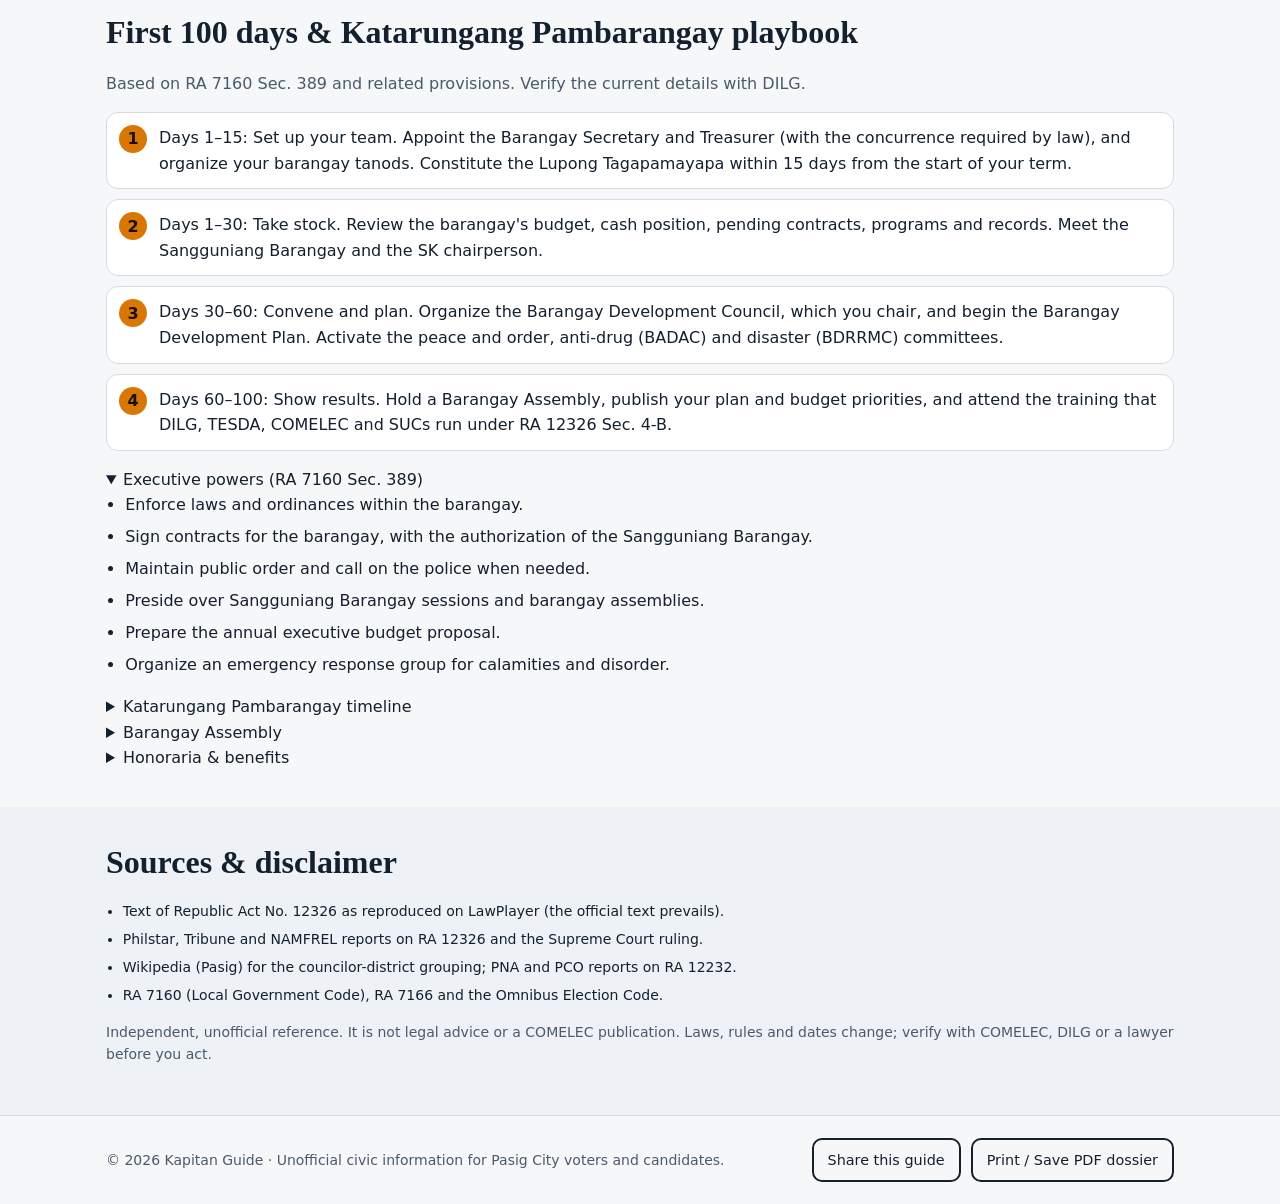
==== commit 9167a3c5: "Add files via upload" ====
--- a/index.html
+++ b/index.html
@@ -37,8 +37,7 @@
 <link rel="stylesheet" href="./css/styles.css">
 <script>
   try {
-    var t = localStorage.getItem('bcg-theme');
-    if (t) t = JSON.parse(t);
+    var t = JSON.parse(localStorage.getItem('bcg-theme') || 'null');
     if (!t) t = matchMedia('(prefers-color-scheme: dark)').matches ? 'dark' : 'light';
     document.documentElement.setAttribute('data-theme', t);
     var fs = JSON.parse(localStorage.getItem('bcg-fs') || '100');
@@ -56,12 +55,12 @@
 
 <header class="site-header" role="banner">
   <div class="header-inner">
-    <a class="brand" href="#home" aria-label="Kapitan Guide, home">
+    <a class="brand" href="#home" aria-label="Kapitan Guide" data-i18n-aria="brandAria">
       <img src="./icons/icon-96.png" width="36" height="36" alt="" class="brand-logo">
       <span class="brand-text"><strong>Kapitan Guide</strong><small>Pasig City &middot; 2028 BSKE</small></span>
     </a>
-    <nav class="top-nav" aria-label="Primary">
-      <a href="#countdown" data-i18n="nCountdown">Countdown</a>
+    <nav class="top-nav" aria-label="Primary" data-i18n-aria="navPrimary">
+      <a href="#countdown" data-i18n="nCountdown">Milestones</a>
       <a href="#law" data-i18n="nLegal">Legal</a>
       <a href="#eligibility" data-i18n="nEligible">Eligibility</a>
       <a href="#budget" data-i18n="nBudget">Budget</a>
@@ -71,10 +70,10 @@
     </nav>
     <div class="header-actions">
       <span id="net-badge" class="net-badge online" role="status" aria-live="polite"><span class="dot" aria-hidden="true"></span><span id="net-text">Online</span></span>
-      <button type="button" id="lang-toggle" class="icon-btn txt-btn" aria-label="Switch language to Filipino" title="English / Filipino">EN</button>
-      <button type="button" id="fs-down" class="icon-btn txt-btn" aria-label="Decrease text size">A-</button>
-      <button type="button" id="fs-up" class="icon-btn txt-btn" aria-label="Increase text size">A+</button>
-      <button type="button" id="theme-toggle" class="icon-btn" aria-label="Toggle dark mode" aria-pressed="false">
+      <button type="button" id="lang-toggle" class="icon-btn txt-btn" aria-label="Switch language to Filipino">EN</button>
+      <button type="button" id="fs-down" class="icon-btn txt-btn" aria-label="Decrease text size" data-i18n-aria="fsDown">A-</button>
+      <button type="button" id="fs-up" class="icon-btn txt-btn" aria-label="Increase text size" data-i18n-aria="fsUp">A+</button>
+      <button type="button" id="theme-toggle" class="icon-btn" aria-label="Toggle dark mode" data-i18n-aria="themeAria" aria-pressed="false">
         <svg viewBox="0 0 24 24" width="22" height="22" aria-hidden="true"><path fill="currentColor" d="M12 3a9 9 0 1 0 9 9c0-.5 0-1-.1-1.4A5.5 5.5 0 0 1 13.4 3.1C13 3 12.5 3 12 3z"/></svg>
       </button>
     </div>
@@ -96,135 +95,141 @@
     <p class="eyebrow" data-i18n="eyebrow">Unofficial civic guide</p>
     <h1 data-i18n="h1">Pasig City Punong Barangay Candidate &amp; Governance Guide</h1>
     <div class="alert alert-warn" role="note">
-      <strong data-i18n="scTitle">Court status advisory:</strong>
-      <span data-i18n="scBody">Republic Act No. 12326 (signed September 24, 2026) moved the Barangay and SK Elections to the second Monday of November 2028 and set a five-year term. The Supreme Court upheld RA 12326 on November 6, 2026, but a motion for partial reconsideration was filed on November 10, 2026. Verify the final COMELEC implementing resolutions before you act.</span>
+      <strong data-i18n="scTitle">Supreme Court status:</strong>
+      <span data-i18n="scBody">On November 6, 2026, the Supreme Court upheld the constitutionality of RA 12326, which provides for the 5-year term, the 2-consecutive-term limit, the incumbent transitory rule and the November 13, 2028 BSKE schedule. A motion for partial reconsideration was filed on November 10, 2026, so monitor the final COMELEC implementing resolutions before you act.</span>
     </div>
     <p class="lead" data-i18n="lead">Count down to election day, check your eligibility and term limits, plan your campaign budget, track your filing, and look up all 30 barangays of Pasig. Works offline once installed.</p>
     <div class="cta-row">
       <a class="btn" href="#eligibility" data-i18n="ctaElig">Check my eligibility</a>
       <a class="btn btn-outline" href="#budget" data-i18n="ctaBudget">Plan my budget</a>
-    </div>
-    <dl class="stats">
-      <div><dt data-i18n="stBrgy">Barangays</dt><dd>30</dd></div>
-      <div><dt data-i18n="stDist">Councilor districts</dt><dd>22 + 8</dd></div>
-      <div><dt data-i18n="stTerm">Term (RA 12326)</dt><dd data-i18n="stTermV">5 years</dd></div>
-      <div><dt data-i18n="stElec">Election day</dt><dd>Nov 13, 2028</dd></div>
-    </dl>
+      <button type="button" class="btn btn-outline no-print" id="print-dossier" data-i18n="printDossier">Print / Save PDF dossier</button>
+    </div>
+    <div class="bento" role="group" aria-label="Key facts" data-i18n-aria="bentoAria">
+      <div class="bento-card hl">
+        <small data-i18n="bElecL">Election date</small>
+        <strong>Nov 13, 2028</strong>
+        <span class="cd-line" id="cd-line" role="timer" aria-live="off">--</span>
+      </div>
+      <div class="bento-card">
+        <small data-i18n="bTermL">Term of office</small>
+        <strong data-i18n="bTermV">5-Year</strong>
+        <span class="lbl" data-i18n="bTermS">RA 12326 Sec. 1</span>
+      </div>
+      <div class="bento-card">
+        <small data-i18n="bLimL">Maximum limit</small>
+        <strong data-i18n="bLimV">2-Term</strong>
+        <span class="lbl" data-i18n="bLimS">Consecutive, same position</span>
+      </div>
+      <div class="bento-card">
+        <small data-i18n="bCapL">Spending cap</small>
+        <strong>&#8369;5.00/<span data-i18n="bCapV">Voter</span></strong>
+        <span class="lbl" data-i18n="bCapS">RA 7166, unaffiliated candidate</span>
+      </div>
+    </div>
   </div>
 </section>
 
 <section id="countdown" class="section" aria-labelledby="cd-h">
   <div class="wrap">
-    <h2 id="cd-h" data-i18n="cdH">Countdown to November 13, 2028</h2>
-    <div class="card cd-card" aria-live="off">
-      <div class="cd-grid" id="cd-grid" role="timer" aria-label="Time remaining until November 13, 2028">
-        <div class="cd-box"><span id="cd-d">0</span><small data-i18n="days">days</small></div>
-        <div class="cd-box"><span id="cd-h2">0</span><small data-i18n="hours">hours</small></div>
-        <div class="cd-box"><span id="cd-m">0</span><small data-i18n="mins">minutes</small></div>
-        <div class="cd-box"><span id="cd-s">0</span><small data-i18n="secs">seconds</small></div>
-      </div>
-      <p class="small muted" id="cd-note">Counting to 12:00 AM, November 13, 2028 (Philippine time).</p>
-    </div>
-    <h3 data-i18n="msH">Key milestones</h3>
+    <h2 id="cd-h" data-i18n="cdH">Key milestones to November 13, 2028</h2>
     <ol class="timeline" id="ms-list"></ol>
-    <p class="small muted">Dates marked "TBA" are set by COMELEC calendar resolutions that have not been published here. This guide does not guess at them.</p>
+    <p class="small muted" data-i18n="msNote">Dates marked "TBA" are set by COMELEC calendar resolutions. This guide does not guess at them.</p>
   </div>
 </section>
 
 <section id="law" class="section alt" aria-labelledby="law-h">
   <div class="wrap">
     <h2 id="law-h" data-i18n="lawH">Legal &amp; election framework</h2>
-    <p class="muted">Summaries only, not legal advice. Check the text of the law and current COMELEC resolutions.</p>
-    <h3>How the schedule changed</h3>
+    <p class="muted" data-i18n="lawSub">Summaries only, not legal advice. Check the text of the law and current COMELEC resolutions.</p>
+    <h3 data-i18n="schedH">How the schedule changed</h3>
     <ol class="timeline">
-      <li><strong>August 2025 &mdash; RA 12232:</strong> Postponed the December 2025 BSKE to the first Monday of November 2026 and set a four-year term.</li>
-      <li><strong>September 24, 2026 &mdash; RA 12326:</strong> Cancelled the November 2, 2026 elections, fixed the term at five years and set the next elections for the second Monday of November 2028, and every five years after.</li>
-      <li><strong>November 6, 2026:</strong> The Supreme Court upheld RA 12326. A motion for partial reconsideration was filed on November 10, 2026.</li>
+      <li data-i18n="sched1"><strong>August 2025 &mdash; RA 12232:</strong> Postponed the December 2025 BSKE to the first Monday of November 2026 and set a four-year term.</li>
+      <li data-i18n="sched2"><strong>September 24, 2026 &mdash; RA 12326:</strong> Cancelled the November 2, 2026 elections, fixed the term at five years and set the next elections for the second Monday of November 2028, and every five years after.</li>
+      <li data-i18n="sched3"><strong>November 6, 2026:</strong> The Supreme Court upheld RA 12326. A motion for partial reconsideration was filed on November 10, 2026.</li>
     </ol>
-    <div class="grid two">
-      <article class="card">
-        <h3>RA 12326 key provisions</h3>
-        <ul>
-          <li><strong>Sec. 1 &mdash; Term and limits:</strong> Five-year term. Barangay officials may serve no more than <strong>two (2) consecutive terms</strong> in the same position (SK officials: one term). Voluntary renunciation does not interrupt a full term.</li>
-          <li><strong>Election date:</strong> Second Monday of November 2028 (November 13, 2028).</li>
-          <li><strong>Sec. 4-B &mdash; Training:</strong> DILG, with TESDA, COMELEC and state universities and colleges (SUCs), to institutionalize continuing training and capacity-building for barangay officials and SK members.</li>
-          <li><strong>Sec. 5 &mdash; Transitory rule:</strong> Because terms were extended by two years, incumbents are treated as having completed one term. Those serving their last permitted term in the same position cannot run for that position in November 2028.</li>
-          <li><strong>Sec. 6:</strong> Incumbents are not exempt from pending or future administrative, civil or criminal cases.</li>
-        </ul>
-      </article>
-      <article class="card">
-        <h3>RA 7160, Sec. 39 &mdash; Qualifications</h3>
-        <ul class="ticks">
-          <li>Citizen of the Philippines.</li>
-          <li>Registered voter in the barangay where you will run.</li>
-          <li>Resident of that barangay for at least one (1) year immediately before election day (cutoff: <strong>November 13, 2027</strong>).</li>
-          <li>Able to read and write Filipino or any other local language or dialect.</li>
-          <li>At least 18 years old on election day.</li>
-        </ul>
-      </article>
-      <article class="card">
-        <h3>RA 7160, Sec. 40 &mdash; Disqualifications</h3>
-        <ul class="cross">
-          <li>Final sentence for a moral-turpitude offense, or one punishable by 1+ year imprisonment, within two years after serving.</li>
-          <li>Removed from office through an administrative case.</li>
-          <li>Final conviction for violating the oath of allegiance.</li>
-          <li>Dual citizenship.</li>
-          <li>Fugitive from justice.</li>
-          <li>Permanent resident or immigrant abroad, without the required waiver.</li>
-          <li>Insane or feeble-minded.</li>
-        </ul>
-        <p class="small muted">The Omnibus Election Code adds other grounds. Barangay elections are non-partisan.</p>
-      </article>
-    </div>
+
+    <details class="acc" open>
+      <summary data-i18n="accRA">RA 12326 key provisions</summary>
+      <div class="acc-body"><ul>
+        <li data-i18n="ra1"><strong>Sec. 1 &mdash; Term and limits:</strong> Five-year term. Barangay officials may serve no more than <strong>two (2) consecutive terms</strong> in the same position (SK officials: one term). Voluntary renunciation does not interrupt a full term.</li>
+        <li data-i18n="ra2"><strong>Election date:</strong> Second Monday of November 2028 (November 13, 2028), and every five years after.</li>
+        <li data-i18n="ra3"><strong>Sec. 4-B &mdash; Training:</strong> DILG, with TESDA, COMELEC and state universities and colleges (SUCs), to institutionalize continuing training and capacity-building for barangay officials and SK members.</li>
+        <li data-i18n="ra4"><strong>Sec. 5 &mdash; Transitory rule:</strong> Because terms were extended by two years, incumbents are treated as having completed one term. Those serving their last permitted term in the same position cannot run for that position in November 2028.</li>
+        <li data-i18n="ra5"><strong>Sec. 6:</strong> Incumbents are not exempt from pending or future administrative, civil or criminal cases.</li>
+      </ul></div>
+    </details>
+    <details class="acc">
+      <summary data-i18n="accS39">RA 7160, Sec. 39 &mdash; Qualifications</summary>
+      <div class="acc-body"><ul class="ticks">
+        <li data-i18n="q1">Citizen of the Philippines.</li>
+        <li data-i18n="q2">Registered voter in the barangay where you will run.</li>
+        <li data-i18n="q3">Resident of that barangay for at least one (1) year immediately before election day (cutoff: <strong>November 13, 2027</strong>).</li>
+        <li data-i18n="q4">Able to read and write Filipino or any other local language or dialect.</li>
+        <li data-i18n="q5">At least 18 years old on election day.</li>
+      </ul></div>
+    </details>
+    <details class="acc">
+      <summary data-i18n="accS40">RA 7160, Sec. 40 &mdash; Disqualifications</summary>
+      <div class="acc-body"><ul class="cross">
+        <li data-i18n="d1">Final sentence for a moral-turpitude offense, or one punishable by 1+ year imprisonment, within two years after serving.</li>
+        <li data-i18n="d2">Removed from office through an administrative case.</li>
+        <li data-i18n="d3">Final conviction for violating the oath of allegiance.</li>
+        <li data-i18n="d4">Dual citizenship.</li>
+        <li data-i18n="d5">Fugitive from justice.</li>
+        <li data-i18n="d6">Permanent resident or immigrant abroad, without the required waiver.</li>
+        <li data-i18n="d7">Insane or feeble-minded.</li>
+      </ul>
+      <p class="small muted" data-i18n="dNote">The Omnibus Election Code adds other grounds. Barangay elections are non-partisan.</p></div>
+    </details>
   </div>
 </section>
 
 <section id="eligibility" class="section" aria-labelledby="el-h">
   <div class="wrap">
     <h2 id="el-h" data-i18n="elH">Eligibility &amp; term-limit checker</h2>
-    <p class="muted">Answer each question. Nothing leaves your device.</p>
+    <p class="muted" data-i18n="elSub">Answer each question. Nothing leaves your device.</p>
     <form id="el-form" class="card form" novalidate>
       <div class="field">
-        <label for="el-barangay">Barangay you intend to run in</label>
-        <select id="el-barangay" required><option value="">Select a barangay</option></select>
-      </div>
-      <div class="field">
-        <label for="el-dob">Your date of birth</label>
+        <label for="el-barangay" data-i18n="elBrgy">Barangay you intend to run in</label>
+        <select id="el-barangay" required><option value="" data-i18n="elSelect">Select a barangay</option></select>
+      </div>
+      <div class="field">
+        <label for="el-dob" data-i18n="elDob">Your date of birth</label>
         <input type="date" id="el-dob" required>
       </div>
       <div class="field">
-        <label for="el-since">Date you started living in that barangay</label>
+        <label for="el-since" data-i18n="elSince">Date you started living in that barangay</label>
         <input type="date" id="el-since" required>
       </div>
       <fieldset class="field">
-        <legend>Citizenship and registration</legend>
-        <label class="check"><input type="checkbox" id="el-citizen"> <span>I am a Filipino citizen</span></label>
-        <label class="check"><input type="checkbox" id="el-voter"> <span>I am (or will be) a registered voter in that barangay</span></label>
-        <label class="check"><input type="checkbox" id="el-literate"> <span>I can read and write Filipino or another local language/dialect</span></label>
+        <legend data-i18n="elLegend1">Citizenship and registration</legend>
+        <label class="check"><input type="checkbox" id="el-citizen"> <span data-i18n="elCit">I am a Filipino citizen</span></label>
+        <label class="check"><input type="checkbox" id="el-voter"> <span data-i18n="elVot">I am (or will be) a registered voter in that barangay</span></label>
+        <label class="check"><input type="checkbox" id="el-literate"> <span data-i18n="elLit">I can read and write Filipino or another local language/dialect</span></label>
       </fieldset>
       <fieldset class="field">
-        <legend>Incumbent / Kagawad term-limit toggle</legend>
-        <label class="check"><input type="checkbox" id="el-incumbent"> <span>I am a current barangay official (Punong Barangay or Kagawad)</span></label>
+        <legend data-i18n="elLegend2">Incumbent / Kagawad term-limit toggle</legend>
+        <label class="check"><input type="checkbox" id="el-incumbent"> <span data-i18n="elInc">I am a current barangay official (Punong Barangay or Kagawad)</span></label>
         <div id="el-inc-box" hidden>
-          <label for="el-terms">Full consecutive terms you completed in the position you want to run for <span class="small muted">(before your current extended term)</span></label>
+          <label for="el-terms" data-i18n="elTerms">Full consecutive terms you completed in the position you want to run for (before your current extended term)</label>
           <select id="el-terms">
-            <option value="0">0 &mdash; I was elected for the first time in 2023</option>
+            <option value="0" data-i18n="elT0">0 - first elected in 2023</option>
             <option value="1">1</option>
             <option value="2">2</option>
-            <option value="3">3 or more</option>
+            <option value="3" data-i18n="elT3">3 or more</option>
           </select>
-          <p class="small muted">Under RA 12326 Sec. 5, your current extended term counts as a completed term, and the limit is two consecutive terms in the same position. Terms in a different position (for example Kagawad then Punong Barangay) are counted separately.</p>
+          <p class="small muted" data-i18n="elIncNote">Under RA 12326 Sec. 5, your current extended term counts as a completed term, and the limit is two consecutive terms in the same position. Terms in a different position (for example Kagawad then Punong Barangay) are counted separately.</p>
         </div>
       </fieldset>
       <fieldset class="field">
-        <legend>Disqualification check (tick any that apply)</legend>
-        <label class="check"><input type="checkbox" class="el-dq" value="Final conviction for a moral-turpitude offense or a crime punishable by 1+ year, within 2 years after serving"> <span>Final conviction for a moral-turpitude offense or a crime punishable by 1+ year, within 2 years after serving</span></label>
-        <label class="check"><input type="checkbox" class="el-dq" value="Removed from office through an administrative case"> <span>Removed from office through an administrative case</span></label>
-        <label class="check"><input type="checkbox" class="el-dq" value="Final conviction for violating the oath of allegiance"> <span>Final conviction for violating the oath of allegiance</span></label>
-        <label class="check"><input type="checkbox" class="el-dq" value="Dual citizenship"> <span>Dual citizenship</span></label>
-        <label class="check"><input type="checkbox" class="el-dq" value="Fugitive from justice"> <span>Fugitive from justice</span></label>
-        <label class="check"><input type="checkbox" class="el-dq" value="Permanent resident or immigrant abroad without a waiver"> <span>Permanent resident/immigrant abroad without a waiver</span></label>
-        <label class="check"><input type="checkbox" class="el-dq" value="Declared insane or feeble-minded"> <span>Declared insane or feeble-minded</span></label>
+        <legend data-i18n="elLegend3">Disqualification check (tick any that apply)</legend>
+        <label class="check"><input type="checkbox" class="el-dq" data-k="dq1"> <span data-i18n="dq1">Final conviction for a moral-turpitude offense or a crime punishable by 1+ year, within 2 years after serving</span></label>
+        <label class="check"><input type="checkbox" class="el-dq" data-k="dq2"> <span data-i18n="dq2">Removed from office through an administrative case</span></label>
+        <label class="check"><input type="checkbox" class="el-dq" data-k="dq3"> <span data-i18n="dq3">Final conviction for violating the oath of allegiance</span></label>
+        <label class="check"><input type="checkbox" class="el-dq" data-k="dq4"> <span data-i18n="dq4">Dual citizenship</span></label>
+        <label class="check"><input type="checkbox" class="el-dq" data-k="dq5"> <span data-i18n="dq5">Fugitive from justice</span></label>
+        <label class="check"><input type="checkbox" class="el-dq" data-k="dq6"> <span data-i18n="dq6">Permanent resident/immigrant abroad without a waiver</span></label>
+        <label class="check"><input type="checkbox" class="el-dq" data-k="dq7"> <span data-i18n="dq7">Declared insane or feeble-minded</span></label>
       </fieldset>
       <div class="btn-row">
         <button type="submit" class="btn" data-i18n="assess">Assess eligibility</button>
@@ -238,71 +243,80 @@
 <section id="budget" class="section alt" aria-labelledby="bg-h">
   <div class="wrap">
     <h2 id="bg-h" data-i18n="bgH">Campaign budget &amp; SOCE calculator</h2>
-    <p class="muted">RA 7166 sets a spending limit of <strong>&#8369;5.00 per registered voter</strong> for a candidate not nominated by a party. Confirm the current figure in the COMELEC resolution for the 2028 BSKE.</p>
+    <p class="muted" data-i18n="bgSub">RA 7166 sets a spending limit of <strong>&#8369;5.00 per registered voter</strong> for a candidate not nominated by a party. Confirm the current figure in the COMELEC resolution for the 2028 BSKE.</p>
     <div class="card form">
       <div class="field">
-        <label for="calc-brgy">Barangay</label>
-        <select id="calc-brgy"><option value="">Custom</option></select>
-      </div>
-      <div class="field">
-        <label for="calc-voters">Registered voters in the barangay</label>
-        <input type="number" id="calc-voters" min="0" step="1" inputmode="numeric" placeholder="e.g. 12000">
-        <p class="small muted">Get the current count from the COMELEC Pasig City Election Office. Presets below are illustrative sizes only, not actual voter counts.</p>
-      </div>
-      <div class="chip-row" role="group" aria-label="Voter count presets">
-        <button type="button" class="chip" data-voters="3000">Small ~3,000</button>
-        <button type="button" class="chip" data-voters="10000">Medium ~10,000</button>
-        <button type="button" class="chip" data-voters="25000">Large ~25,000</button>
-        <button type="button" class="chip" data-voters="50000">Mega ~50,000 (e.g. Pinagbuhatan, Manggahan scale)</button>
+        <label for="calc-brgy" data-i18n="bgBrgy">Barangay</label>
+        <select id="calc-brgy"><option value="" data-i18n="bgCustom">Custom</option></select>
+      </div>
+      <div class="field">
+        <label for="calc-voters" data-i18n="bgVoters">Registered voters in the barangay</label>
+        <input type="number" id="calc-voters" min="0" step="1" inputmode="numeric" placeholder="12000">
+        <p class="small muted" data-i18n="bgVotersNote">Get the current count from the COMELEC Pasig City Election Office. The presets below are illustrative sizes only, not actual voter counts.</p>
+      </div>
+      <div class="chip-row" role="group" aria-label="Voter count presets" data-i18n-aria="presetAria">
+        <button type="button" class="chip" data-voters="3000" data-i18n="pSmall">Small ~3,000</button>
+        <button type="button" class="chip" data-voters="10000" data-i18n="pMed">Medium ~10,000</button>
+        <button type="button" class="chip" data-voters="25000" data-i18n="pLarge">Large ~25,000</button>
+        <button type="button" class="chip" data-voters="50000" data-i18n="pMega">Mega ~50,000 (Pinagbuhatan / Manggahan scale)</button>
       </div>
       <div class="budget-sum" aria-live="polite">
-        <div><small>Spending limit</small><strong id="b-limit">&#8369;0.00</strong></div>
-        <div><small>Expenses so far</small><strong id="b-spent">&#8369;0.00</strong></div>
-        <div><small>Remaining</small><strong id="b-left">&#8369;0.00</strong></div>
-        <div><small>Contributions</small><strong id="b-contrib">&#8369;0.00</strong></div>
-      </div>
-      <div class="progress" role="progressbar" aria-valuemin="0" aria-valuemax="100" aria-valuenow="0" aria-label="Share of spending limit used" id="b-bar"><span id="b-fill"></span></div>
+        <div><small data-i18n="sLimit">Spending limit</small><strong id="b-limit">&#8369;0.00</strong></div>
+        <div><small data-i18n="sSpent">Expenses so far</small><strong id="b-spent">&#8369;0.00</strong></div>
+        <div><small data-i18n="sLeft">Remaining</small><strong id="b-left">&#8369;0.00</strong></div>
+        <div><small data-i18n="sContrib">Contributions</small><strong id="b-contrib">&#8369;0.00</strong></div>
+      </div>
+      <div class="progress" role="progressbar" aria-valuemin="0" aria-valuemax="100" aria-valuenow="0" aria-label="Share of spending limit used" data-i18n-aria="bAria" id="b-bar"><span id="b-fill"></span></div>
       <p class="small" id="b-msg" role="status"></p>
     </div>
 
-    <h3>Itemized ledger (SOCE)</h3>
+    <h3 data-i18n="ledgerH">Itemized ledger (SOCE)</h3>
     <form id="tx-form" class="card form" novalidate>
-      <div class="field"><label for="tx-type">Type</label>
-        <select id="tx-type"><option value="expense">Expense</option><option value="contribution">Contribution received</option></select></div>
-      <div class="field"><label for="tx-date">Date</label><input type="date" id="tx-date" required></div>
-      <div class="field"><label for="tx-desc">Description / payee or donor</label><input type="text" id="tx-desc" maxlength="120" required placeholder="e.g. Tarpaulin printing, Juan Dela Cruz"></div>
-      <div class="field"><label for="tx-amt">Amount (&#8369;)</label><input type="number" id="tx-amt" min="0.01" step="0.01" inputmode="decimal" required></div>
-      <div class="btn-row"><button type="submit" class="btn">Add entry</button></div>
+      <div class="field"><label for="tx-type" data-i18n="txType">Type</label>
+        <select id="tx-type"><option value="expense" data-i18n="tExpense">Expense</option><option value="contribution" data-i18n="tContrib">Contribution received</option></select></div>
+      <div class="field"><label for="tx-cat" data-i18n="txCat">Category</label>
+        <select id="tx-cat">
+          <option value="print" data-i18n="cPrint">Printing and materials</option>
+          <option value="media" data-i18n="cMedia">Media and advertising</option>
+          <option value="events" data-i18n="cEvents">Events and venue</option>
+          <option value="transport" data-i18n="cTransport">Transport and food</option>
+          <option value="staff" data-i18n="cStaff">Staff and watchers</option>
+          <option value="other" data-i18n="cOther">Other</option>
+        </select></div>
+      <div class="field"><label for="tx-date" data-i18n="txDate">Date</label><input type="date" id="tx-date" required></div>
+      <div class="field"><label for="tx-desc" data-i18n="txDesc">Description / payee or donor</label><input type="text" id="tx-desc" maxlength="120" required></div>
+      <div class="field"><label for="tx-amt" data-i18n="txAmt">Amount (&#8369;)</label><input type="number" id="tx-amt" min="0.01" step="0.01" inputmode="decimal" required></div>
+      <div class="btn-row"><button type="submit" class="btn" data-i18n="txAdd">Add entry</button></div>
       <p id="tx-err" class="small err" role="alert" hidden></p>
     </form>
     <div class="table-wrap"><table class="tx-table" id="tx-table">
-      <caption class="sr-only">Itemized contributions and expenses</caption>
-      <thead><tr><th scope="col">Date</th><th scope="col">Type</th><th scope="col">Description</th><th scope="col" class="num">Amount</th><th scope="col" class="no-print"><span class="sr-only">Remove</span></th></tr></thead>
+      <caption class="sr-only" data-i18n="txCap">Itemized contributions and expenses</caption>
+      <thead><tr><th scope="col" data-i18n="thDate">Date</th><th scope="col" data-i18n="thType">Type</th><th scope="col" data-i18n="thCat">Category</th><th scope="col" data-i18n="thDesc">Description</th><th scope="col" class="num" data-i18n="thAmt">Amount</th><th scope="col" class="no-print"><span class="sr-only" data-i18n="thRemove">Remove</span></th></tr></thead>
       <tbody id="tx-body"></tbody>
     </table></div>
-    <p id="tx-empty" class="muted">No entries yet.</p>
+    <p id="tx-empty" class="muted" data-i18n="txEmpty">No entries yet.</p>
     <div class="btn-row no-print">
-      <button type="button" class="btn btn-outline" id="tx-csv">Export CSV</button>
-      <button type="button" class="btn btn-outline" id="tx-print">Print SOCE summary</button>
-      <button type="button" class="btn btn-ghost" id="tx-clear">Clear ledger</button>
-    </div>
-    <p class="small muted">File your Statement of Contributions and Expenditures (SOCE) within <strong>30 days after election day</strong>. This ledger is a personal worksheet, not the official COMELEC form.</p>
+      <button type="button" class="btn btn-outline" id="tx-csv" data-i18n="txCsv">Export CSV</button>
+      <button type="button" class="btn btn-outline" id="tx-print" data-i18n="txPrint">Print SOCE summary</button>
+      <button type="button" class="btn btn-ghost" id="tx-clear" data-i18n="txClear">Clear ledger</button>
+    </div>
+    <p class="small muted" data-i18n="soceNote">File your Statement of Contributions and Expenditures (SOCE) within <strong>30 days after election day</strong>. This ledger is a personal worksheet, not the official COMELEC form.</p>
   </div>
 </section>
 
 <section id="checklist" class="section" aria-labelledby="ck-h">
   <div class="wrap">
     <h2 id="ck-h" data-i18n="ckH">COC filing &amp; post-election checklist</h2>
-    <p class="muted">Your progress is saved on this device.</p>
+    <p class="muted" data-i18n="ckSub">Your progress is saved on this device.</p>
     <div class="progress-wrap">
-      <div class="progress" role="progressbar" aria-valuemin="0" aria-valuemax="100" aria-valuenow="0" aria-label="Checklist progress" id="ck-bar"><span id="ck-fill"></span></div>
-      <p id="ck-label" class="small">0 of 0 done</p>
+      <div class="progress" role="progressbar" aria-valuemin="0" aria-valuemax="100" aria-valuenow="0" aria-label="Checklist progress" data-i18n-aria="ckAria" id="ck-bar"><span id="ck-fill"></span></div>
+      <p id="ck-label" class="small"></p>
     </div>
     <div id="ck-list"></div>
     <div class="btn-row no-print">
-      <button type="button" class="btn btn-outline" id="ck-json">Export JSON backup</button>
-      <button type="button" class="btn btn-outline" id="ck-print">Print</button>
-      <button type="button" class="btn btn-ghost" id="ck-reset">Reset all</button>
+      <button type="button" class="btn btn-outline" id="ck-json" data-i18n="ckJson">Export JSON backup</button>
+      <button type="button" class="btn btn-outline" id="ck-print" data-i18n="ckPrint">Print</button>
+      <button type="button" class="btn btn-ghost" id="ck-reset" data-i18n="ckReset">Reset all</button>
     </div>
   </div>
 </section>
@@ -310,111 +324,133 @@
 <section id="directory" class="section alt" aria-labelledby="dir-h">
   <div class="wrap">
     <h2 id="dir-h" data-i18n="dirH">Pasig City barangay directory</h2>
-    <p class="muted">Pasig has <strong>one congressional district</strong>. For the Sangguniang Panlungsod, it is divided into <strong>District 1 (22 barangays)</strong> and <strong>District 2 (8 barangays)</strong>.</p>
+    <p class="muted" data-i18n="dirSub">Pasig has <strong>one congressional district</strong>. For the Sangguniang Panlungsod, it is divided into <strong>District 1 (22 barangays)</strong> and <strong>District 2 (8 barangays)</strong>.</p>
     <div class="grid two">
-      <article class="card"><h3>COMELEC Pasig City</h3>
-        <p>Pasig City Hall, Brgy. San Nicolas. A public procedure listing shows the 1st District office on the 5th floor and the 2nd District office on the 3rd floor, tel. 641-1924.</p>
-        <p class="small muted">Confirm the office location, hours and filing schedule with COMELEC before you go.</p></article>
-      <article class="card"><h3>DILG &amp; Liga ng mga Barangay</h3>
-        <p><strong>DILG Pasig City Field Office:</strong> supervises barangay governance and training (RA 12326 Sec. 4-B).</p>
-        <p><strong>Liga ng mga Barangay &ndash; Pasig Chapter:</strong> based at Pasig City Hall, Brgy. San Nicolas.</p>
-        <p class="small muted">Call ahead to confirm current offices and contact numbers.</p></article>
+      <article class="card"><h3 data-i18n="comH">COMELEC Pasig City</h3>
+        <p data-i18n="comP1">Pasig City Hall, Brgy. San Nicolas. A public procedure listing shows the 1st District office on the 5th floor and the 2nd District office on the 3rd floor, tel. 641-1924.</p>
+        <p class="small muted" data-i18n="comP2">Confirm the office location, hours and filing schedule with COMELEC before you go.</p></article>
+      <article class="card"><h3 data-i18n="dilgH">DILG &amp; Liga ng mga Barangay</h3>
+        <p data-i18n="dilgP1"><strong>DILG Pasig City Field Office:</strong> supervises barangay governance and training (RA 12326 Sec. 4-B).</p>
+        <p data-i18n="dilgP2"><strong>Liga ng mga Barangay &ndash; Pasig Chapter:</strong> based at Pasig City Hall, Brgy. San Nicolas.</p>
+        <p class="small muted" data-i18n="dilgP3">Call ahead to confirm current offices and contact numbers.</p></article>
     </div>
     <div class="toolbar">
-      <div class="field grow">
-        <label for="dir-search">Search barangays</label>
-        <input type="search" id="dir-search" placeholder="Type a name, e.g. Kapitolyo" autocomplete="off">
-      </div>
-      <div class="field">
-        <label for="dir-filter">Show</label>
+      <div class="field">
+        <label for="dir-search" data-i18n="dirSearch">Search barangays</label>
+        <input type="search" id="dir-search" autocomplete="off" placeholder="Kapitolyo" data-i18n-ph="dirPh">
+      </div>
+      <div class="field">
+        <label for="dir-filter" data-i18n="dirShow">Show</label>
         <select id="dir-filter">
-          <option value="all">All (30)</option>
-          <option value="1">District 1 (22)</option>
-          <option value="2">District 2 (8)</option>
-          <option value="saved">Saved by me</option>
+          <option value="all" data-i18n="fAll">All (30)</option>
+          <option value="1" data-i18n="fD1">District 1 (22)</option>
+          <option value="2" data-i18n="fD2">District 2 (8)</option>
+          <option value="saved" data-i18n="fSaved">Saved by me</option>
         </select>
       </div>
     </div>
     <p id="dir-count" class="small" role="status" aria-live="polite"></p>
     <ul id="dir-list" class="dir-grid"></ul>
-    <p class="small muted">Population: 2024 Census of Population (POPCEN), as published in public barangay directories, shown only for the five largest barangays.</p>
+    <p class="small muted" data-i18n="dirPop">Population: 2024 Census of Population (POPCEN), as published in public barangay directories, shown only for the five largest barangays.</p>
   </div>
 </section>
 
 <section id="playbook" class="section" aria-labelledby="pb-h">
   <div class="wrap">
     <h2 id="pb-h" data-i18n="pbH">First 100 days &amp; Katarungang Pambarangay playbook</h2>
-    <p class="muted">Based on RA 7160 Sec. 389 and related provisions. Verify the current details with DILG.</p>
+    <p class="muted" data-i18n="pbSub">Based on RA 7160 Sec. 389 and related provisions. Verify the current details with DILG.</p>
     <ol class="steps">
-      <li><strong>Days 1&ndash;15: Set up your team.</strong> Appoint the Barangay Secretary and Treasurer (with the concurrence required by law), and organize your barangay tanods. Constitute the <em>Lupong Tagapamayapa</em> within 15 days from the start of your term.</li>
-      <li><strong>Days 1&ndash;30: Take stock.</strong> Review the barangay's budget, cash position, pending contracts, programs and records. Meet the Sangguniang Barangay and the SK chairperson.</li>
-      <li><strong>Days 30&ndash;60: Convene and plan.</strong> Organize the Barangay Development Council, which you chair, and begin the Barangay Development Plan. Activate the peace and order, anti-drug (BADAC) and disaster (BDRRMC) committees.</li>
-      <li><strong>Days 60&ndash;100: Show results.</strong> Hold a Barangay Assembly, publish your plan and budget priorities, and attend the training programs that DILG, TESDA, COMELEC and SUCs run under RA 12326 Sec. 4-B.</li>
+      <li data-i18n="pb1"><strong>Days 1&ndash;15: Set up your team.</strong> Appoint the Barangay Secretary and Treasurer (with the concurrence required by law), and organize your barangay tanods. Constitute the <em>Lupong Tagapamayapa</em> within 15 days from the start of your term.</li>
+      <li data-i18n="pb2"><strong>Days 1&ndash;30: Take stock.</strong> Review the barangay's budget, cash position, pending contracts, programs and records. Meet the Sangguniang Barangay and the SK chairperson.</li>
+      <li data-i18n="pb3"><strong>Days 30&ndash;60: Convene and plan.</strong> Organize the Barangay Development Council, which you chair, and begin the Barangay Development Plan. Activate the peace and order, anti-drug (BADAC) and disaster (BDRRMC) committees.</li>
+      <li data-i18n="pb4"><strong>Days 60&ndash;100: Show results.</strong> Hold a Barangay Assembly, publish your plan and budget priorities, and attend the training that DILG, TESDA, COMELEC and SUCs run under RA 12326 Sec. 4-B.</li>
     </ol>
-    <div class="grid two">
-      <article class="card"><h3>Executive powers (Sec. 389)</h3>
-        <ul>
-          <li>Enforce laws and ordinances within the barangay.</li>
-          <li>Sign contracts for the barangay, with the authorization of the Sangguniang Barangay.</li>
-          <li>Maintain public order and call on the police when needed.</li>
-          <li>Preside over Sangguniang Barangay sessions and barangay assemblies.</li>
-          <li>Prepare the annual executive budget proposal.</li>
-          <li>Organize an emergency response group for calamities and disorder.</li>
-        </ul>
-      </article>
-      <article class="card"><h3>Barangay Assembly</h3>
-        <p>The Barangay Assembly, made up of residents who are registered voters, meets <strong>at least twice a year</strong>. You call it to order and report on the barangay's finances and programs.</p>
-      </article>
-      <article class="card"><h3>Katarungang Pambarangay timeline</h3>
+    <details class="acc" open>
+      <summary data-i18n="accS389">Executive powers (RA 7160 Sec. 389)</summary>
+      <div class="acc-body"><ul>
+        <li data-i18n="e1">Enforce laws and ordinances within the barangay.</li>
+        <li data-i18n="e2">Sign contracts for the barangay, with the authorization of the Sangguniang Barangay.</li>
+        <li data-i18n="e3">Maintain public order and call on the police when needed.</li>
+        <li data-i18n="e4">Preside over Sangguniang Barangay sessions and barangay assemblies.</li>
+        <li data-i18n="e5">Prepare the annual executive budget proposal.</li>
+        <li data-i18n="e6">Organize an emergency response group for calamities and disorder.</li>
+      </ul></div>
+    </details>
+    <details class="acc">
+      <summary data-i18n="accKP">Katarungang Pambarangay timeline</summary>
+      <div class="acc-body">
         <ol>
-          <li><strong>15 days:</strong> mediation by the Punong Barangay.</li>
-          <li><strong>15 days:</strong> conciliation by the <em>Pangkat ng Tagapagkasundo</em> if mediation fails (extendable by up to 15 more days).</li>
-          <li><strong>10 days:</strong> a settlement becomes final and executory unless repudiated.</li>
+          <li data-i18n="kp1"><strong>15 days:</strong> mediation by the Punong Barangay.</li>
+          <li data-i18n="kp2"><strong>15 days:</strong> conciliation by the <em>Pangkat ng Tagapagkasundo</em> if mediation fails (extendable by up to 15 more days).</li>
+          <li data-i18n="kp3"><strong>10 days:</strong> a settlement becomes final and executory unless repudiated.</li>
         </ol>
-        <p class="small muted">Some disputes are exempt, for example those between residents of different cities, or offenses punishable by more than one year of imprisonment or a fine above &#8369;5,000.</p>
-      </article>
-      <article class="card"><h3>Honoraria &amp; benefits</h3>
-        <p>Barangay officials receive <strong>honoraria</strong> fixed by the Sangguniang Panlungsod within the law, plus statutory benefits. Ask the City Treasurer or DILG for the current rates, since they change by ordinance and circular.</p>
-      </article>
-    </div>
+        <p class="small muted" data-i18n="kpNote">Some disputes are exempt, for example those between residents of different cities, or offenses punishable by more than one year of imprisonment or a fine above &#8369;5,000.</p>
+      </div>
+    </details>
+    <details class="acc">
+      <summary data-i18n="accAsm">Barangay Assembly</summary>
+      <div class="acc-body"><p data-i18n="asm">The Barangay Assembly, made up of residents who are registered voters, meets <strong>at least twice a year</strong>. You call it to order and report on the barangay's finances and programs.</p></div>
+    </details>
+    <details class="acc">
+      <summary data-i18n="accHon">Honoraria &amp; benefits</summary>
+      <div class="acc-body"><p data-i18n="hon">Barangay officials receive <strong>honoraria</strong> fixed by the Sangguniang Panlungsod within the law, plus statutory benefits. Ask the City Treasurer or DILG for the current rates, since they change by ordinance and circular.</p></div>
+    </details>
   </div>
 </section>
 
 <section class="section alt" aria-labelledby="src-h">
   <div class="wrap">
-    <h2 id="src-h">Sources &amp; disclaimer</h2>
+    <h2 id="src-h" data-i18n="srcH">Sources &amp; disclaimer</h2>
     <ul class="small">
-      <li>Text of Republic Act No. 12326 as reproduced on LawPlayer (the official text prevails).</li>
-      <li>Philstar, Tribune and NAMFREL reports on RA 12326 and the Supreme Court ruling.</li>
-      <li>Wikipedia (Pasig) for the councilor-district grouping; PNA and PCO reports on RA 12232.</li>
-      <li>RA 7160 (Local Government Code), RA 7166 and the Omnibus Election Code.</li>
+      <li data-i18n="src1">Text of Republic Act No. 12326 as reproduced on LawPlayer (the official text prevails).</li>
+      <li data-i18n="src2">Philstar, Tribune and NAMFREL reports on RA 12326 and the Supreme Court ruling.</li>
+      <li data-i18n="src3">Wikipedia (Pasig) for the councilor-district grouping; PNA and PCO reports on RA 12232.</li>
+      <li data-i18n="src4">RA 7160 (Local Government Code), RA 7166 and the Omnibus Election Code.</li>
     </ul>
-    <p class="small muted">Independent, unofficial reference. It is not legal advice or a COMELEC publication. Laws, rules and dates change; verify with COMELEC, DILG or a lawyer before you act.</p>
+    <p class="small muted" data-i18n="disc">Independent, unofficial reference. It is not legal advice or a COMELEC publication. Laws, rules and dates change; verify with COMELEC, DILG or a lawyer before you act.</p>
   </div>
 </section>
 </main>
 
-<footer class="site-footer"><div class="wrap"><p class="small">&copy; 2026 Kapitan Guide &middot; Unofficial civic information for Pasig City voters and candidates.</p>
-<button type="button" class="btn btn-sm btn-outline no-print" id="share-guide">Share this guide</button></div></footer>
-
-<nav class="bottom-nav" aria-label="Mobile">
-  <a href="#home"><svg viewBox="0 0 24 24" aria-hidden="true"><path fill="currentColor" d="M12 3 2 12h3v8h5v-5h4v5h5v-8h3z"/></svg><span>Home</span></a>
-  <a href="#eligibility"><svg viewBox="0 0 24 24" aria-hidden="true"><path fill="currentColor" d="M9 16.2 4.8 12l-1.4 1.4L9 19 21 7l-1.4-1.4z"/></svg><span>Eligible</span></a>
-  <a href="#budget"><svg viewBox="0 0 24 24" aria-hidden="true"><path fill="currentColor" d="M3 6h18v12H3zm9 2.500a3.500 3.500 0 1 0 0 7 3.500 3.500 0 0 0 0-7z"/></svg><span>Budget</span></a>
-  <a href="#checklist"><svg viewBox="0 0 24 24" aria-hidden="true"><path fill="currentColor" d="M4 5h2v2H4zm4 0h12v2H8zM4 11h2v2H4zm4 0h12v2H8zM4 17h2v2H4zm4 0h12v2H8z"/></svg><span>Tasks</span></a>
-  <a href="#directory"><svg viewBox="0 0 24 24" aria-hidden="true"><path fill="currentColor" d="M12 2a7 7 0 0 0-7 7c0 5 7 13 7 13s7-8 7-13a7 7 0 0 0-7-7zm0 9.500A2.500 2.500 0 1 1 12 6.500a2.500 2.500 0 0 1 0 5z"/></svg><span>Brgys</span></a>
-  <a href="#playbook"><svg viewBox="0 0 24 24" aria-hidden="true"><path fill="currentColor" d="M5 3h14v18l-7-4-7 4z"/></svg><span>Plan</span></a>
+<footer class="site-footer"><div class="wrap">
+  <p class="small" data-i18n="foot">&copy; 2026 Kapitan Guide &middot; Unofficial civic information for Pasig City voters and candidates.</p>
+  <span class="btn-row no-print" style="margin:0">
+    <button type="button" class="btn btn-sm btn-outline" id="share-guide" data-i18n="shareGuide">Share this guide</button>
+    <button type="button" class="btn btn-sm btn-outline" id="print-dossier-2" data-i18n="printDossier">Print / Save PDF dossier</button>
+  </span>
+</div></footer>
+
+<nav class="bottom-nav" aria-label="Mobile" data-i18n-aria="navMobile">
+  <a href="#home"><svg viewBox="0 0 24 24" aria-hidden="true"><path fill="currentColor" d="M12 3 2 12h3v8h5v-5h4v5h5v-8h3z"/></svg><span data-i18n="mHome">Home</span></a>
+  <a href="#eligibility"><svg viewBox="0 0 24 24" aria-hidden="true"><path fill="currentColor" d="M9 16.2 4.8 12l-1.4 1.4L9 19 21 7l-1.4-1.4z"/></svg><span data-i18n="mElig">Eligible</span></a>
+  <a href="#budget"><svg viewBox="0 0 24 24" aria-hidden="true"><path fill="currentColor" d="M3 6h18v12H3zm9 2.500a3.500 3.500 0 1 0 0 7 3.500 3.500 0 0 0 0-7z"/></svg><span data-i18n="mBudget">Budget</span></a>
+  <a href="#checklist"><svg viewBox="0 0 24 24" aria-hidden="true"><path fill="currentColor" d="M4 5h2v2H4zm4 0h12v2H8zM4 11h2v2H4zm4 0h12v2H8zM4 17h2v2H4zm4 0h12v2H8z"/></svg><span data-i18n="mTasks">Tasks</span></a>
+  <a href="#directory"><svg viewBox="0 0 24 24" aria-hidden="true"><path fill="currentColor" d="M12 2a7 7 0 0 0-7 7c0 5 7 13 7 13s7-8 7-13a7 7 0 0 0-7-7zm0 9.500A2.500 2.500 0 1 1 12 6.500a2.500 2.500 0 0 1 0 5z"/></svg><span data-i18n="mBrgy">Brgys</span></a>
+  <a href="#playbook"><svg viewBox="0 0 24 24" aria-hidden="true"><path fill="currentColor" d="M5 3h14v18l-7-4-7 4z"/></svg><span data-i18n="mPlan">Plan</span></a>
 </nav>
 
 <div id="ios-modal" class="modal" role="dialog" aria-modal="true" aria-labelledby="ios-h" hidden>
   <div class="modal-box">
-    <h2 id="ios-h">Add to Home Screen</h2>
+    <h2 id="ios-h" data-i18n="iosH">Add to Home Screen</h2>
     <ol>
-      <li>Tap the <strong>Share</strong> button in Safari.</li>
-      <li>Scroll and tap <strong>Add to Home Screen</strong>.</li>
-      <li>Tap <strong>Add</strong>.</li>
+      <li data-i18n="ios1">Tap the <strong>Share</strong> button in Safari.</li>
+      <li data-i18n="ios2">Scroll and tap <strong>Add to Home Screen</strong>.</li>
+      <li data-i18n="ios3">Tap <strong>Add</strong>.</li>
     </ol>
-    <button type="button" class="btn" id="ios-close">Got it</button>
+    <button type="button" class="btn" id="ios-close" data-i18n="gotIt">Got it</button>
+  </div>
+</div>
+
+<div id="brgy-modal" class="modal" role="dialog" aria-modal="true" aria-labelledby="bm-title" hidden>
+  <div class="modal-box">
+    <h2 id="bm-title"></h2>
+    <div id="bm-body"></div>
+    <div class="btn-row">
+      <button type="button" class="btn btn-sm" id="bm-check" data-i18n="bmCheck">Check eligibility</button>
+      <button type="button" class="btn btn-sm btn-outline" id="bm-budget" data-i18n="bmBudget">Spending limit</button>
+      <button type="button" class="btn btn-sm btn-outline" id="bm-share" data-i18n="bmShare">Share</button>
+      <button type="button" class="btn btn-sm btn-ghost" id="bm-close" data-i18n="close">Close</button>
+    </div>
   </div>
 </div>
 
